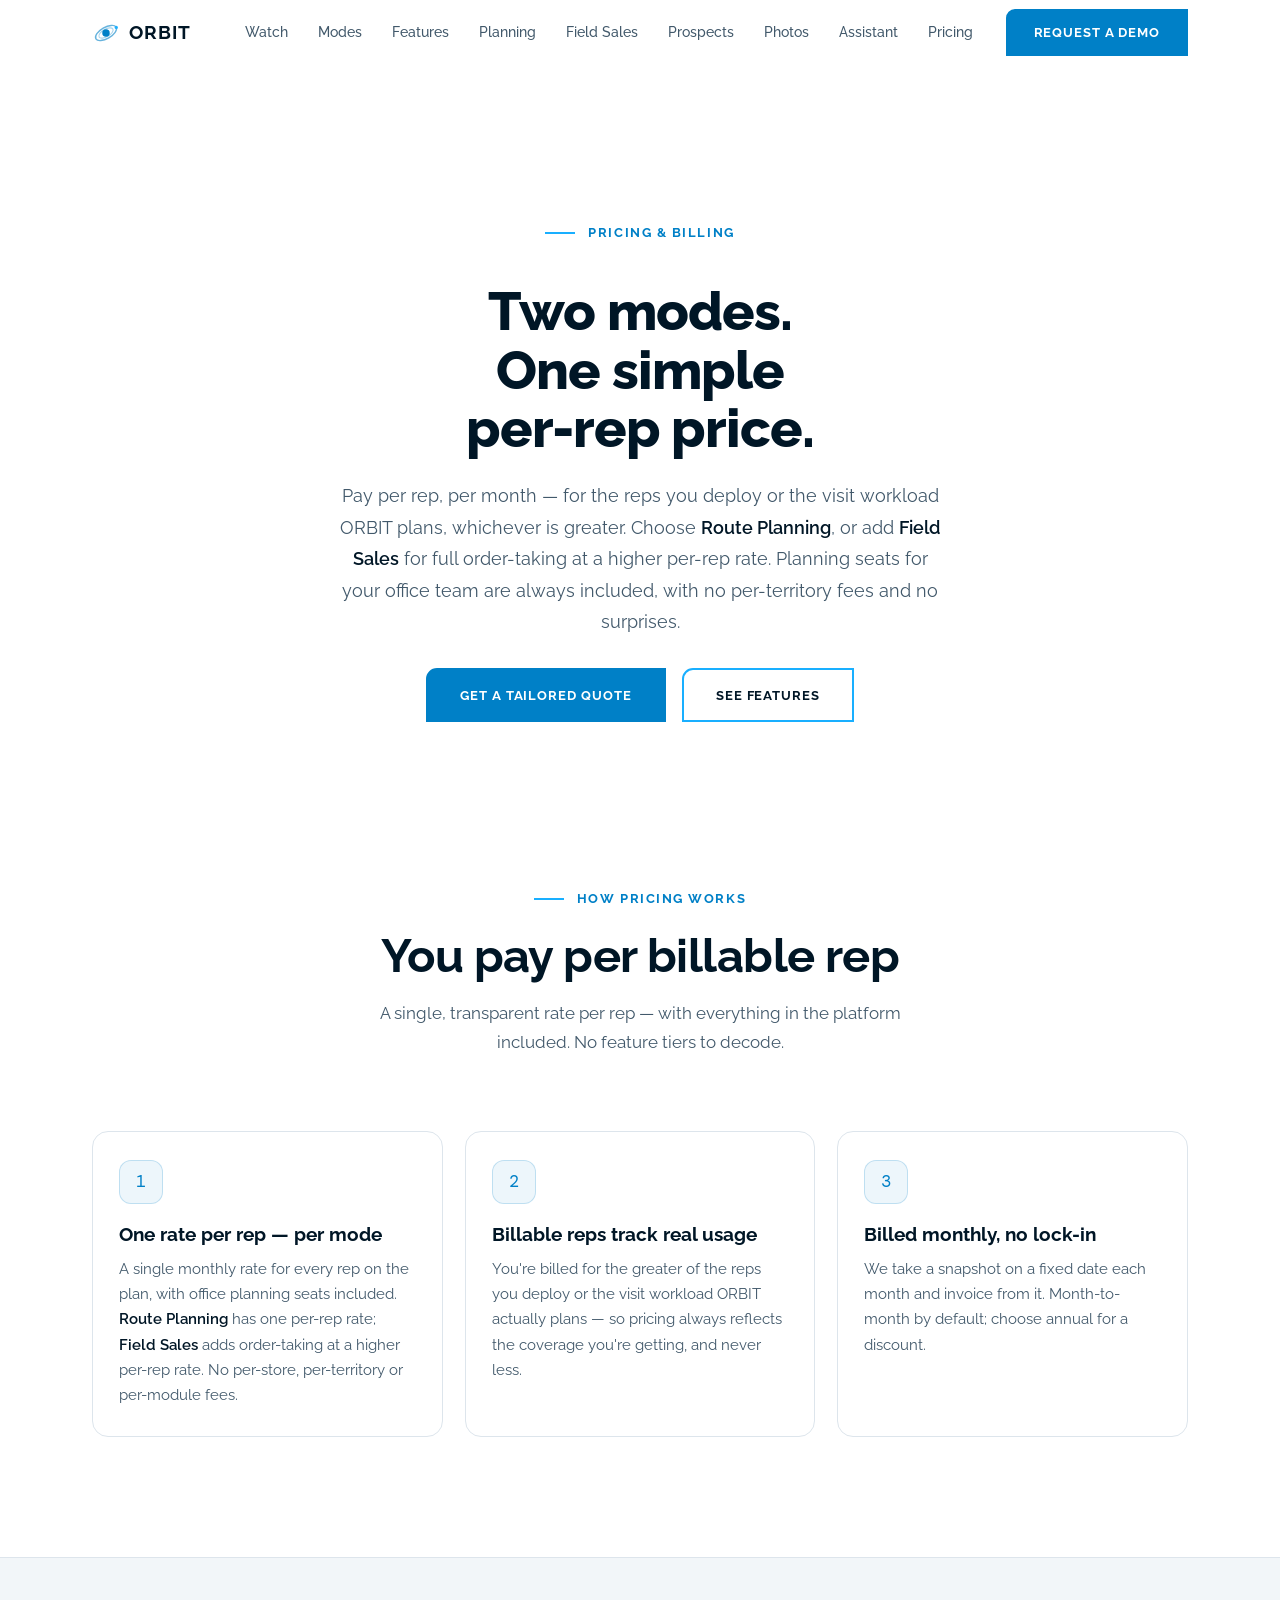
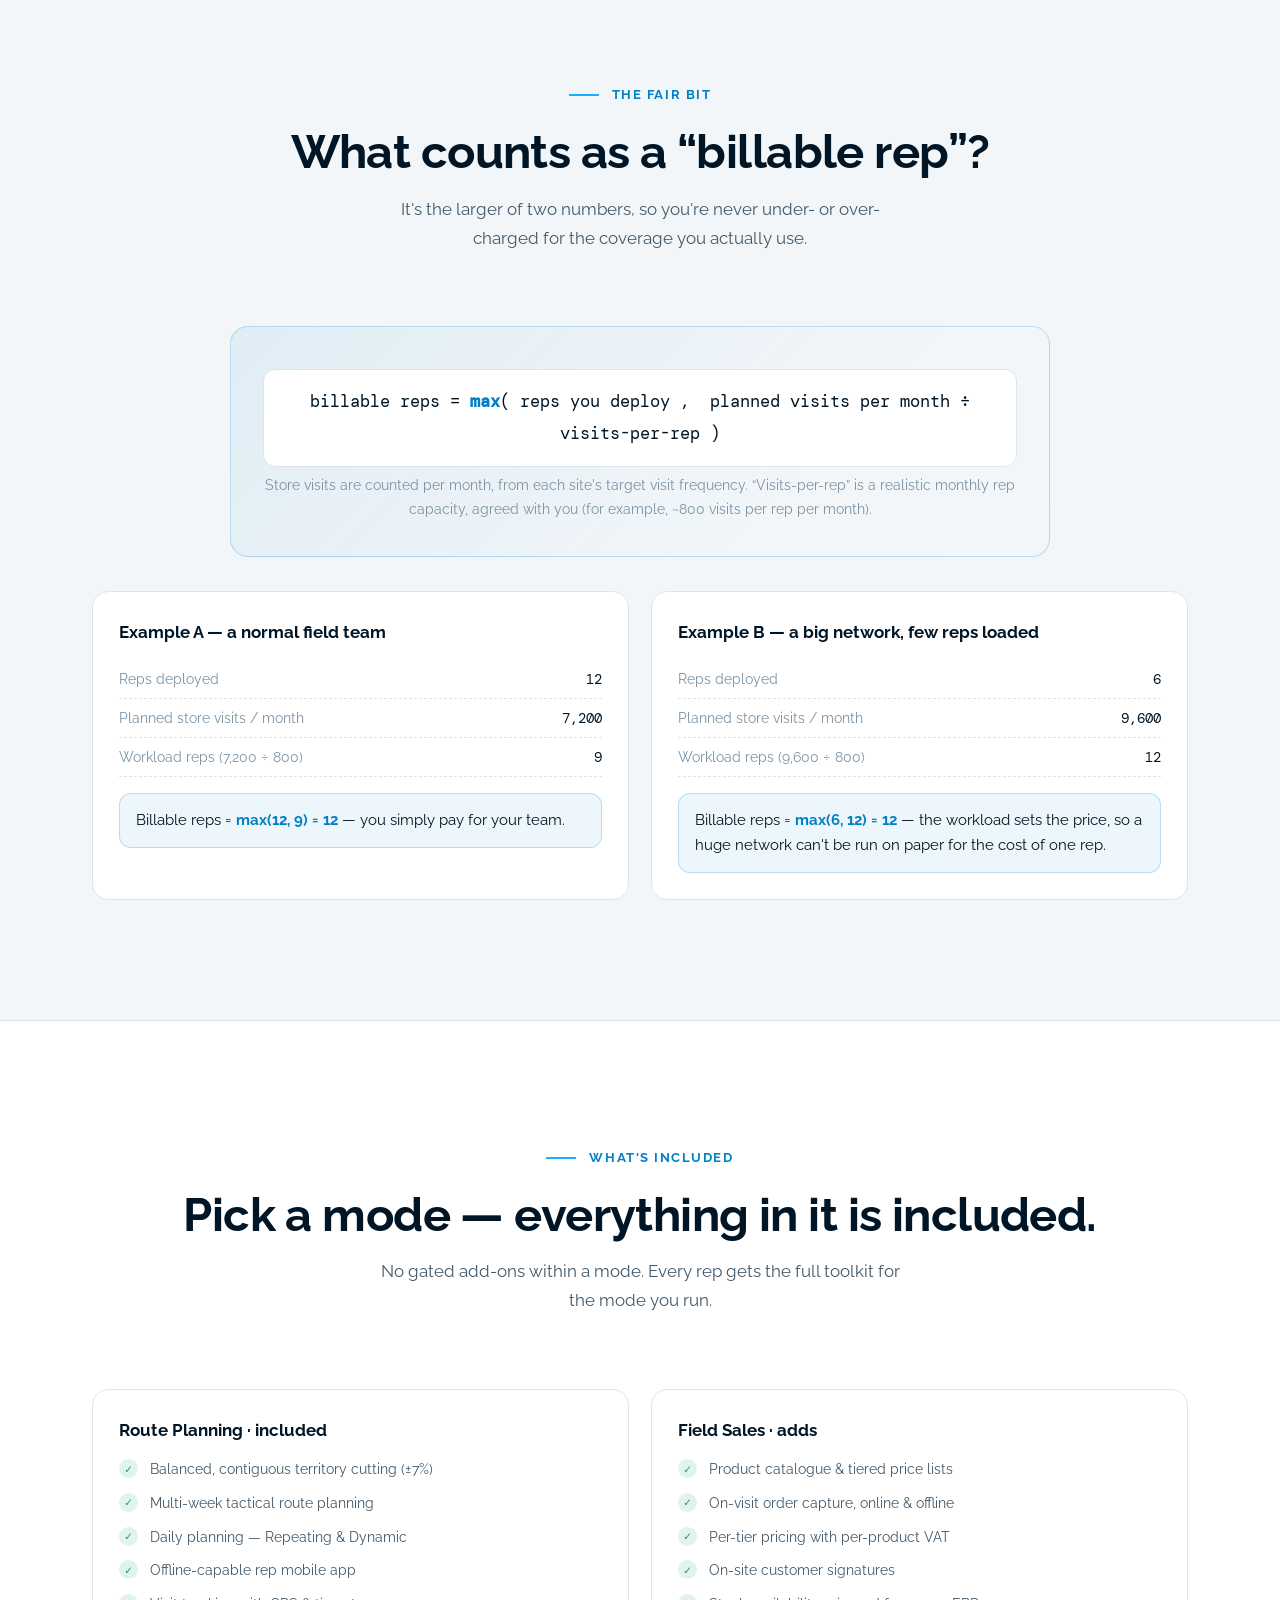
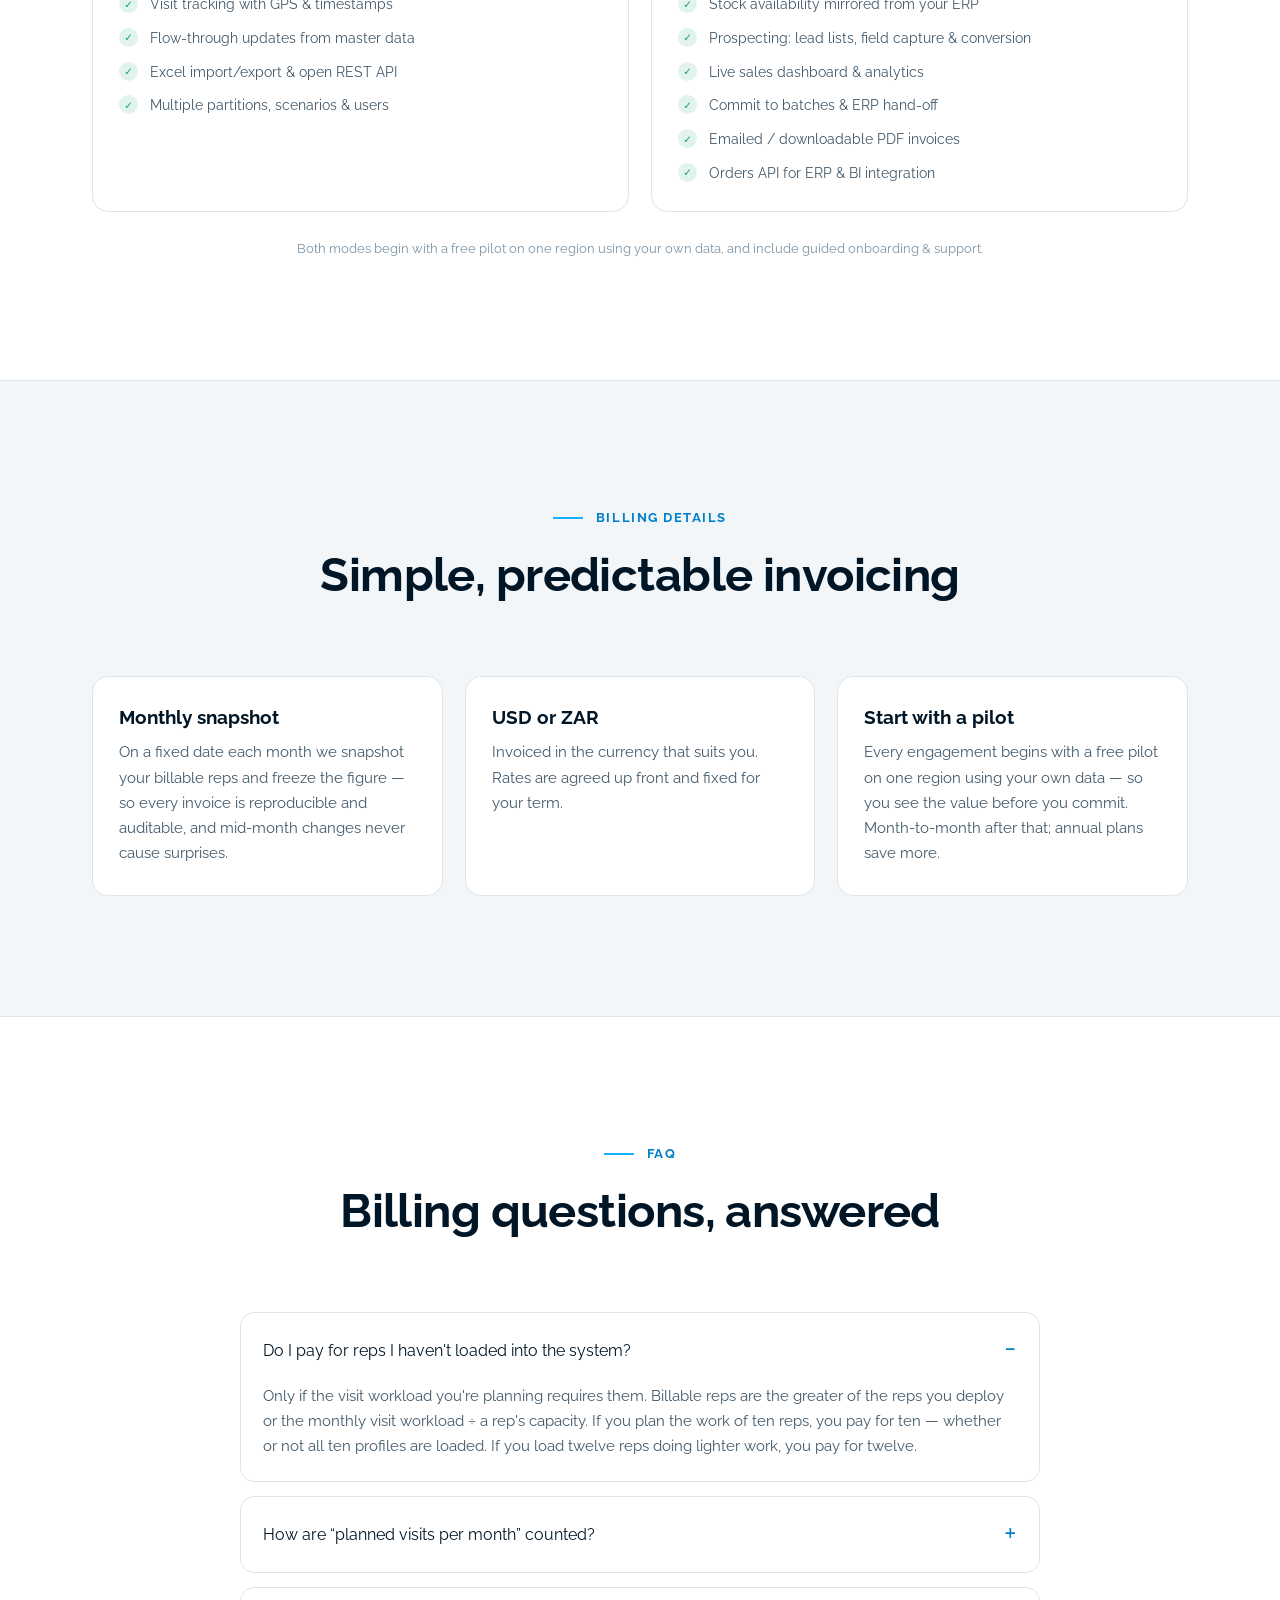
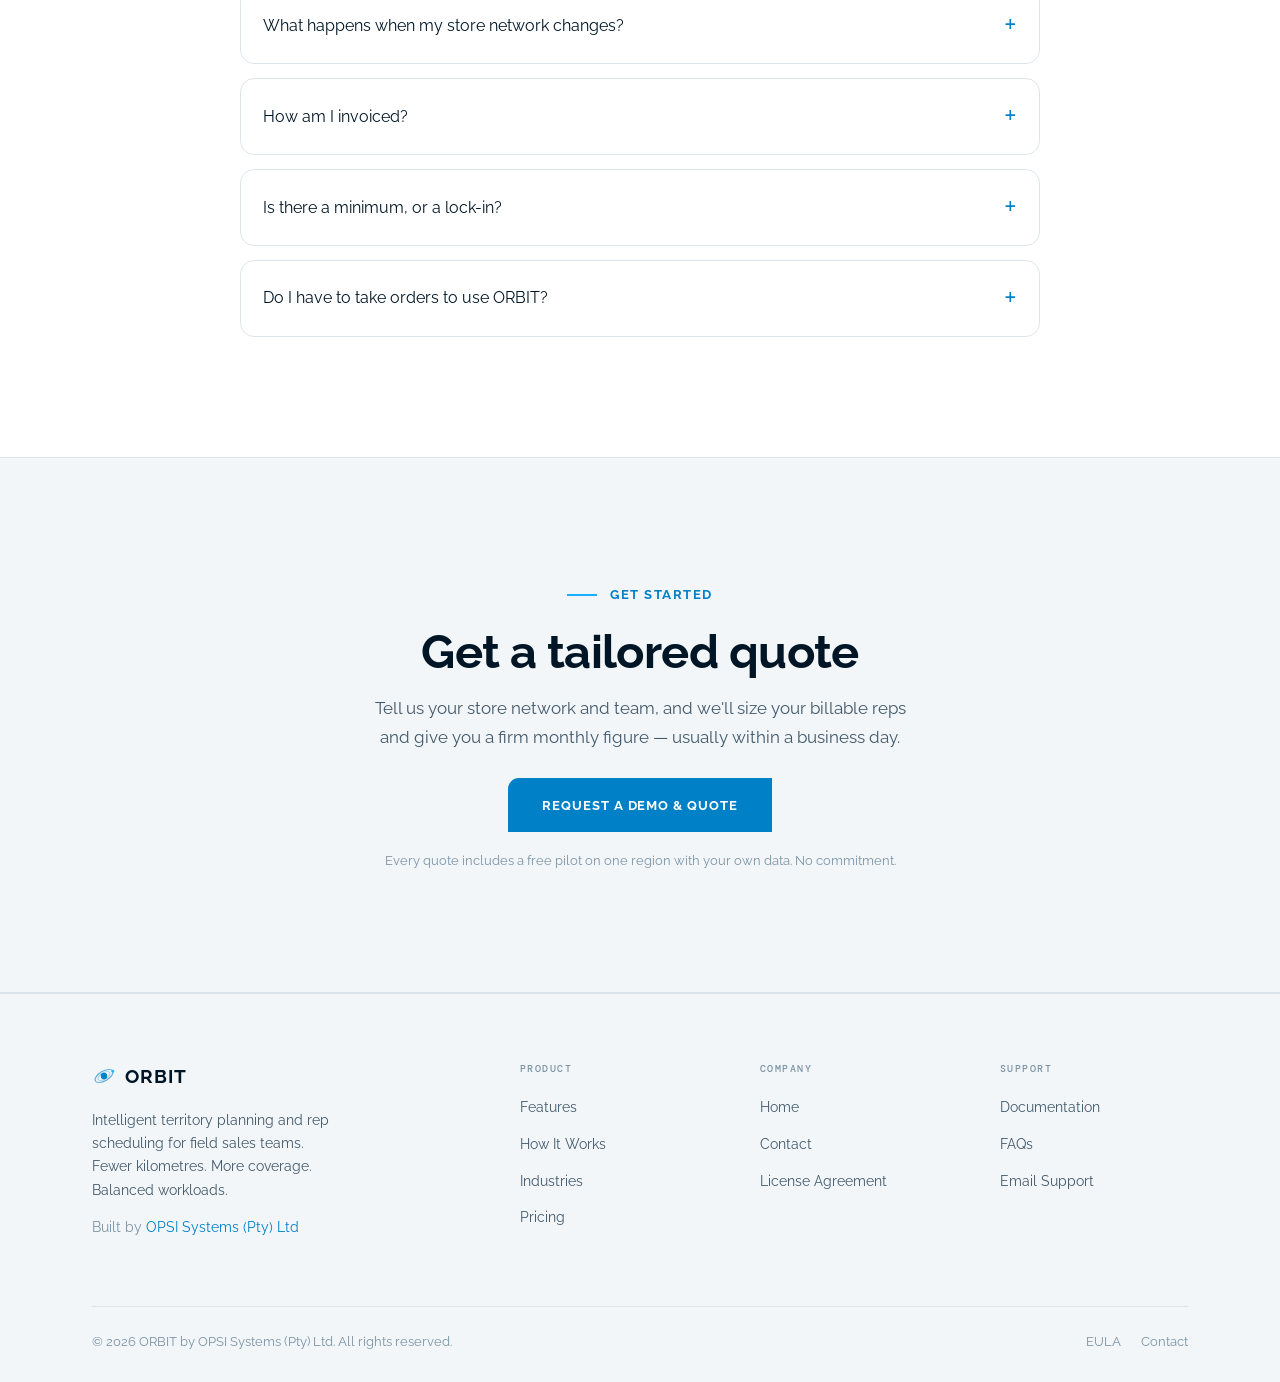
==== billing.html @ f8029086 "Add the ORBIT End-User License Agreement Adapted from the MasterRouter EULA for ORBIT as a hosted, p" ====
<!DOCTYPE html>
<html lang="en">
<head>
  <meta charset="UTF-8">
  <meta name="viewport" content="width=device-width, initial-scale=1.0">
  <title>ORBIT — Pricing &amp; Billing</title>
  <meta name="description" content="ORBIT is priced per rep, per month — for the reps you deploy or the visit workload it plans, whichever is greater. Choose Route Planning, or add Field Sales (SFA) for a higher per-rep rate. Billed monthly, no lock-in.">
  <link rel="preconnect" href="https://fonts.googleapis.com">
  <link rel="preconnect" href="https://fonts.gstatic.com" crossorigin>
  <link href="https://fonts.googleapis.com/css2?family=Raleway:ital,wght@0,300;0,400;0,500;0,600;0,700;0,800;1,400;1,600&family=DM+Mono:wght@400;500&display=swap" rel="stylesheet">
  <link rel="icon" href="/favicon.svg" type="image/svg+xml">
  <link rel="icon" href="/favicon-32.png" sizes="32x32" type="image/png">
  <link rel="icon" href="/favicon-16.png" sizes="16x16" type="image/png">
  <link rel="apple-touch-icon" href="/apple-touch-icon.png" sizes="180x180">
  <meta name="theme-color" content="#001626">
  <link rel="stylesheet" href="style.css">
  <style>
    /* Billing-page-specific pieces, on the site's tokens. */
    .bill-hero { padding:150px 0 40px; text-align:center; }
    .bill-hero h1 { font-family:var(--serif); font-weight:800; font-size:clamp(2.1rem,5vw,3.4rem); line-height:1.08; letter-spacing:-0.02em; color:var(--text); margin:18px auto 0; max-width:14ch; }
    .bill-hero .lead { max-width:600px; margin:22px auto 30px; font-size:1.12rem; line-height:1.76; color:var(--text-2); }
    .bill-hero .btn { margin:0 6px; }

    .bill-grid3 { display:grid; grid-template-columns:repeat(3,1fr); gap:22px; }
    .bill-cardc { background:var(--card,#fff); border:1px solid var(--border,#dde5ec); border-radius:16px; padding:28px 26px; }
    .bill-cardc h3 { font-family:var(--serif); font-size:1.18rem; color:var(--text); margin-bottom:10px; }
    .bill-cardc p { font-size:0.94rem; }
    .bill-num { width:44px; height:44px; border-radius:12px; background:var(--a-pale,#eaf4fb); border:1px solid rgba(0,128,199,0.2); color:var(--accent); font-family:var(--mono); display:flex; align-items:center; justify-content:center; margin-bottom:18px; font-size:1.05rem; }

    /* The billable-rep formula callout */
    .bill-formula { background:linear-gradient(135deg, var(--a-pale,#eaf4fb), transparent 70%); border:1px solid rgba(0,128,199,0.22); border-radius:18px; padding:34px 32px; text-align:center; margin:0 auto; max-width:820px; }
    .bill-formula .eq { font-family:var(--mono); font-size:1.05rem; color:var(--text); background:#fff; border:1px solid var(--border,#dde5ec); border-radius:12px; padding:16px 20px; display:inline-block; margin:8px 0 6px; line-height:1.9; }
    .bill-formula .eq b { color:var(--accent); }
    .bill-formula .sub { font-size:0.9rem; color:var(--text-3); }

    /* Worked example */
    .ex-grid { display:grid; grid-template-columns:1fr 1fr; gap:22px; margin-top:34px; }
    .ex-card { background:var(--card,#fff); border:1px solid var(--border,#dde5ec); border-radius:16px; padding:26px; }
    .ex-card h4 { font-family:var(--serif); font-size:1.05rem; color:var(--text); margin-bottom:14px; }
    .ex-row { display:flex; justify-content:space-between; gap:12px; padding:7px 0; border-bottom:1px dashed var(--border,#dde5ec); font-size:0.9rem; }
    .ex-row span:first-child { color:var(--text-3); }
    .ex-row span:last-child { color:var(--text); font-family:var(--mono); }
    .ex-out { margin-top:16px; padding:14px 16px; border-radius:12px; background:var(--a-pale,#eaf4fb); border:1px solid rgba(0,128,199,0.22); font-size:0.92rem; color:var(--text); }
    .ex-out b { color:var(--accent); }

    /* Included list on two columns */
    .bill-incl { display:grid; grid-template-columns:1fr 1fr; gap:11px 40px; max-width:820px; margin:0 auto; }

    /* FAQ */
    .faq { max-width:800px; margin:0 auto; display:flex; flex-direction:column; gap:14px; }
    .faq details { background:var(--card,#fff); border:1px solid var(--border,#dde5ec); border-radius:14px; padding:4px 22px; }
    .faq summary { cursor:pointer; font-family:var(--serif); font-size:1.02rem; color:var(--text); padding:16px 0; list-style:none; display:flex; justify-content:space-between; align-items:center; }
    .faq summary::-webkit-details-marker { display:none; }
    .faq summary::after { content:'+'; color:var(--accent); font-family:var(--mono); font-size:1.3rem; }
    .faq details[open] summary::after { content:'–'; }
    .faq p { padding:0 0 18px; font-size:0.93rem; margin:0; }

    .bill-cta { text-align:center; }
    .bill-cta .p-note { margin-top:18px; }

    @media (max-width:860px){
      .bill-grid3, .ex-grid, .bill-incl { grid-template-columns:1fr; }
    }
  </style>
</head>
<body>

<!-- ── NAVIGATION ── -->
<nav id="nav">
  <div class="nav-in">
    <a class="logo" href="index.html" aria-label="ORBIT home">
      <svg width="28" height="28" viewBox="0 0 30 30" fill="none" aria-hidden="true">
        <circle cx="15" cy="15" r="4" fill="#0080c7"/>
        <ellipse cx="15" cy="15" rx="12.5" ry="6" stroke="#0080c7" stroke-width="1.5" fill="none" opacity="0.6" transform="rotate(-30 15 15)"/>
        <ellipse cx="15" cy="15" rx="8.5" ry="4" stroke="#0080c7" stroke-width="1.2" fill="none" opacity="0.35" transform="rotate(-30 15 15)"/>
        <circle cx="26" cy="9" r="1.8" fill="#19afff" opacity="0.95"/>
      </svg>
      ORBIT
    </a>
    <ul class="nav-links">
      <li><a href="index.html#videos">Watch</a></li>
      <li><a href="index.html#editions">Modes</a></li>
      <li><a href="index.html#features">Features</a></li>
      <li><a href="index.html#daily">Planning</a></li>
      <li><a href="index.html#sfa">Field Sales</a></li>
      <li><a href="index.html#prospects">Prospects</a></li>
      <li><a href="index.html#evidence">Photos</a></li>
      <li><a href="index.html#assistant">Assistant</a></li>
      <li><a href="billing.html">Pricing</a></li>
    </ul>
    <div class="nav-right">
      <a href="index.html#demo" class="btn btn-primary btn-nav">Request a Demo</a>
    </div>
  </div>
</nav>

<!-- ── HERO ── -->
<section class="bill-hero">
  <div class="container">
    <div><span class="pill">Pricing &amp; Billing</span></div>
    <h1>Two modes. One simple per-rep price.</h1>
    <p class="lead">Pay per rep, per month — for the reps you deploy or the visit workload ORBIT plans, whichever is greater. Choose <strong>Route Planning</strong>, or add <strong>Field Sales</strong> for full order-taking at a higher per-rep rate. Planning seats for your office team are always included, with no per-territory fees and no surprises.</p>
    <div>
      <a href="index.html#demo" class="btn btn-primary btn-lg">Get a Tailored Quote</a>
      <a href="index.html#features" class="btn btn-ghost btn-lg">See Features</a>
    </div>
  </div>
</section>

<!-- ── THE MODEL ── -->
<section id="model">
  <div class="container">
    <div class="sh f">
      <span class="pill">How Pricing Works</span>
      <h2>You pay per billable rep</h2>
      <p>A single, transparent rate per rep — with everything in the platform included. No feature tiers to decode.</p>
    </div>
    <div class="bill-grid3">
      <div class="bill-cardc f">
        <div class="bill-num">1</div>
        <h3>One rate per rep — per mode</h3>
        <p>A single monthly rate for every rep on the plan, with office planning seats included. <strong>Route Planning</strong> has one per-rep rate; <strong>Field Sales</strong> adds order-taking at a higher per-rep rate. No per-store, per-territory or per-module fees.</p>
      </div>
      <div class="bill-cardc f d1">
        <div class="bill-num">2</div>
        <h3>Billable reps track real usage</h3>
        <p>You're billed for the greater of the reps you deploy or the visit workload ORBIT actually plans — so pricing always reflects the coverage you're getting, and never less.</p>
      </div>
      <div class="bill-cardc f d2">
        <div class="bill-num">3</div>
        <h3>Billed monthly, no lock-in</h3>
        <p>We take a snapshot on a fixed date each month and invoice from it. Month-to-month by default; choose annual for a discount.</p>
      </div>
    </div>
  </div>
</section>

<!-- ── WHAT'S A BILLABLE REP ── -->
<section class="alt" id="billable">
  <div class="container">
    <div class="sh f">
      <span class="pill">The Fair Bit</span>
      <h2>What counts as a “billable rep”?</h2>
      <p>It's the larger of two numbers, so you're never under- or over-charged for the coverage you actually use.</p>
    </div>

    <div class="bill-formula f">
      <div class="eq">
        billable reps = <b>max</b>(&nbsp;reps you deploy&nbsp;,&nbsp; planned visits per month ÷ visits-per-rep&nbsp;)
      </div>
      <div class="sub">Store visits are counted per month, from each site's target visit frequency. “Visits-per-rep” is a realistic monthly rep capacity, agreed with you (for example, ~800 visits per rep per month).</div>
    </div>

    <div class="ex-grid">
      <div class="ex-card f">
        <h4>Example A — a normal field team</h4>
        <div class="ex-row"><span>Reps deployed</span><span>12</span></div>
        <div class="ex-row"><span>Planned store visits / month</span><span>7,200</span></div>
        <div class="ex-row"><span>Workload reps (7,200 ÷ 800)</span><span>9</span></div>
        <div class="ex-out">Billable reps = <b>max(12, 9) = 12</b> — you simply pay for your team.</div>
      </div>
      <div class="ex-card f d1">
        <h4>Example B — a big network, few reps loaded</h4>
        <div class="ex-row"><span>Reps deployed</span><span>6</span></div>
        <div class="ex-row"><span>Planned store visits / month</span><span>9,600</span></div>
        <div class="ex-row"><span>Workload reps (9,600 ÷ 800)</span><span>12</span></div>
        <div class="ex-out">Billable reps = <b>max(6, 12) = 12</b> — the workload sets the price, so a huge network can't be run on paper for the cost of one rep.</div>
      </div>
    </div>
  </div>
</section>

<!-- ── WHAT'S INCLUDED ── -->
<section id="included">
  <div class="container">
    <div class="sh f">
      <span class="pill">What's Included</span>
      <h2>Pick a mode — everything in it is included.</h2>
      <p>No gated add-ons within a mode. Every rep gets the full toolkit for the mode you run.</p>
    </div>
    <div class="ex-grid f">
      <div class="ex-card">
        <h4>Route Planning · included</h4>
        <ul class="checks">
          <li>Balanced, contiguous territory cutting (±7%)</li>
          <li>Multi-week tactical route planning</li>
          <li>Daily planning — Repeating &amp; Dynamic</li>
          <li>Offline-capable rep mobile app</li>
          <li>Visit tracking with GPS &amp; timestamps</li>
          <li>Flow-through updates from master data</li>
          <li>Excel import/export &amp; open REST API</li>
          <li>Multiple partitions, scenarios &amp; users</li>
        </ul>
      </div>
      <div class="ex-card">
        <h4>Field Sales · adds</h4>
        <ul class="checks">
          <li>Product catalogue &amp; tiered price lists</li>
          <li>On-visit order capture, online &amp; offline</li>
          <li>Per-tier pricing with per-product VAT</li>
          <li>On-site customer signatures</li>
          <li>Stock availability mirrored from your ERP</li>
          <li>Prospecting: lead lists, field capture &amp; conversion</li>
          <li>Live sales dashboard &amp; analytics</li>
          <li>Commit to batches &amp; ERP hand-off</li>
          <li>Emailed / downloadable PDF invoices</li>
          <li>Orders API for ERP &amp; BI integration</li>
        </ul>
      </div>
    </div>
    <p class="p-note f" style="margin-top:26px">Both modes begin with a free pilot on one region using your own data, and include guided onboarding &amp; support.</p>
  </div>
</section>

<!-- ── BILLING DETAILS ── -->
<section class="alt" id="details">
  <div class="container">
    <div class="sh f">
      <span class="pill">Billing Details</span>
      <h2>Simple, predictable invoicing</h2>
    </div>
    <div class="bill-grid3">
      <div class="bill-cardc f">
        <h3>Monthly snapshot</h3>
        <p>On a fixed date each month we snapshot your billable reps and freeze the figure — so every invoice is reproducible and auditable, and mid-month changes never cause surprises.</p>
      </div>
      <div class="bill-cardc f d1">
        <h3>USD or ZAR</h3>
        <p>Invoiced in the currency that suits you. Rates are agreed up front and fixed for your term.</p>
      </div>
      <div class="bill-cardc f d2">
        <h3>Start with a pilot</h3>
        <p>Every engagement begins with a free pilot on one region using your own data — so you see the value before you commit. Month-to-month after that; annual plans save more.</p>
      </div>
    </div>
  </div>
</section>

<!-- ── FAQ ── -->
<section id="faq">
  <div class="container">
    <div class="sh f">
      <span class="pill">FAQ</span>
      <h2>Billing questions, answered</h2>
    </div>
    <div class="faq f">
      <details open>
        <summary>Do I pay for reps I haven't loaded into the system?</summary>
        <p>Only if the visit workload you're planning requires them. Billable reps are the greater of the reps you deploy or the monthly visit workload ÷ a rep's capacity. If you plan the work of ten reps, you pay for ten — whether or not all ten profiles are loaded. If you load twelve reps doing lighter work, you pay for twelve.</p>
      </details>
      <details>
        <summary>How are “planned visits per month” counted?</summary>
        <p>Each store carries a target visit frequency. ORBIT sums those across your network and normalises them to a standard month using your partition's planning period — so a store visited weekly counts as more workload than one visited monthly.</p>
      </details>
      <details>
        <summary>What happens when my store network changes?</summary>
        <p>Your bill follows it. Because the monthly snapshot reads your live master data, adding or removing stores adjusts your billable reps at the next snapshot — up or down.</p>
      </details>
      <details>
        <summary>How am I invoiced?</summary>
        <p>We take a snapshot on a fixed date each month and invoice from it. The snapshot records your store, rep and visit counts, your billable reps and the amount — so the number on the invoice can always be traced back to your data on that day.</p>
      </details>
      <details>
        <summary>Is there a minimum, or a lock-in?</summary>
        <p>There's a small minimum number of billable reps so we can support you properly, and billing is month-to-month with no lock-in. Annual plans are available at a discount.</p>
      </details>
      <details>
        <summary>Do I have to take orders to use ORBIT?</summary>
        <p>No. Route Planning is a complete product on its own — territories, routes, the rep app and visit tracking. Field Sales is an optional mode you switch on when you want reps to take orders; it adds the catalogue, tiered pricing, stock availability, order capture, signatures, prospecting and the live sales dashboard, at a higher per-rep rate. You can start with planning and add Field Sales later without migrating anything.</p>
      </details>
    </div>
  </div>
</section>

<!-- ── CTA ── -->
<section class="alt bill-cta" id="quote">
  <div class="container">
    <div class="sh f" style="margin-bottom:26px">
      <span class="pill">Get Started</span>
      <h2>Get a tailored quote</h2>
      <p>Tell us your store network and team, and we'll size your billable reps and give you a firm monthly figure — usually within a business day.</p>
    </div>
    <div class="f" style="text-align:center">
      <a href="index.html#demo" class="btn btn-primary btn-lg">Request a Demo &amp; Quote</a>
      <p class="p-note">Every quote includes a free pilot on one region with your own data. No commitment.</p>
    </div>
  </div>
</section>

<!-- ── FOOTER ── -->
<footer>
  <div class="container">
    <div class="ft-grid">
      <div class="ft-brand">
        <a class="logo" href="index.html">
          <svg width="24" height="24" viewBox="0 0 30 30" fill="none" aria-hidden="true">
            <circle cx="15" cy="15" r="4" fill="#0080c7"/>
            <ellipse cx="15" cy="15" rx="12.5" ry="6" stroke="#0080c7" stroke-width="1.5" fill="none" opacity="0.6" transform="rotate(-30 15 15)"/>
            <ellipse cx="15" cy="15" rx="8.5" ry="4" stroke="#0080c7" stroke-width="1.2" fill="none" opacity="0.35" transform="rotate(-30 15 15)"/>
            <circle cx="26" cy="9" r="1.8" fill="#19afff" opacity="0.85"/>
          </svg>
          ORBIT
        </a>
        <p>Intelligent territory planning and rep scheduling for field sales teams. Fewer kilometres. More coverage. Balanced workloads.</p>
        <p class="ft-opsi">Built by <a href="https://www.opsisystems.com" target="_blank" rel="noopener">OPSI Systems (Pty) Ltd</a></p>
      </div>
      <div class="ft-col">
        <h4>Product</h4>
        <ul>
          <li><a href="index.html#features">Features</a></li>
          <li><a href="index.html#how">How It Works</a></li>
          <li><a href="index.html#industries">Industries</a></li>
          <li><a href="billing.html">Pricing</a></li>
        </ul>
      </div>
      <div class="ft-col">
        <h4>Company</h4>
        <ul>
          <li><a href="index.html">Home</a></li>
          <li><a href="index.html#demo">Contact</a></li>
          <li><a href="eula.html">License Agreement</a></li>
        </ul>
      </div>
      <div class="ft-col">
        <h4>Support</h4>
        <ul>
          <li><a href="#">Documentation</a></li>
          <li><a href="#">FAQs</a></li>
          <li><a href="mailto:info@opsi.co.za">Email Support</a></li>
        </ul>
      </div>
    </div>
    <div class="ft-bottom">
      <span>© 2026 ORBIT by OPSI Systems (Pty) Ltd. All rights reserved.</span>
      <div class="ft-legal">
        <a href="eula.html">EULA</a>
        <a href="index.html#demo">Contact</a>
      </div>
    </div>
  </div>
</footer>

<script src="script.js"></script>
</body>
</html>
---- style.css ----
/* ORBIT Marketing Website
   Aligned to the TRAMM design language so ORBIT reads as part of the same suite:
   Raleway throughout, white ground, deep navy ink, brand-blue accent with a
   mustard highlight, pill CTAs in uppercase.

   Tokens below mirror TRAMM's own CSS variables 1:1 where they exist:
     brand-dark-blue #001626 · brand-blue #0080c7 · light-blue #19afff
     medium-blue #00507a · mustard #c7c214 · light-grey #d9d9d9
   (#19afff is already ORBIT's product icon blue, which is what made the two
   palettes converge so cleanly.)

   The variable names are unchanged — --serif is now simply the display face —
   so the whole page re-skins from here rather than through hundreds of edits.
*/

:root {
  --bg:        #ffffff;   /* TRAMM ground is white, not warm paper */
  --surface:   #f2f6f9;   /* alt sections — the faintest blue-grey */
  --card:      #ffffff;
  --border:    #dde5ec;   /* cool hairline */
  --border-hi: #c3d2de;
  --accent:    #0080c7;   /* --color--brand-blue */
  --accent-br: #19afff;   /* --color--light-blue */
  --accent-dk: #00507a;   /* --color--medium-blue */
  --mustard:   #c7c214;   /* --color--mustard — TRAMM's primary CTA fill */
  --mustard-br:#d8d31c;   /* hover lift on the mustard */
  --a-pale:    rgba(0,128,199,0.07);
  --a-glow:    rgba(0,128,199,0.18);
  --ink:       #001626;   /* --color--brand-dark-blue */
  --text:      #001626;
  --text-2:    #42596b;   /* body — navy-grey */
  --text-3:    #7b93a5;   /* muted labels */
  --green:     #0f9d74;
  --blue:      #0080c7;
  --purple:    #5b6fd6;
  --amber:     #a89a10;
  --serif:     'Raleway', system-ui, sans-serif;   /* display face */
  --sans:      'Raleway', system-ui, sans-serif;
  --mono:      'DM Mono', 'Fira Mono', monospace;  /* data labels in product shots */
  --r:         8px;
  --r-lg:      15px;
  --r-pill:    100px;
  /* The single rounded corner on a CTA — top-left. Measured off TRAMM's button
     at ~0.20 of its height; these hold that ratio at both of ORBIT's sizes. */
  --r-cut:     9px;
  --r-cut-lg:  11px;
  --shadow-sm: 0 1px 2px rgba(0,22,38,0.04), 0 2px 8px rgba(0,22,38,0.05);
  --shadow-md: 0 2px 6px rgba(0,22,38,0.06), 0 14px 40px rgba(0,22,38,0.09);
  --shadow-shot: 0 4px 12px rgba(0,22,38,0.12), 0 28px 68px rgba(0,22,38,0.20);
}

*,*::before,*::after { box-sizing:border-box; margin:0; padding:0; }
html { scroll-behavior:smooth; }
body { font-family:var(--sans); background:var(--bg); color:var(--text-2); line-height:1.68; -webkit-font-smoothing:antialiased; text-rendering:optimizeLegibility; }
img, svg { display:block; max-width:100%; }
a { color:var(--accent); text-decoration:none; }
a:hover { text-decoration:underline; }
:focus-visible { outline:2px solid var(--accent); outline-offset:3px; }
::selection { background:rgba(0,128,199,0.16); color:var(--ink); }

.container { max-width:1160px; margin:0 auto; padding:0 32px; }
section { padding:120px 0; }
section.alt { background:var(--surface); border-top:1px solid var(--border); border-bottom:1px solid var(--border); }

/* ── Type scale ── */
h1,h2,h3 { font-family:var(--serif); color:var(--ink); text-wrap:balance; }
h1 { font-size:clamp(2.5rem,5.4vw,4.5rem); font-weight:800; line-height:1.12; letter-spacing:-0.015em; }
h2 { font-size:clamp(1.85rem,3.7vw,3rem); font-weight:700; line-height:1.17; letter-spacing:-0.012em; }
h3 { font-size:1.125rem; font-weight:700; line-height:1.34; }
p { color:var(--text-2); }
strong { color:var(--ink); font-weight:600; }

/* ── Section eyebrow ─────────────────────────────────────────────────────────
   TRAMM has no pill component: their labels are plain uppercase Raleway with
   letter-spacing:1.54px. The rounded capsule with a leading dot read as stock
   template furniture, so it's gone — replaced by that letter-spaced label and a
   short rule, which also picks up the straight-edged geometry of the CTAs. */
.pill {
  display:inline-flex; align-items:center; gap:13px;
  background:none; border:none; padding:0; border-radius:0;
  color:var(--accent);
  font-size:0.8125rem; font-weight:700; letter-spacing:1.54px;
  text-transform:uppercase; margin-bottom:20px;
}
.pill::before {
  content:''; display:block; width:30px; height:2px;
  background:var(--accent-br); flex-shrink:0;
}
/* Centred section headers: the rule reads better centred under nothing, so it
   sits inline to the left of the label and the pair is centred as a unit. */
.sh .pill { margin-bottom:18px; }

.sh { text-align:center; margin-bottom:74px; }
.sh h2 { margin-bottom:15px; }
.sh p { max-width:540px; margin:0 auto; font-size:1.05rem; line-height:1.72; }

/* ── Buttons ────────────────────────────────────────────────────────────────
   TRAMM's CTA: a rectangle with only the TOP-LEFT corner rounded. Measured off
   their button — 2px #19afff border, white fill, #001626 text, radius ~0.20 of
   the button height, other three corners square. Their utility classes carry the
   same idea (.rounded-tl-12, .rounded-tl-16, .rounded-tl-30).

   The outline is the house button. Primary fills with the brand blue so a page
   still has one clear first action; everything else about the two is identical. */
.btn {
  display:inline-flex; align-items:center; gap:8px;
  padding:11px 26px; border-radius:var(--r-cut) 0 0 0;
  font-family:var(--sans); font-size:0.79rem; font-weight:700;
  text-transform:uppercase; letter-spacing:0.07em;
  cursor:pointer; border:2px solid transparent; text-decoration:none;
  transition:all 0.18s ease; white-space:nowrap;
}
.btn-primary {
  background:var(--accent); color:#fff; border-color:var(--accent);
}
.btn-primary:hover {
  background:var(--accent-br); border-color:var(--accent-br);
  color:#fff; text-decoration:none;
}
/* The reference button, exactly: white ground, light-blue rule, navy label. */
.btn-ghost {
  background:#fff; color:var(--ink); border-color:var(--accent-br);
}
.btn-ghost:hover {
  background:var(--a-pale); border-color:var(--accent);
  color:var(--ink); text-decoration:none;
}
.btn-lg { padding:14px 32px; font-size:0.84rem; border-radius:var(--r-cut-lg) 0 0 0; }


/* ── Nav ── */
nav {
  position:sticky; top:0; z-index:100;
  height:66px; background:rgba(255,255,255,0.82);
  backdrop-filter:blur(20px) saturate(150%);
  border-bottom:1px solid transparent; transition:border-color 0.28s, box-shadow 0.28s;
}
nav.up { border-bottom-color:var(--border); box-shadow:0 1px 20px rgba(0,22,38,0.06); }
.nav-in { max-width:1160px; margin:0 auto; padding:0 32px; height:100%; display:flex; align-items:center; }
.logo {
  display:flex; align-items:center; gap:9px;
  font-family:var(--serif); font-size:1.2rem; font-weight:700;
  color:var(--ink); letter-spacing:0.05em; flex-shrink:0; margin-right:40px;
}
.logo:hover { text-decoration:none; color:var(--ink); }
.nav-links { display:flex; list-style:none; gap:2px; flex:1; }
.nav-links a { display:block; padding:6px 14px; border-radius:var(--r); color:var(--text-2); font-size:0.875rem; font-weight:500; transition:all 0.15s; }
.nav-links a:hover { color:var(--accent); background:var(--a-pale); text-decoration:none; }
.nav-right { margin-left:auto; }

/* ── Hero ── */
#hero { padding:104px 0 92px; position:relative; overflow:hidden; }
#hero::before {
  content:''; position:absolute; inset:0;
  background-image:radial-gradient(circle, rgba(0,22,38,0.055) 1px, transparent 1px);
  background-size:30px 30px; pointer-events:none;
}
#hero::after {
  content:''; position:absolute; inset:0;
  background:radial-gradient(ellipse 78% 92% at 38% 52%, transparent 30%, var(--bg) 82%);
  pointer-events:none;
}
.hero-grid { display:grid; grid-template-columns:1fr 0.9fr; gap:60px; align-items:center; position:relative; z-index:1; }
/* The product name on its own line above the proposition. Letter-spaced so it
   reads as the wordmark rather than the first word of the sentence — the same
   device the video title cards use. Left in navy: the eyebrow above and "run"
   below are already blue, and a third blue element competes with both. */
.hero-brand {
  display:block; letter-spacing:0.07em; margin-bottom:0.06em;
}
.hero-em {
  font-style:italic;
  background:linear-gradient(115deg,var(--accent) 0%,var(--accent-br) 100%);
  -webkit-background-clip:text; background-clip:text; -webkit-text-fill-color:transparent;
}
.hero-lead { font-size:1.12rem; line-height:1.76; max-width:495px; margin:24px 0 40px; color:var(--text-2); }
.hero-ctas { display:flex; gap:13px; flex-wrap:wrap; }
.hero-stats { display:flex; margin-top:58px; padding-top:42px; border-top:1px solid var(--border); }
.hstat { flex:1; }
.hstat+.hstat { border-left:1px solid var(--border); padding-left:32px; }
.hstat-num { display:block; font-family:var(--mono); font-size:1.95rem; font-weight:500; color:var(--ink); font-variant-numeric:tabular-nums; line-height:1; letter-spacing:-0.02em; }
.hstat-lbl { display:block; font-size:0.75rem; color:var(--text-3); margin-top:9px; line-height:1.45; }

/* Framed product shot (dark app screenshot on the light page) */
.hero-map-wrap {
  border-radius:var(--r-lg); overflow:hidden;
  border:1px solid var(--border-hi);
  background:#001626;
  box-shadow:var(--shadow-shot);
}
.chrome { background:#0d1521; padding:11px 16px; border-bottom:1px solid #1c2a3f; display:flex; align-items:center; gap:6px; }
.cd { width:10px; height:10px; border-radius:50%; }
.cr { background:#ff5f57; } .cy { background:#febc2e; } .cg { background:#28c840; }
.ct { margin-left:10px; font-family:var(--mono); font-size:0.7rem; color:#5b718c; flex:1; }
.ct span { color:#8ea6c2; }

/* ── How it works ── */
.steps { display:grid; grid-template-columns:repeat(3,1fr); gap:22px; position:relative; }
.steps::before {
  content:''; position:absolute; top:24px;
  left:calc(33.33% + 10px); right:calc(33.33% + 10px); height:1px;
  background:linear-gradient(90deg,var(--accent),var(--blue)); opacity:0.28;
}
.step {
  background:var(--card); border:1px solid var(--border);
  border-radius:var(--r-lg); padding:36px 30px;
  box-shadow:var(--shadow-sm);
  transition:transform 0.22s, box-shadow 0.22s, border-color 0.22s;
}
.step:hover { transform:translateY(-3px); box-shadow:var(--shadow-md); border-color:var(--border-hi); }
.step-n { width:46px; height:46px; border-radius:var(--r); background:var(--a-pale); border:1px solid rgba(0,128,199,0.2); color:var(--accent); font-family:var(--mono); font-size:1rem; font-weight:500; display:flex; align-items:center; justify-content:center; margin-bottom:22px; }
.step h3 { margin-bottom:11px; }
.step p { font-size:0.885rem; line-height:1.66; }

/* ── Features ── */
.feat-cols { display:grid; grid-template-columns:1fr 1fr; gap:14px; }
.feat-item {
  display:flex; gap:18px; align-items:flex-start;
  padding:26px 28px; background:var(--card);
  border:1px solid var(--border);
  border-radius:var(--r-lg);
  box-shadow:var(--shadow-sm);
  transition:transform 0.2s, box-shadow 0.2s, border-color 0.2s;
}
.feat-item:hover { transform:translateY(-2px); box-shadow:var(--shadow-md); border-color:var(--border-hi); }
.feat-icon-wrap { width:42px; height:42px; flex-shrink:0; border-radius:var(--r); background:var(--a-pale); display:flex; align-items:center; justify-content:center; color:var(--accent); }

/* ── Icons ───────────────────────────────────────────────────────────────────
   Custom ORBIT set, defined once as an inline <symbol> sprite at the top of the
   page and referenced with <use>. These replaced emoji, which rendered in each
   platform's own font — the site looked materially different on Windows, macOS
   and Android, and none of the three matched the brand.
   Colour comes from the chip's `color` and reaches the icon through
   `currentColor`. That indirection is load-bearing: <use> clones into a shadow
   tree that this stylesheet cannot select into, so inherited properties are the
   only way in. Stroke widths and fills therefore live on the symbols
   themselves, not here. */
.ico { width:22px; height:22px; display:block; }
.feat-item h3 { font-size:1rem; margin-bottom:6px; }
.feat-item p { font-size:0.86rem; line-height:1.62; }

/* ── Spotlights ── */
.spot { display:grid; grid-template-columns:1fr 1fr; gap:80px; align-items:center; }
.spot.flip { direction:rtl; }
.spot.flip > * { direction:ltr; }
.spot-text h2 { margin-bottom:16px; }
.spot-text > p { margin-bottom:28px; font-size:1.02rem; }
/* A footnote under a checks list: smaller and quieter than the lead paragraph. */
.spot-text > p.spot-note { margin:22px 0 0; font-size:0.82rem; color:var(--text-3); line-height:1.6; }
.spot-text > p.spot-note b { color:var(--text-2); }
/* ── Sample documents ────────────────────────────────────────────────────────
   Two real PDFs, each fronted by a preview drawn in the same way as every other
   mockup on this page. The preview is white paper on the page's own ground
   rather than the dark product chrome, because that is what the file actually
   looks like when it lands in someone's inbox. */
.doc-block { margin-top:104px; }
.doc-grid { display:grid; grid-template-columns:1fr 1fr; gap:34px; margin-top:44px; }
.doc-card {
  display:flex; flex-direction:column; gap:22px;
  padding:26px 26px 24px; border-radius:calc(var(--r) * 2);
  background:var(--bg); border:1px solid var(--border);
  color:inherit; text-decoration:none;
  transition:border-color 0.18s, box-shadow 0.18s, transform 0.18s;
}
.doc-card:hover {
  text-decoration:none; transform:translateY(-3px);
  border-color:rgba(0,128,199,0.38); box-shadow:0 18px 38px -22px rgba(0,22,38,0.42);
}
/* The paper itself: a real drop shadow, and a top edge that keeps the orange
   division band visible even when the preview is scaled right down. */
.doc-paper {
  border-radius:4px; overflow:hidden; background:#fff;
  border:1px solid var(--border);
  box-shadow:0 10px 26px -14px rgba(0,22,38,0.34);
}
.doc-paper svg { display:block; width:100%; height:auto; }
.doc-kind {
  display:inline-block; font-family:var(--mono); font-size:0.62rem; letter-spacing:0.09em;
  text-transform:uppercase; color:var(--accent); margin-bottom:9px;
}
.doc-card h3 { font-size:1.16rem; margin-bottom:9px; }
.doc-card p { font-size:0.88rem; color:var(--text-2); line-height:1.62; margin-bottom:14px; }
.doc-dl { font-size:0.85rem; font-weight:600; color:var(--accent); }
.doc-card:hover .doc-dl { text-decoration:underline; }
.doc-note { margin-top:30px; text-align:center; font-size:0.82rem; color:var(--text-3); }

.checks { list-style:none; display:flex; flex-direction:column; gap:11px; }
/* The tick is absolutely positioned rather than a flex sibling. As a flex row, any
   inline <strong> in the text became its own flex item and broke the bullet into
   two columns — geometry below is identical to the old 19px tick + 12px gap. */
.checks li { position:relative; padding-left:31px; font-size:0.9rem; color:var(--text-2); line-height:1.58; }
.checks li::before {
  content:'✓'; position:absolute; left:0; top:1px;
  width:19px; height:19px; border-radius:50%;
  background:rgba(15,157,116,0.12); color:var(--green);
  display:flex; align-items:center; justify-content:center;
  font-size:0.64rem; font-weight:900;
}
.mockup { border-radius:var(--r-lg); overflow:hidden; border:1px solid var(--border-hi); background:#001626; box-shadow:var(--shadow-shot); }

/* ── Editions (two modes) ── */
.ed-grid { display:grid; grid-template-columns:1fr 1fr; gap:22px; }
.ed-card {
  background:var(--card); border:1px solid var(--border);
  border-radius:var(--r-lg); padding:42px 38px; box-shadow:var(--shadow-sm);
  transition:transform 0.22s, box-shadow 0.22s, border-color 0.22s;
}
.ed-card:hover { transform:translateY(-3px); box-shadow:var(--shadow-md); border-color:var(--border-hi); }
.ed-card.ed-pop { border-color:rgba(0,128,199,0.28); box-shadow:0 4px 14px rgba(0,128,199,0.10), 0 20px 50px rgba(0,128,199,0.12); }
.ed-tag { font-family:var(--mono); font-size:0.66rem; font-weight:700; text-transform:uppercase; letter-spacing:0.13em; color:var(--accent); margin-bottom:13px; }
.ed-card h3 { font-family:var(--serif); font-size:1.5rem; font-weight:700; color:var(--ink); margin-bottom:12px; letter-spacing:-0.01em; line-height:1.18; }
.ed-card > p { font-size:0.95rem; line-height:1.68; margin-bottom:24px; }
.ed-arrow { text-align:center; margin-top:40px; font-family:var(--mono); font-size:0.8rem; color:var(--text-3); }
.ed-arrow b { color:var(--accent); }

/* Framed real product screenshots reuse .mockup; give the image a clean edge */
.mockup img { display:block; width:100%; }

/* ── Industries ── */
.ind-grid { display:grid; grid-template-columns:repeat(3,1fr); gap:14px; }
.ind-card { background:var(--card); border:1px solid var(--border); border-radius:var(--r-lg); padding:24px 26px; display:flex; gap:15px; align-items:flex-start; box-shadow:var(--shadow-sm); transition:transform 0.2s, box-shadow 0.2s, border-color 0.2s; }
.ind-card:hover { transform:translateY(-2px); box-shadow:var(--shadow-md); border-color:var(--border-hi); }
.ind-em { line-height:1; flex-shrink:0; color:var(--accent); }
.ind-em .ico { width:27px; height:27px; }
.ind-card h3 { font-size:0.94rem; margin-bottom:5px; }
.ind-card p { font-size:0.82rem; line-height:1.58; }

.stat-bar {
  background:var(--ink); color:#fff;
  border-radius:var(--r-lg); padding:50px;
  display:flex; align-items:center; justify-content:center; gap:64px; flex-wrap:wrap;
  box-shadow:var(--shadow-md);
}
/* Light blue, not the brand blue: this sits on the navy bar, where #0080c7 is
   too close to the ground to read. The same choice the product shots make. */
.stat-val { font-family:var(--mono); font-size:3rem; font-weight:500; color:var(--accent-br); line-height:1; font-variant-numeric:tabular-nums; letter-spacing:-0.02em; }
.stat-lbl { font-size:0.82rem; color:rgba(255,255,255,0.6); margin-top:9px; }
.stat-div { width:1px; height:58px; background:rgba(255,255,255,0.16); }

/* ── Roadmap ── */
.road-grid { display:grid; grid-template-columns:1fr 1fr; gap:16px; }
.road-card {
  background:var(--card); border:1px solid var(--border);
  border-radius:var(--r-lg); padding:30px; display:flex; gap:18px;
  align-items:flex-start; box-shadow:var(--shadow-sm);
  transition:transform 0.2s, box-shadow 0.2s, border-color 0.2s;
}
.road-card:hover { transform:translateY(-2px); box-shadow:var(--shadow-md); border-color:var(--border-hi); }
.road-ic { width:46px; height:46px; border-radius:var(--r); display:flex; align-items:center; justify-content:center; flex-shrink:0; }
.road-ic .ico { width:24px; height:24px; }
/* Each tint carries the matching stroke colour, which the icon picks up. */
.ic-blue { background:rgba(47,127,224,0.12); color:var(--blue); }
.ic-purple { background:rgba(125,91,230,0.12); color:var(--purple); }
.ic-green { background:rgba(15,157,116,0.12); color:var(--green); }
.ic-amber { background:rgba(201,138,18,0.14); color:var(--amber); }
.rtag { display:inline-flex; align-items:center; padding:2px 9px; border-radius:5px; font-size:0.65rem; font-weight:700; text-transform:uppercase; letter-spacing:0.07em; margin-bottom:9px; }
.t-soon { background:rgba(47,127,224,0.12); color:var(--blue); }
.t-dev  { background:rgba(201,138,18,0.15); color:var(--amber); }
.road-h { font-size:1.02rem; font-weight:600; margin-bottom:7px; font-family:var(--serif); color:var(--ink); letter-spacing:-0.005em; }
.road-p { font-size:0.86rem; line-height:1.62; }

/* ── Pricing ── */
.p-intro { text-align:center; margin-bottom:50px; }
.p-intro h2 { margin-bottom:14px; }
.p-intro > p { max-width:520px; margin:0 auto; }
.p-grid { display:grid; grid-template-columns:repeat(3,1fr); gap:20px; margin-bottom:24px; }
/* Two-up variant. This lived in an inline style, which outranks the mobile media
   query below — so the grid stayed 2-up at 390px and pushed the whole page into a
   horizontal scroll. As a class it can be overridden, but note the breakpoint has
   to name `.p-grid.two` explicitly: two classes outrank one whatever the order. */
.p-grid.two { grid-template-columns:repeat(2,1fr); max-width:840px; margin-left:auto; margin-right:auto; }
.p-card {
  background:var(--card); border:1px solid var(--border);
  border-radius:var(--r-lg); padding:34px;
  box-shadow:var(--shadow-sm);
  transition:transform 0.2s, box-shadow 0.2s, border-color 0.2s;
}
.p-card:hover { transform:translateY(-3px); box-shadow:var(--shadow-md); border-color:var(--border-hi); }
.p-card.pop {
  border-color:rgba(0,128,199,0.3);
  box-shadow:0 4px 14px rgba(0,128,199,0.10), 0 20px 50px rgba(0,128,199,0.12);
  position:relative;
}
.p-card.pop::before { content:'Most Popular'; position:absolute; top:-12px; left:50%; transform:translateX(-50%); background:var(--accent); color:#fff; font-family:var(--mono); font-size:0.64rem; font-weight:500; text-transform:uppercase; letter-spacing:0.09em; padding:4px 14px; border-radius:var(--r-pill); white-space:nowrap; box-shadow:0 4px 12px rgba(0,128,199,0.3); }
.p-tier { font-size:0.66rem; font-weight:700; font-family:var(--mono); text-transform:uppercase; letter-spacing:0.13em; color:var(--text-3); margin-bottom:9px; }
.p-scale { font-family:var(--serif); font-size:1.4rem; font-weight:700; color:var(--ink); margin-bottom:5px; line-height:1.2; letter-spacing:-0.01em; }
.p-sub { font-size:0.85rem; color:var(--text-3); margin-bottom:26px; }
.p-feats { list-style:none; display:flex; flex-direction:column; gap:11px; margin-bottom:28px; }
.p-feats li { display:flex; gap:10px; font-size:0.85rem; color:var(--text-2); }
.p-feats li::before { content:'✓'; color:var(--green); font-weight:700; flex-shrink:0; }
.p-note { text-align:center; font-size:0.82rem; color:var(--text-3); }

/* ── Demo ── */
.demo-wrap { display:grid; grid-template-columns:1fr 1fr; gap:80px; align-items:start; }
.demo-txt h2 { margin-bottom:16px; }
.demo-txt > p { margin-bottom:28px; font-size:1.02rem; }
.demo-pts { list-style:none; display:flex; flex-direction:column; gap:12px; margin-bottom:32px; }
.demo-pts li { display:flex; gap:12px; font-size:0.9rem; color:var(--text-2); line-height:1.58; }
.demo-pts li::before { content:'→'; color:var(--accent); font-weight:700; flex-shrink:0; }
.demo-note { font-size:0.84rem; color:var(--text-3); }
.demo-note a { color:var(--accent); }
.form-card { background:var(--card); border:1px solid var(--border); border-radius:var(--r-lg); padding:38px; box-shadow:var(--shadow-md); }
.form-card h3 { margin-bottom:26px; }
.fg { margin-bottom:16px; }
.fg label { display:block; font-size:0.77rem; font-weight:600; color:var(--text-2); margin-bottom:6px; letter-spacing:0.02em; }
.fg input,.fg select,.fg textarea { width:100%; background:var(--bg); border:1px solid var(--border-hi); border-radius:var(--r); color:var(--ink); font-family:var(--sans); font-size:0.88rem; padding:11px 14px; transition:border-color 0.18s, box-shadow 0.18s, background 0.18s; }
.fg input::placeholder,.fg textarea::placeholder { color:var(--text-3); }
.fg input:focus,.fg select:focus,.fg textarea:focus { outline:none; background:var(--card); border-color:var(--accent); box-shadow:0 0 0 3px rgba(0,128,199,0.1); }
.fg textarea { min-height:80px; resize:vertical; }
.fg-row { display:grid; grid-template-columns:1fr 1fr; gap:14px; }
.form-ok { display:none; text-align:center; padding:28px 0; }
.ok-ico { margin-bottom:12px; color:var(--green); }
.ok-ico .ico { width:38px; height:38px; margin:0 auto; }
.ok-head { font-family:var(--serif); font-size:1.2rem; font-weight:700; color:var(--green); margin-bottom:10px; }

/* ── Footer ── */
footer { background:var(--surface); border-top:1px solid var(--border); padding:66px 0 30px; }
.ft-grid { display:grid; grid-template-columns:2fr 1fr 1fr 1fr; gap:52px; margin-bottom:52px; }
.ft-brand .logo { margin-bottom:16px; }
.ft-brand p { font-size:0.86rem; line-height:1.7; max-width:255px; margin-bottom:14px; }
.ft-opsi { font-size:0.79rem; color:var(--text-3); }
.ft-opsi a { color:var(--accent); transition:color 0.18s; }
.ft-opsi a:hover { color:var(--accent); }
.ft-col h4 { font-size:0.65rem; font-family:var(--mono); font-weight:500; letter-spacing:0.14em; text-transform:uppercase; color:var(--text-3); margin-bottom:16px; }
.ft-col ul { list-style:none; display:flex; flex-direction:column; gap:10px; }
.ft-col ul a { color:var(--text-2); font-size:0.86rem; transition:color 0.18s; }
.ft-col ul a:hover { color:var(--ink); text-decoration:none; }
.ft-bottom { display:flex; justify-content:space-between; align-items:center; padding-top:24px; border-top:1px solid var(--border); font-size:0.79rem; color:var(--text-3); flex-wrap:wrap; gap:10px; }
.ft-legal { display:flex; gap:20px; }
.ft-legal a { color:var(--text-3); transition:color 0.18s; }
.ft-legal a:hover { color:var(--text-2); text-decoration:none; }

/* ── Scroll reveal ── */
.f { opacity:0; transform:translateY(18px); transition:opacity 0.52s ease, transform 0.52s ease; }
.f.in { opacity:1; transform:none; }
.f.d1 { transition-delay:0.08s; }
.f.d2 { transition-delay:0.16s; }
.f.d3 { transition-delay:0.24s; }
.f.d4 { transition-delay:0.32s; }

/* ── Hero route animations ── */
@keyframes route-draw { to { stroke-dashoffset:0; } }
@keyframes dot-in { from { opacity:0; } to { opacity:1; } }
@keyframes pulse { 0%,100% { opacity:0.7; } 50% { opacity:0.15; } }

.anim-t1 { stroke-dasharray:525; stroke-dashoffset:525; animation:route-draw 2.0s cubic-bezier(0.4,0,0.2,1) 0.5s forwards; }
.anim-t2 { stroke-dasharray:610; stroke-dashoffset:610; animation:route-draw 2.0s cubic-bezier(0.4,0,0.2,1) 1.0s forwards; }
.anim-t3 { stroke-dasharray:675; stroke-dashoffset:675; animation:route-draw 2.0s cubic-bezier(0.4,0,0.2,1) 1.5s forwards; }
.anim-t4 { stroke-dasharray:720; stroke-dashoffset:720; animation:route-draw 2.0s cubic-bezier(0.4,0,0.2,1) 2.0s forwards; }
.anim-t5 { stroke-dasharray:565; stroke-dashoffset:565; animation:route-draw 2.0s cubic-bezier(0.4,0,0.2,1) 2.5s forwards; }

.r-dot { opacity:0; animation:dot-in 0.3s ease forwards; }
.r-pulse { animation:pulse 2s ease-in-out infinite; }

@media (prefers-reduced-motion:reduce) {
  .anim-t1,.anim-t2,.anim-t3,.anim-t4,.anim-t5 { animation:none; stroke-dashoffset:0; }
  .r-dot { opacity:1; animation:none; }
  .r-pulse { animation:none; }
  .f { opacity:1; transform:none; transition:none; }
}

/* ── Responsive ── */
@media (max-width:960px) {
  .hero-grid { grid-template-columns:1fr; }
  .hero-map-wrap { display:none; }
  .hero-lead { max-width:100%; }
  .steps { grid-template-columns:1fr; }
  .steps::before { display:none; }
  .feat-cols { grid-template-columns:1fr; }
  .doc-grid { grid-template-columns:1fr; gap:26px; }
  .spot,.spot.flip { grid-template-columns:1fr; direction:ltr; }
  .ed-grid { grid-template-columns:1fr; }
  /* Mockups carry small UI text that is unreadable at phone width, so they drop
     out and the prose carries the section. (This was :not(:has(img)) while the SFA
     section used screenshots; every mockup is SVG now, so the exception is gone.) */
  .mockup { display:none; }
  .ind-grid { grid-template-columns:repeat(2,1fr); }
  .road-grid { grid-template-columns:1fr; }
  .p-grid, .p-grid.two { grid-template-columns:1fr; max-width:400px; margin-left:auto; margin-right:auto; }
  .demo-wrap { grid-template-columns:1fr; }
  .ft-grid { grid-template-columns:1fr 1fr; }
  .stat-bar { gap:40px; }
}
/* The nav has no hamburger by design: below the width where logo + links + the
   demo button stop fitting, the links drop and the button stays. That threshold
   was 580px, which was too low — the bar overflowed the viewport from ~900px down
   and pushed both pages into a horizontal scroll. */
@media (max-width:1000px) {
  .nav-links { display:none; }
}
@media (max-width:580px) {
  section { padding:76px 0; }
  .hero-stats { flex-direction:column; gap:20px; }
  .hstat+.hstat { border-left:none; padding-left:0; border-top:1px solid var(--border); padding-top:20px; }
  .ind-grid { grid-template-columns:1fr; }
  .ft-grid { grid-template-columns:1fr; }
  .stat-bar { flex-direction:column; gap:28px; padding:40px; }
  .stat-div { display:none; }
  .fg-row { grid-template-columns:1fr; }
}

/* ── VIDEO SHOWCASE ─────────────────────────────────────────────────────────
   Real product footage, framed the same way as the SVG mockups so the two sit
   together. Nothing preloads: four videos of page weight on first paint would
   undo the point of the rest of this stylesheet. */
.vid-hero { max-width:900px; margin:0 auto 60px; }
.vid-frame {
  position:relative; border-radius:var(--r-lg); overflow:hidden;
  border:1px solid var(--border-hi); background:#001626; box-shadow:var(--shadow-shot);
}
.vid-frame video { display:block; width:100%; aspect-ratio:16/9; background:#001626; }
.vid-cap { margin-top:14px; text-align:center; font-size:.93rem; color:var(--text-3); }

.vid-grid { display:grid; grid-template-columns:repeat(3,1fr); gap:34px; }
.vid-card { display:flex; flex-direction:column; }
.vid-card .vid-frame { margin-bottom:16px; }
.vid-meta { display:flex; align-items:baseline; gap:9px; margin-bottom:7px; }
.vid-num {
  font-family:var(--mono); font-size:.74rem; font-weight:500; color:var(--accent);
  border:1px solid var(--a-glow); background:var(--a-pale);
  border-radius:var(--r-pill); padding:1px 8px; white-space:nowrap;
}
.vid-len { font-family:var(--mono); font-size:.74rem; color:var(--text-3); }
.vid-card h3 { font-family:var(--serif); font-size:1.16rem; font-weight:600; color:var(--ink);
               line-height:1.34; margin-bottom:7px; }
.vid-card p { font-size:.93rem; line-height:1.62; }

@media (max-width:980px) {
  .vid-grid { grid-template-columns:1fr; gap:40px; }
}

/* ── ASSISTANT ANSWER MOCKUP ────────────────────────────────────────────── */
.asst-chips { display:flex; flex-wrap:wrap; gap:8px; margin-top:24px; }
.asst-chip {
  font-size:.84rem; color:var(--text-2); background:var(--card);
  border:1px solid var(--border-hi); border-radius:var(--r-pill); padding:5px 13px;
}
.asst-chip::before { content:'“'; color:var(--text-3); }
.asst-chip::after  { content:'”'; color:var(--text-3); }

/* Netlify Forms honeypot — must exist in the DOM but never be seen or focusable. */
.hidden-field { position:absolute; left:-9999px; width:1px; height:1px; overflow:hidden; }

/* Submission failure. Deliberately not styled as a toast: it has to stay on
   screen next to the form the visitor is about to retry. */
.form-err {
  margin-top:14px; padding:12px 14px; border-radius:var(--r);
  background:#fdecea; border:1px solid #f5c2bd; color:#8c2f26; font-size:0.88rem;
}
.form-err a { color:#8c2f26; font-weight:600; text-decoration:underline; }
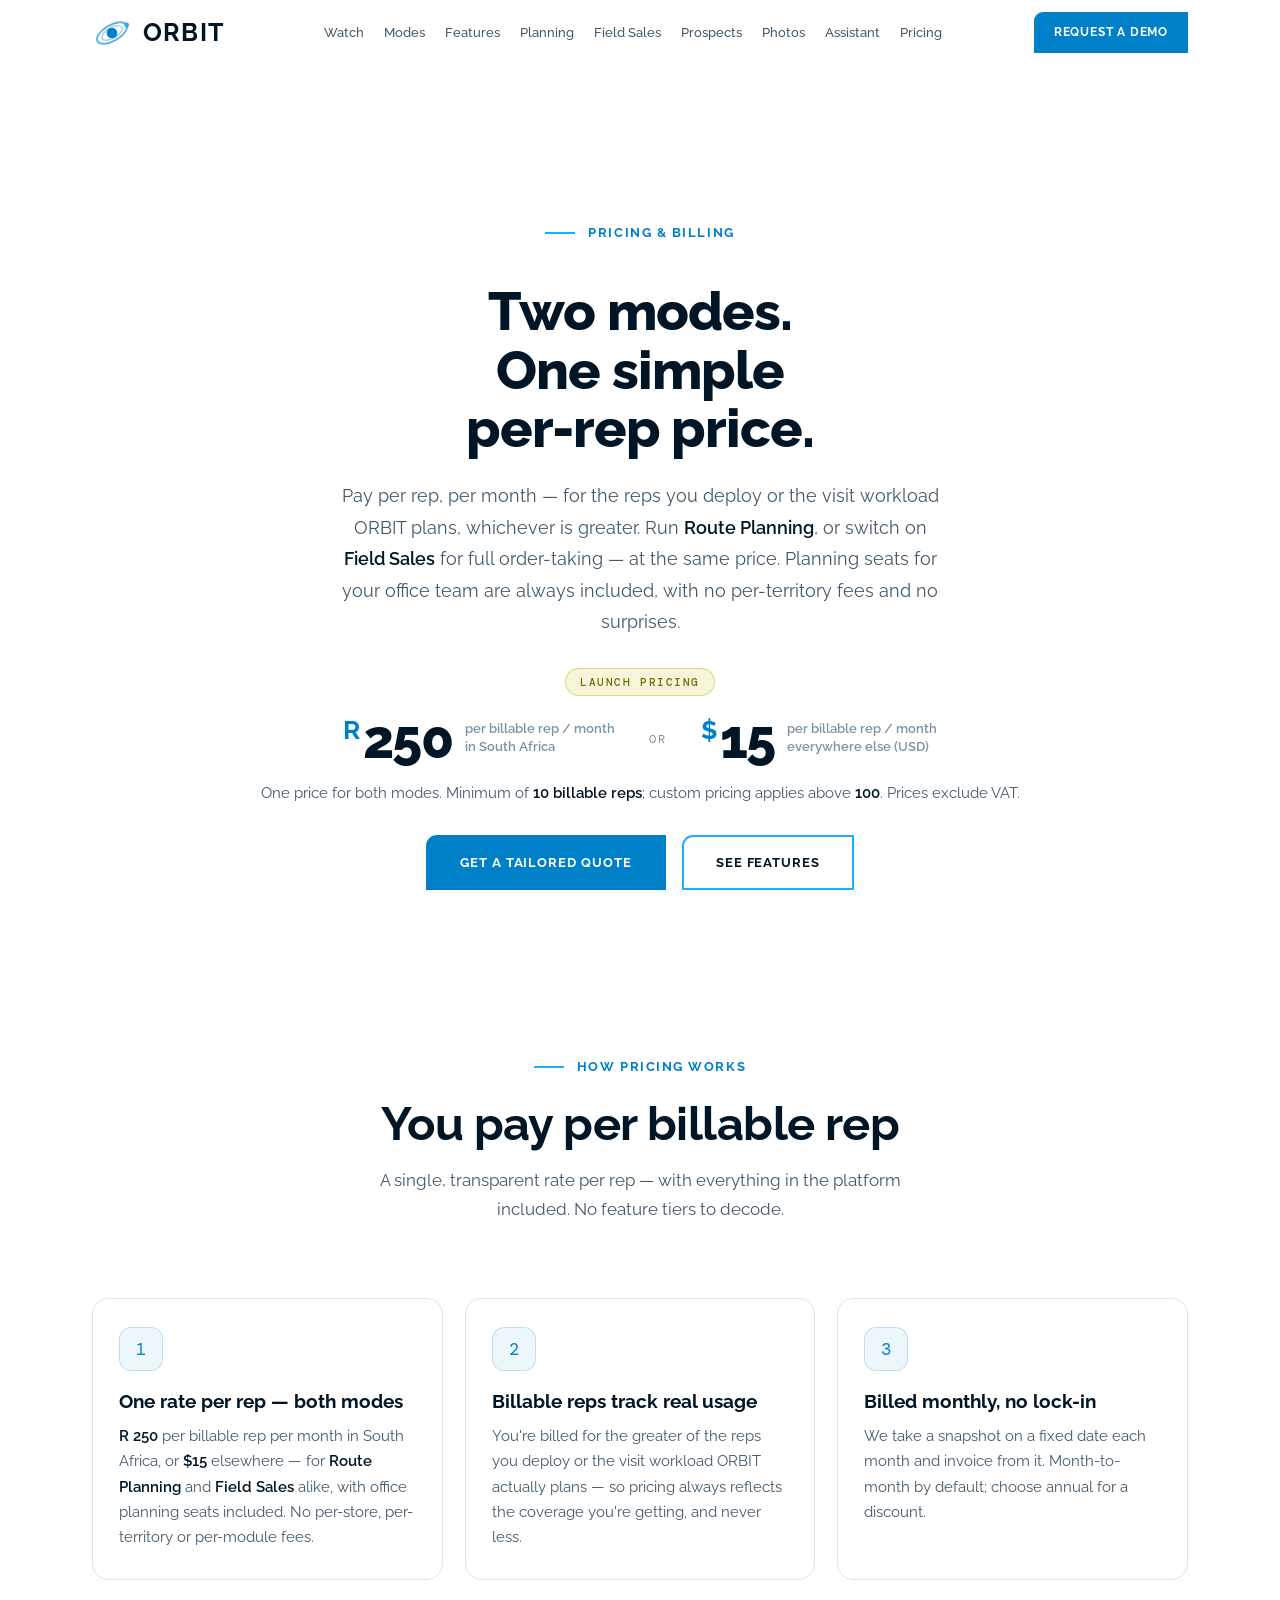
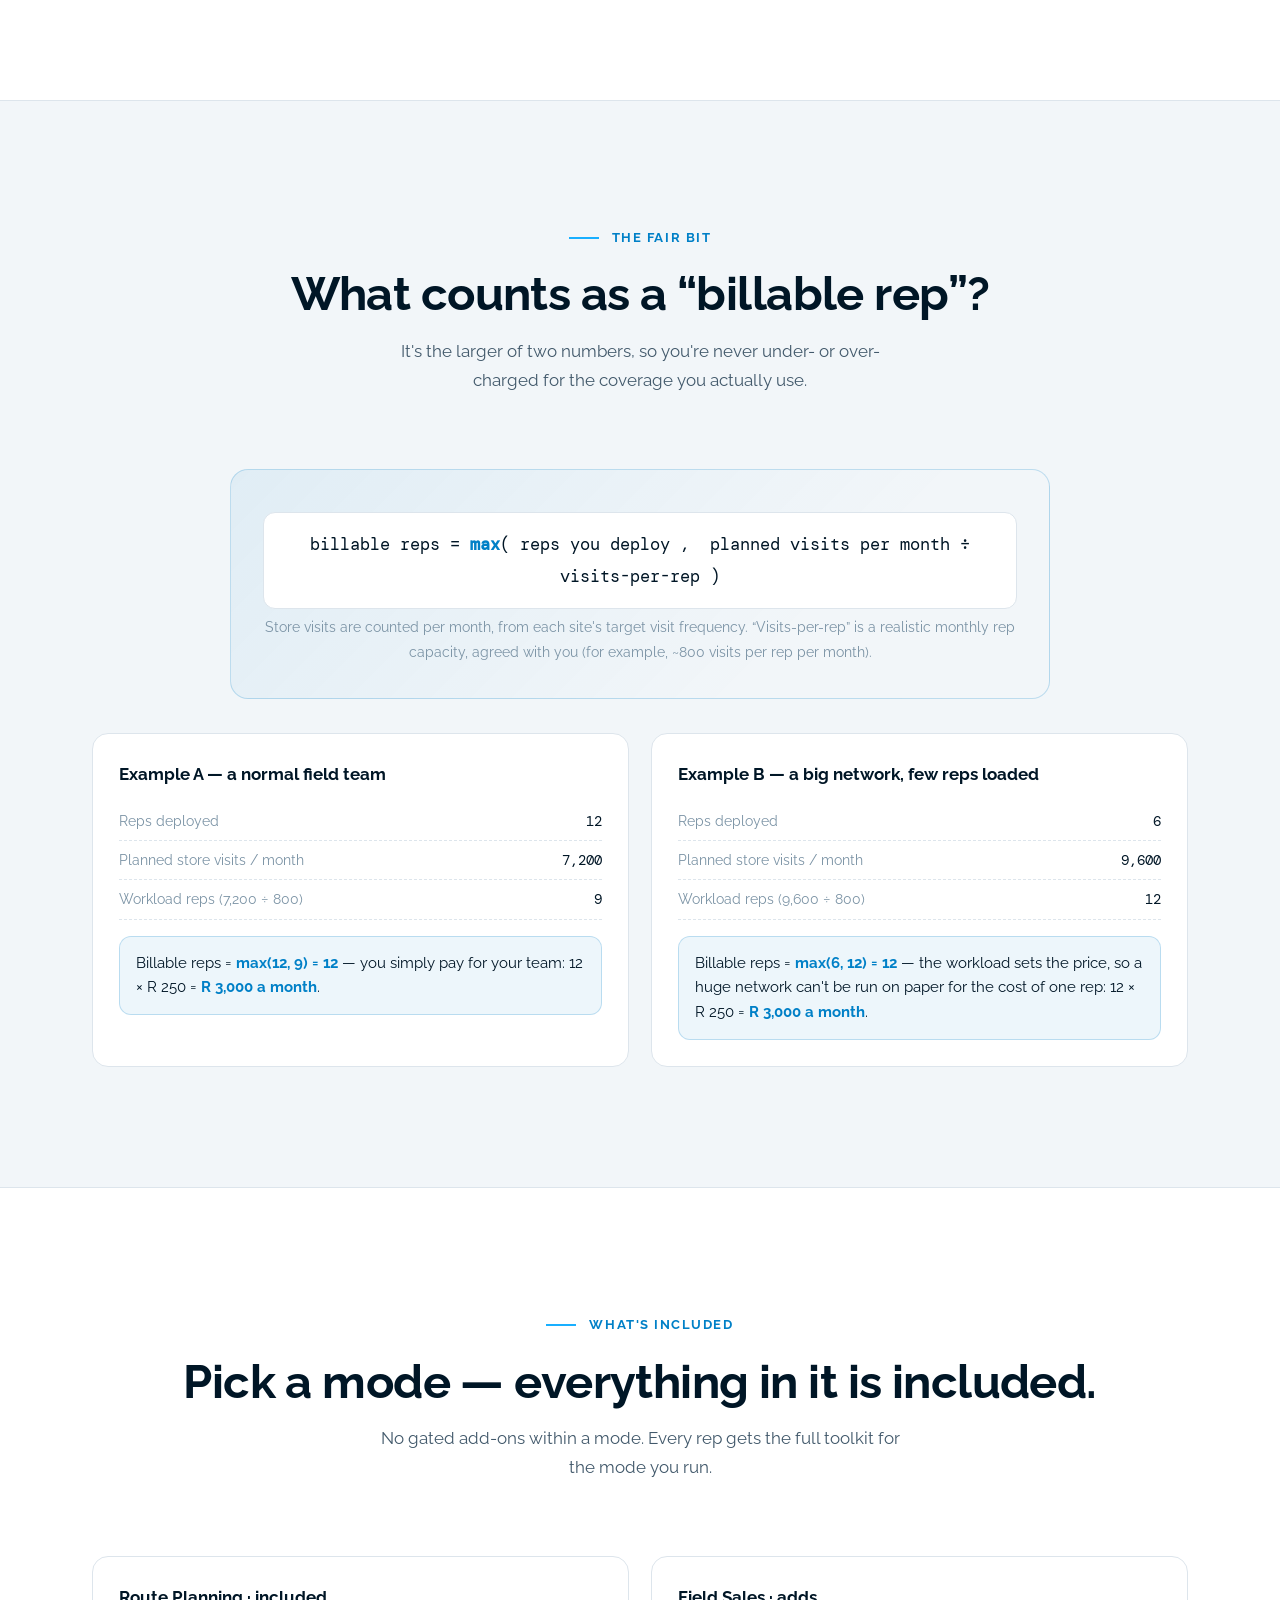
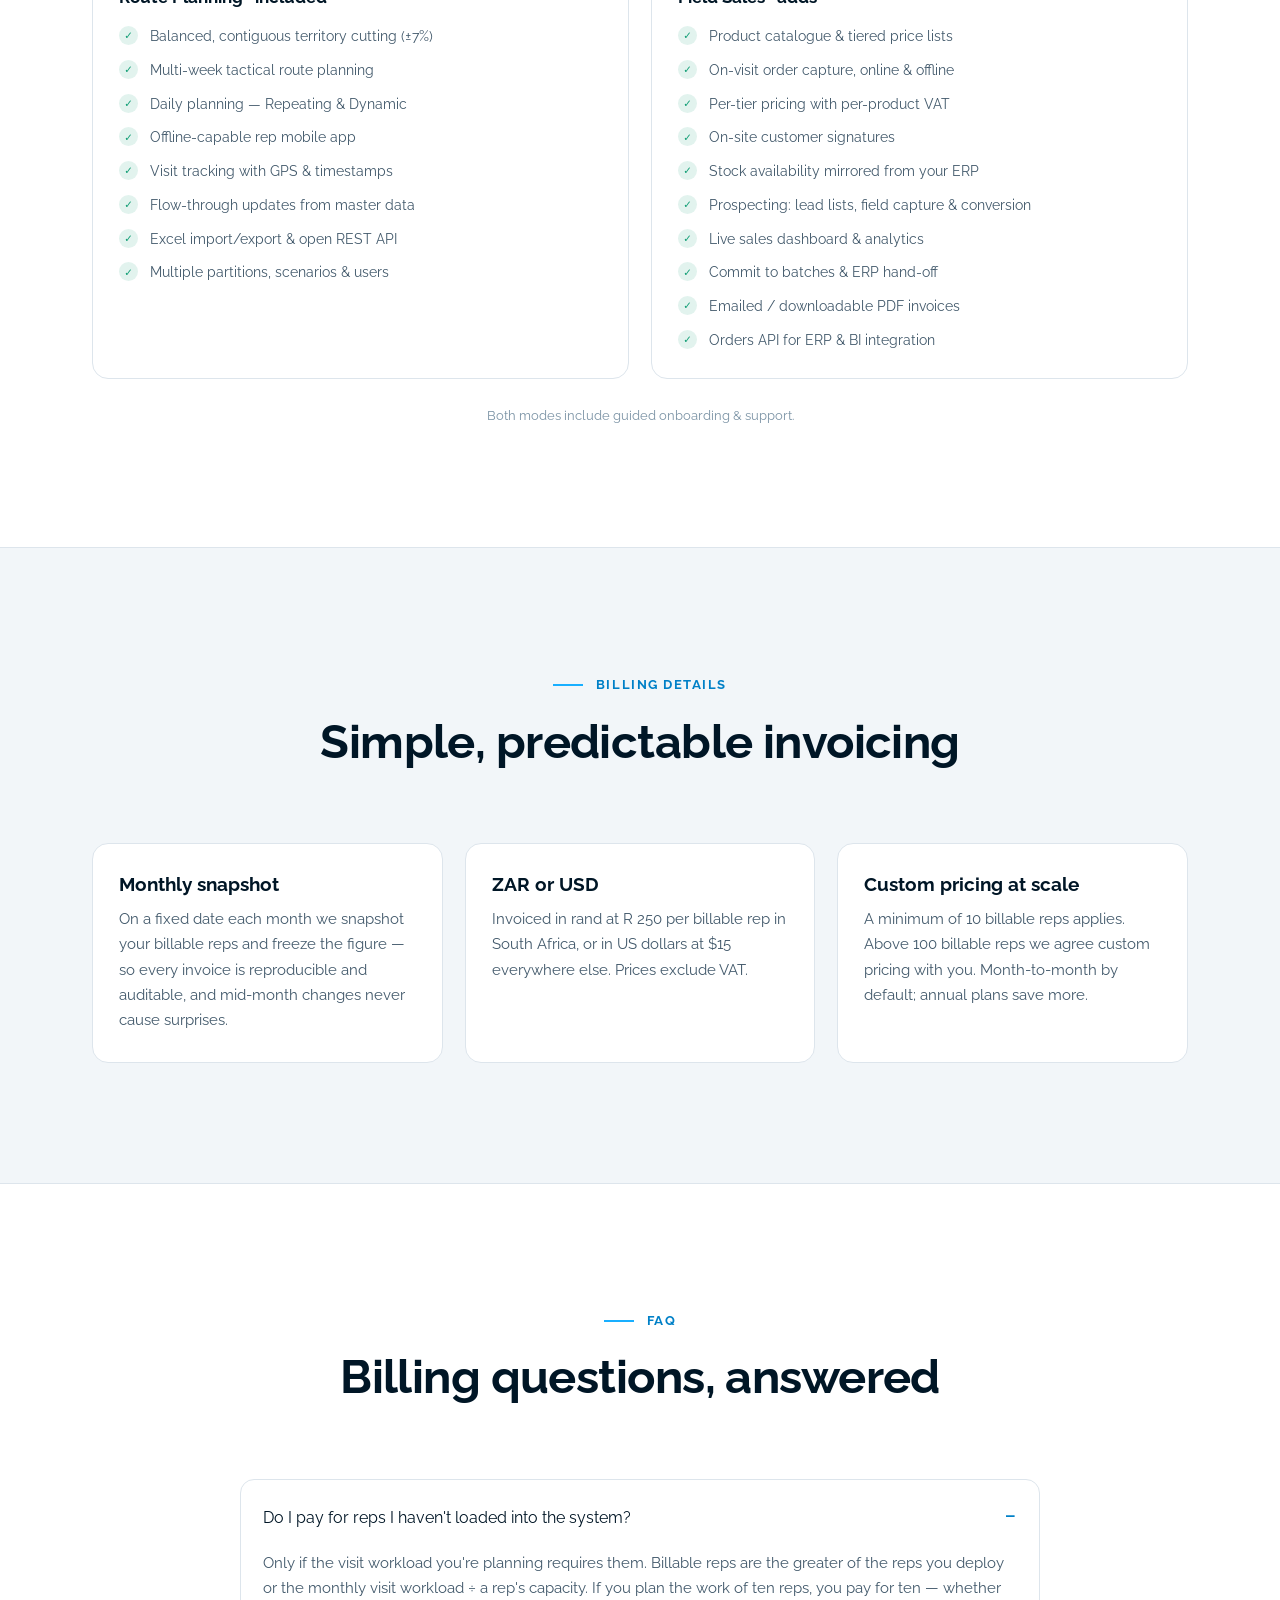
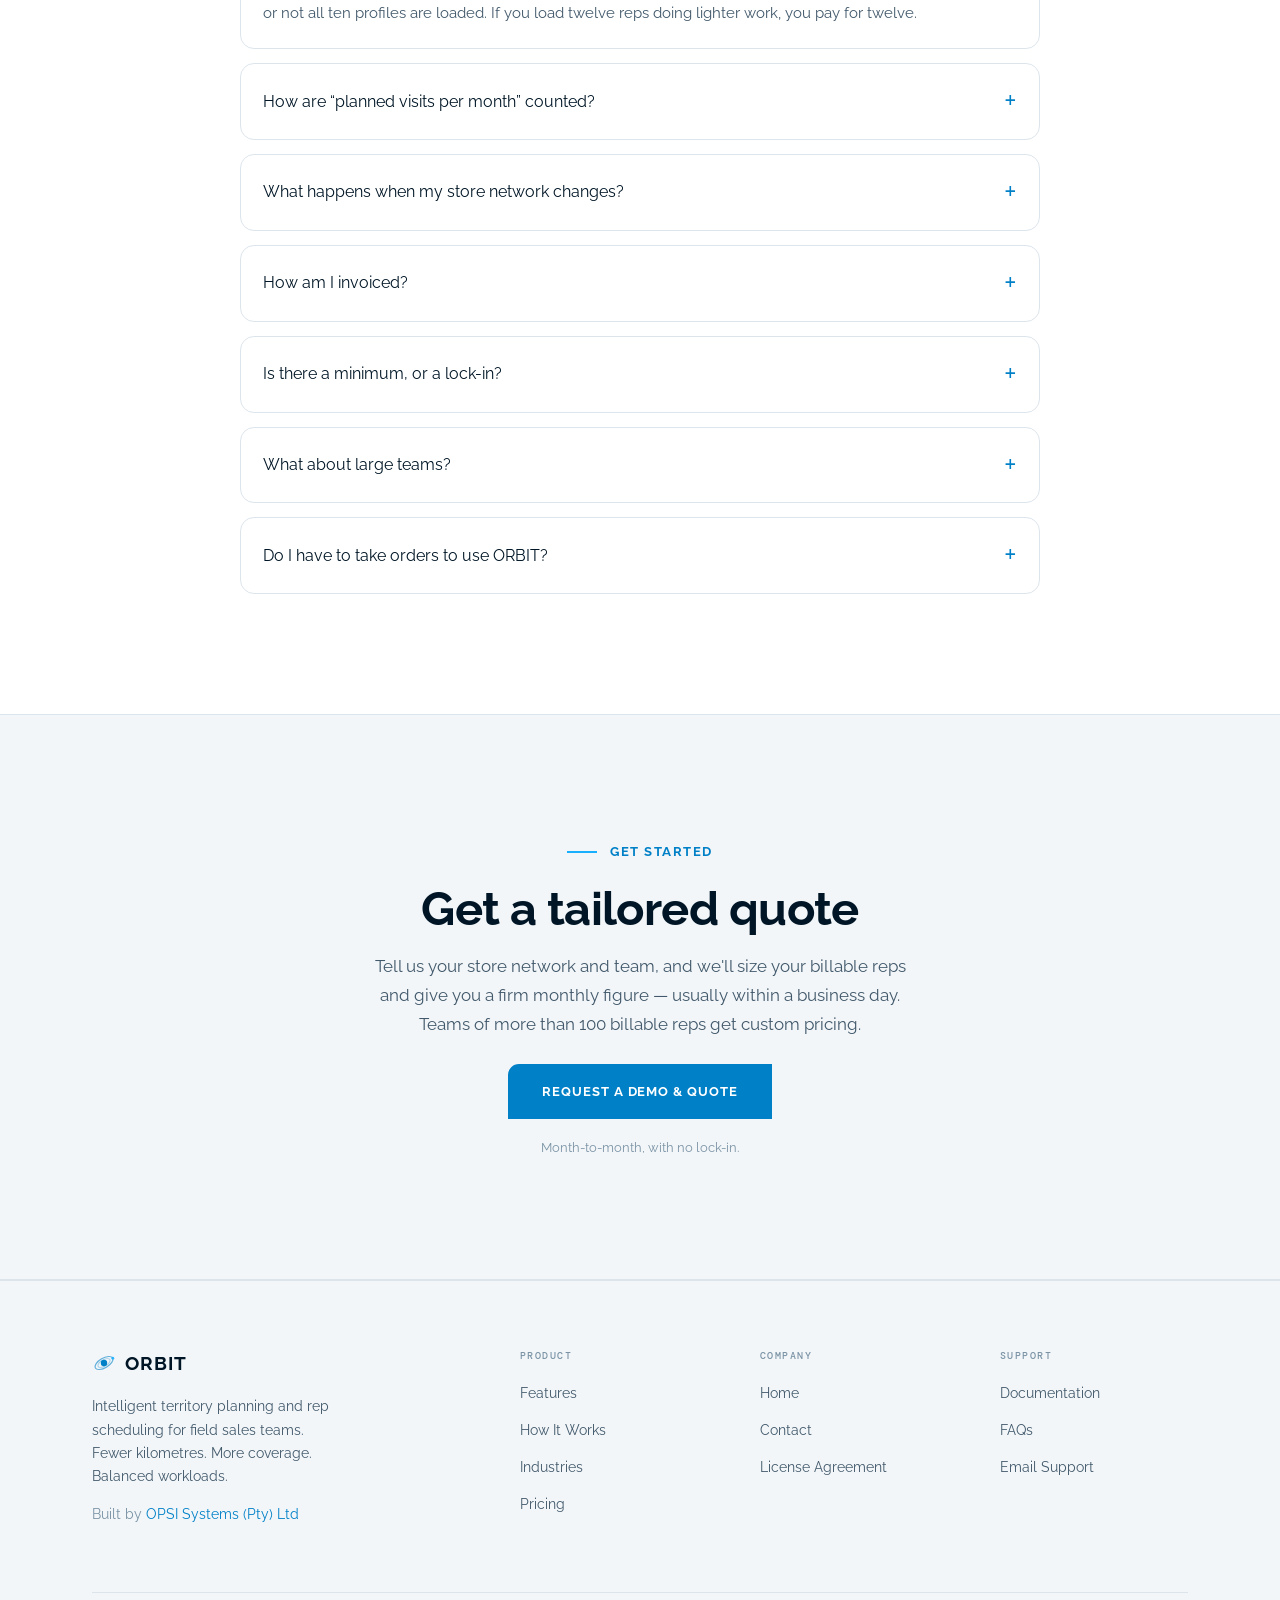
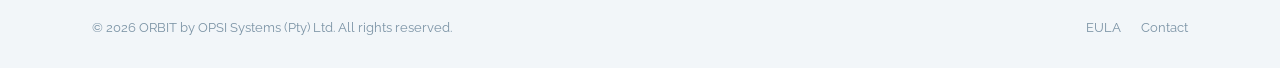
==== commit 0d6c5ad4: "Launch pricing: R 250 / $15 per billable rep, one price for both modes Show launch pricing on the ho" ====
--- a/billing.html
+++ b/billing.html
@@ -4,7 +4,7 @@
   <meta charset="UTF-8">
   <meta name="viewport" content="width=device-width, initial-scale=1.0">
   <title>ORBIT — Pricing &amp; Billing</title>
-  <meta name="description" content="ORBIT is priced per rep, per month — for the reps you deploy or the visit workload it plans, whichever is greater. Choose Route Planning, or add Field Sales (SFA) for a higher per-rep rate. Billed monthly, no lock-in.">
+  <meta name="description" content="ORBIT costs R 250 per billable rep per month in South Africa, or $15 elsewhere — the same price for Route Planning and Field Sales. Billable reps are the reps you deploy or the visit workload ORBIT plans, whichever is greater. Custom pricing above 100 billable reps. Billed monthly, no lock-in.">
   <link rel="preconnect" href="https://fonts.googleapis.com">
   <link rel="preconnect" href="https://fonts.gstatic.com" crossorigin>
   <link href="https://fonts.googleapis.com/css2?family=Raleway:ital,wght@0,300;0,400;0,500;0,600;0,700;0,800;1,400;1,600&family=DM+Mono:wght@400;500&display=swap" rel="stylesheet">
@@ -99,7 +99,14 @@
   <div class="container">
     <div><span class="pill">Pricing &amp; Billing</span></div>
     <h1>Two modes. One simple per-rep price.</h1>
-    <p class="lead">Pay per rep, per month — for the reps you deploy or the visit workload ORBIT plans, whichever is greater. Choose <strong>Route Planning</strong>, or add <strong>Field Sales</strong> for full order-taking at a higher per-rep rate. Planning seats for your office team are always included, with no per-territory fees and no surprises.</p>
+    <p class="lead">Pay per rep, per month — for the reps you deploy or the visit workload ORBIT plans, whichever is greater. Run <strong>Route Planning</strong>, or switch on <strong>Field Sales</strong> for full order-taking — at the same price. Planning seats for your office team are always included, with no per-territory fees and no surprises.</p>
+    <div class="p-launch f"><span>Launch pricing</span></div>
+    <div class="p-price f">
+      <div class="p-amt"><span class="p-cur">R</span>250<span class="p-per">per billable rep / month<br>in South Africa</span></div>
+      <div class="p-or">or</div>
+      <div class="p-amt"><span class="p-cur">$</span>15<span class="p-per">per billable rep / month<br>everywhere else (USD)</span></div>
+    </div>
+    <p class="p-note p-big f">One price for both modes. Minimum of <strong>10 billable reps</strong>; custom pricing applies above <strong>100</strong>. Prices exclude VAT.</p>
     <div>
       <a href="index.html#demo" class="btn btn-primary btn-lg">Get a Tailored Quote</a>
       <a href="index.html#features" class="btn btn-ghost btn-lg">See Features</a>
@@ -118,8 +125,8 @@
     <div class="bill-grid3">
       <div class="bill-cardc f">
         <div class="bill-num">1</div>
-        <h3>One rate per rep — per mode</h3>
-        <p>A single monthly rate for every rep on the plan, with office planning seats included. <strong>Route Planning</strong> has one per-rep rate; <strong>Field Sales</strong> adds order-taking at a higher per-rep rate. No per-store, per-territory or per-module fees.</p>
+        <h3>One rate per rep — both modes</h3>
+        <p><strong>R 250</strong> per billable rep per month in South Africa, or <strong>$15</strong> elsewhere — for <strong>Route Planning</strong> and <strong>Field Sales</strong> alike, with office planning seats included. No per-store, per-territory or per-module fees.</p>
       </div>
       <div class="bill-cardc f d1">
         <div class="bill-num">2</div>
@@ -157,14 +164,14 @@
         <div class="ex-row"><span>Reps deployed</span><span>12</span></div>
         <div class="ex-row"><span>Planned store visits / month</span><span>7,200</span></div>
         <div class="ex-row"><span>Workload reps (7,200 ÷ 800)</span><span>9</span></div>
-        <div class="ex-out">Billable reps = <b>max(12, 9) = 12</b> — you simply pay for your team.</div>
+        <div class="ex-out">Billable reps = <b>max(12, 9) = 12</b> — you simply pay for your team: 12 × R 250 = <b>R 3,000 a month</b>.</div>
       </div>
       <div class="ex-card f d1">
         <h4>Example B — a big network, few reps loaded</h4>
         <div class="ex-row"><span>Reps deployed</span><span>6</span></div>
         <div class="ex-row"><span>Planned store visits / month</span><span>9,600</span></div>
         <div class="ex-row"><span>Workload reps (9,600 ÷ 800)</span><span>12</span></div>
-        <div class="ex-out">Billable reps = <b>max(6, 12) = 12</b> — the workload sets the price, so a huge network can't be run on paper for the cost of one rep.</div>
+        <div class="ex-out">Billable reps = <b>max(6, 12) = 12</b> — the workload sets the price, so a huge network can't be run on paper for the cost of one rep: 12 × R 250 = <b>R 3,000 a month</b>.</div>
       </div>
     </div>
   </div>
@@ -208,7 +215,7 @@
         </ul>
       </div>
     </div>
-    <p class="p-note f" style="margin-top:26px">Both modes begin with a free pilot on one region using your own data, and include guided onboarding &amp; support.</p>
+    <p class="p-note f" style="margin-top:26px">Both modes include guided onboarding &amp; support.</p>
   </div>
 </section>
 
@@ -225,12 +232,12 @@
         <p>On a fixed date each month we snapshot your billable reps and freeze the figure — so every invoice is reproducible and auditable, and mid-month changes never cause surprises.</p>
       </div>
       <div class="bill-cardc f d1">
-        <h3>USD or ZAR</h3>
-        <p>Invoiced in the currency that suits you. Rates are agreed up front and fixed for your term.</p>
+        <h3>ZAR or USD</h3>
+        <p>Invoiced in rand at R 250 per billable rep in South Africa, or in US dollars at $15 everywhere else. Prices exclude VAT.</p>
       </div>
       <div class="bill-cardc f d2">
-        <h3>Start with a pilot</h3>
-        <p>Every engagement begins with a free pilot on one region using your own data — so you see the value before you commit. Month-to-month after that; annual plans save more.</p>
+        <h3>Custom pricing at scale</h3>
+        <p>A minimum of 10 billable reps applies. Above 100 billable reps we agree custom pricing with you. Month-to-month by default; annual plans save more.</p>
       </div>
     </div>
   </div>
@@ -262,11 +269,15 @@
       </details>
       <details>
         <summary>Is there a minimum, or a lock-in?</summary>
-        <p>There's a small minimum number of billable reps so we can support you properly, and billing is month-to-month with no lock-in. Annual plans are available at a discount.</p>
+        <p>The minimum is 10 billable reps — R 2,500 a month in South Africa, or $150 elsewhere — so we can support you properly. Billing is month-to-month with no lock-in. Annual plans are available at a discount.</p>
+      </details>
+      <details>
+        <summary>What about large teams?</summary>
+        <p>Above 100 billable reps we apply custom pricing. Tell us your store network and team size and we'll give you a firm monthly figure.</p>
       </details>
       <details>
         <summary>Do I have to take orders to use ORBIT?</summary>
-        <p>No. Route Planning is a complete product on its own — territories, routes, the rep app and visit tracking. Field Sales is an optional mode you switch on when you want reps to take orders; it adds the catalogue, tiered pricing, stock availability, order capture, signatures, prospecting and the live sales dashboard, at a higher per-rep rate. You can start with planning and add Field Sales later without migrating anything.</p>
+        <p>No. Route Planning is a complete product on its own — territories, routes, the rep app and visit tracking. Field Sales is an optional mode you switch on when you want reps to take orders; it adds the catalogue, tiered pricing, stock availability, order capture, signatures, prospecting and the live sales dashboard, at the same per-rep price. You can start with planning and add Field Sales later without migrating anything.</p>
       </details>
     </div>
   </div>
@@ -278,11 +289,11 @@
     <div class="sh f" style="margin-bottom:26px">
       <span class="pill">Get Started</span>
       <h2>Get a tailored quote</h2>
-      <p>Tell us your store network and team, and we'll size your billable reps and give you a firm monthly figure — usually within a business day.</p>
+      <p>Tell us your store network and team, and we'll size your billable reps and give you a firm monthly figure — usually within a business day. Teams of more than 100 billable reps get custom pricing.</p>
     </div>
     <div class="f" style="text-align:center">
       <a href="index.html#demo" class="btn btn-primary btn-lg">Request a Demo &amp; Quote</a>
-      <p class="p-note">Every quote includes a free pilot on one region with your own data. No commitment.</p>
+      <p class="p-note">Month-to-month, with no lock-in.</p>
     </div>
   </div>
 </section>
--- a/style.css
+++ b/style.css
@@ -140,13 +140,33 @@
 .logo {
   display:flex; align-items:center; gap:9px;
   font-family:var(--serif); font-size:1.2rem; font-weight:700;
-  color:var(--ink); letter-spacing:0.05em; flex-shrink:0; margin-right:40px;
+  color:var(--ink); letter-spacing:0.05em; flex-shrink:0; margin-right:28px;
 }
 .logo:hover { text-decoration:none; color:var(--ink); }
-.nav-links { display:flex; list-style:none; gap:2px; flex:1; }
-.nav-links a { display:block; padding:6px 14px; border-radius:var(--r); color:var(--text-2); font-size:0.875rem; font-weight:500; transition:all 0.15s; }
-.nav-links a:hover { color:var(--accent); background:var(--a-pale); text-decoration:none; }
-.nav-right { margin-left:auto; }
+/* The header mark is drawn larger than the footer one so it holds its own
+   against the wordmark. */
+nav .logo svg { width:40px; height:40px; }
+nav .logo { gap:11px; font-size:1.55rem; }
+/* Nine one-word-ish labels, centred in the space between the wordmark and the
+   button. Labels are kept short on purpose: two-word labels wrapped onto a
+   second line and broke the bar's baseline. */
+.nav-links { display:flex; justify-content:center; list-style:none; gap:0; flex:1; min-width:0; }
+.nav-links a {
+  position:relative; display:block; padding:8px 10px;
+  color:var(--text-2); font-size:0.84rem; font-weight:500; line-height:1;
+  white-space:nowrap; transition:color 0.15s;
+}
+/* A short brand-blue rule grows in under the hovered label, rather than a pill. */
+.nav-links a::after {
+  content:''; position:absolute; left:10px; right:10px; bottom:2px; height:2px;
+  background:var(--accent); transform:scaleX(0); transform-origin:left;
+  transition:transform 0.2s ease;
+}
+.nav-links a:hover { color:var(--accent); text-decoration:none; }
+.nav-links a:hover::after { transform:scaleX(1); }
+.nav-right { margin-left:auto; padding-left:20px; flex-shrink:0; }
+/* The bar is 66px tall; the full-size button looked heavy in it. */
+.btn-nav { padding:9px 18px; font-size:0.72rem; }
 
 /* ── Hero ── */
 #hero { padding:104px 0 92px; position:relative; overflow:hidden; }
@@ -381,7 +401,6 @@
   box-shadow:0 4px 14px rgba(0,128,199,0.10), 0 20px 50px rgba(0,128,199,0.12);
   position:relative;
 }
-.p-card.pop::before { content:'Most Popular'; position:absolute; top:-12px; left:50%; transform:translateX(-50%); background:var(--accent); color:#fff; font-family:var(--mono); font-size:0.64rem; font-weight:500; text-transform:uppercase; letter-spacing:0.09em; padding:4px 14px; border-radius:var(--r-pill); white-space:nowrap; box-shadow:0 4px 12px rgba(0,128,199,0.3); }
 .p-tier { font-size:0.66rem; font-weight:700; font-family:var(--mono); text-transform:uppercase; letter-spacing:0.13em; color:var(--text-3); margin-bottom:9px; }
 .p-scale { font-family:var(--serif); font-size:1.4rem; font-weight:700; color:var(--ink); margin-bottom:5px; line-height:1.2; letter-spacing:-0.01em; }
 .p-sub { font-size:0.85rem; color:var(--text-3); margin-bottom:26px; }
@@ -389,6 +408,21 @@
 .p-feats li { display:flex; gap:10px; font-size:0.85rem; color:var(--text-2); }
 .p-feats li::before { content:'✓'; color:var(--green); font-weight:700; flex-shrink:0; }
 .p-note { text-align:center; font-size:0.82rem; color:var(--text-3); }
+/* The headline price: rand for South Africa, dollars elsewhere, side by side. */
+.p-price { display:flex; justify-content:center; align-items:center; gap:34px; flex-wrap:wrap; margin:0 auto 14px; }
+.p-amt { display:flex; align-items:flex-start; font-family:var(--serif); font-weight:800; font-size:3.4rem; line-height:1; color:var(--ink); letter-spacing:-0.02em; }
+.p-cur { font-size:1.6rem; font-weight:700; color:var(--accent); margin:6px 4px 0 0; }
+.p-per { font-family:var(--sans); font-size:0.8rem; font-weight:600; line-height:1.4; letter-spacing:0; color:var(--text-3); margin:8px 0 0 12px; text-align:left; }
+.p-or { font-family:var(--mono); font-size:0.75rem; text-transform:uppercase; letter-spacing:0.14em; color:var(--text-3); }
+.p-launch { text-align:center; margin-bottom:16px; }
+.p-launch span { display:inline-block; font-family:var(--mono); font-size:0.68rem; font-weight:500; text-transform:uppercase; letter-spacing:0.14em; color:#6f6c05; background:rgba(199,194,20,0.16); border:1px solid rgba(199,194,20,0.5); border-radius:var(--r-pill); padding:4px 14px; }
+.p-note.p-big { font-size:0.92rem; color:var(--text-2); margin-bottom:44px; }
+.p-note.p-big strong { color:var(--ink); }
+.bill-hero .p-note.p-big { margin-bottom:30px; }
+@media (max-width:580px) {
+  .p-price { flex-direction:column; gap:10px; }
+  .p-amt { font-size:2.9rem; }
+}
 
 /* ── Demo ── */
 .demo-wrap { display:grid; grid-template-columns:1fr 1fr; gap:80px; align-items:start; }
@@ -485,7 +519,7 @@
    demo button stop fitting, the links drop and the button stays. That threshold
    was 580px, which was too low — the bar overflowed the viewport from ~900px down
    and pushed both pages into a horizontal scroll. */
-@media (max-width:1000px) {
+@media (max-width:1100px) {
   .nav-links { display:none; }
 }
 @media (max-width:580px) {
@@ -496,7 +530,7 @@
   .ft-grid { grid-template-columns:1fr; }
   .stat-bar { flex-direction:column; gap:28px; padding:40px; }
   .stat-div { display:none; }
-  .fg-row { grid-template-columns:1fr; }
+  .fg-row { grid-template-columns:1fr; gap:0; }
 }
 
 /* ── VIDEO SHOWCASE ─────────────────────────────────────────────────────────
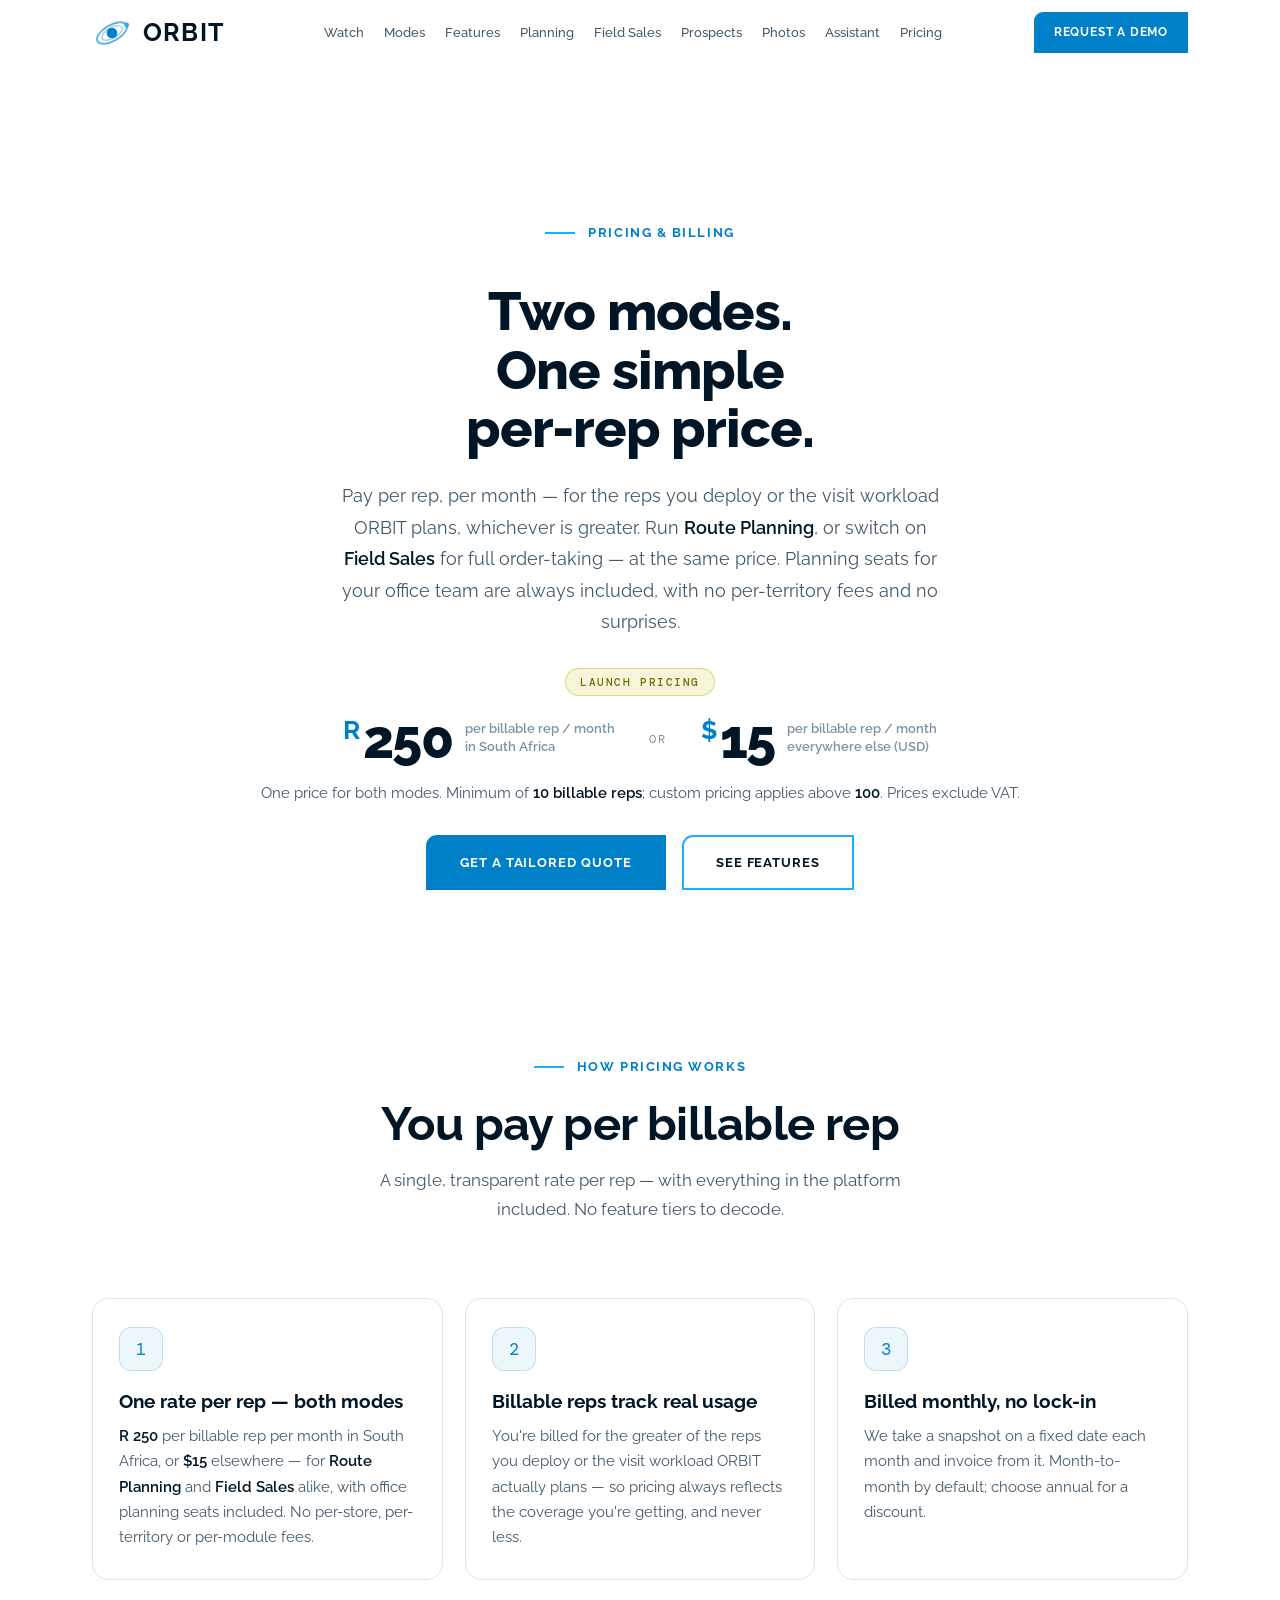
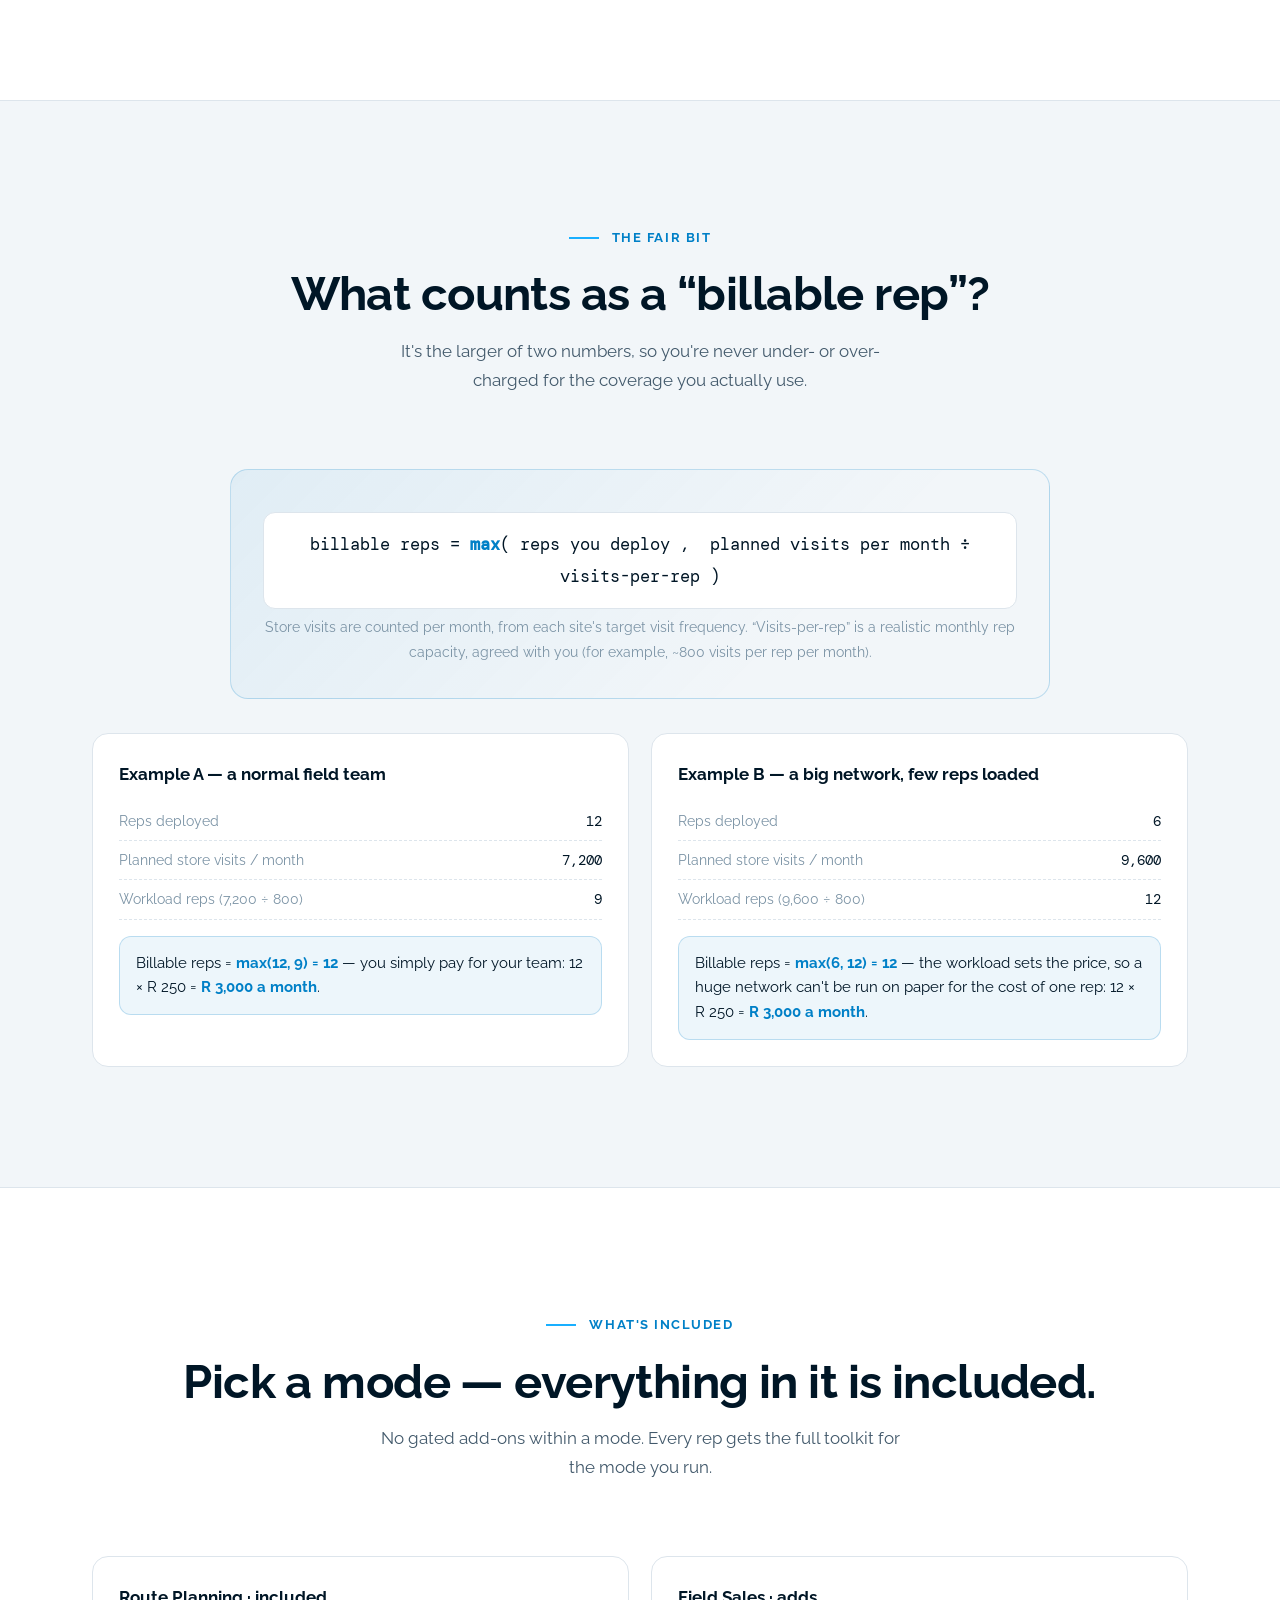
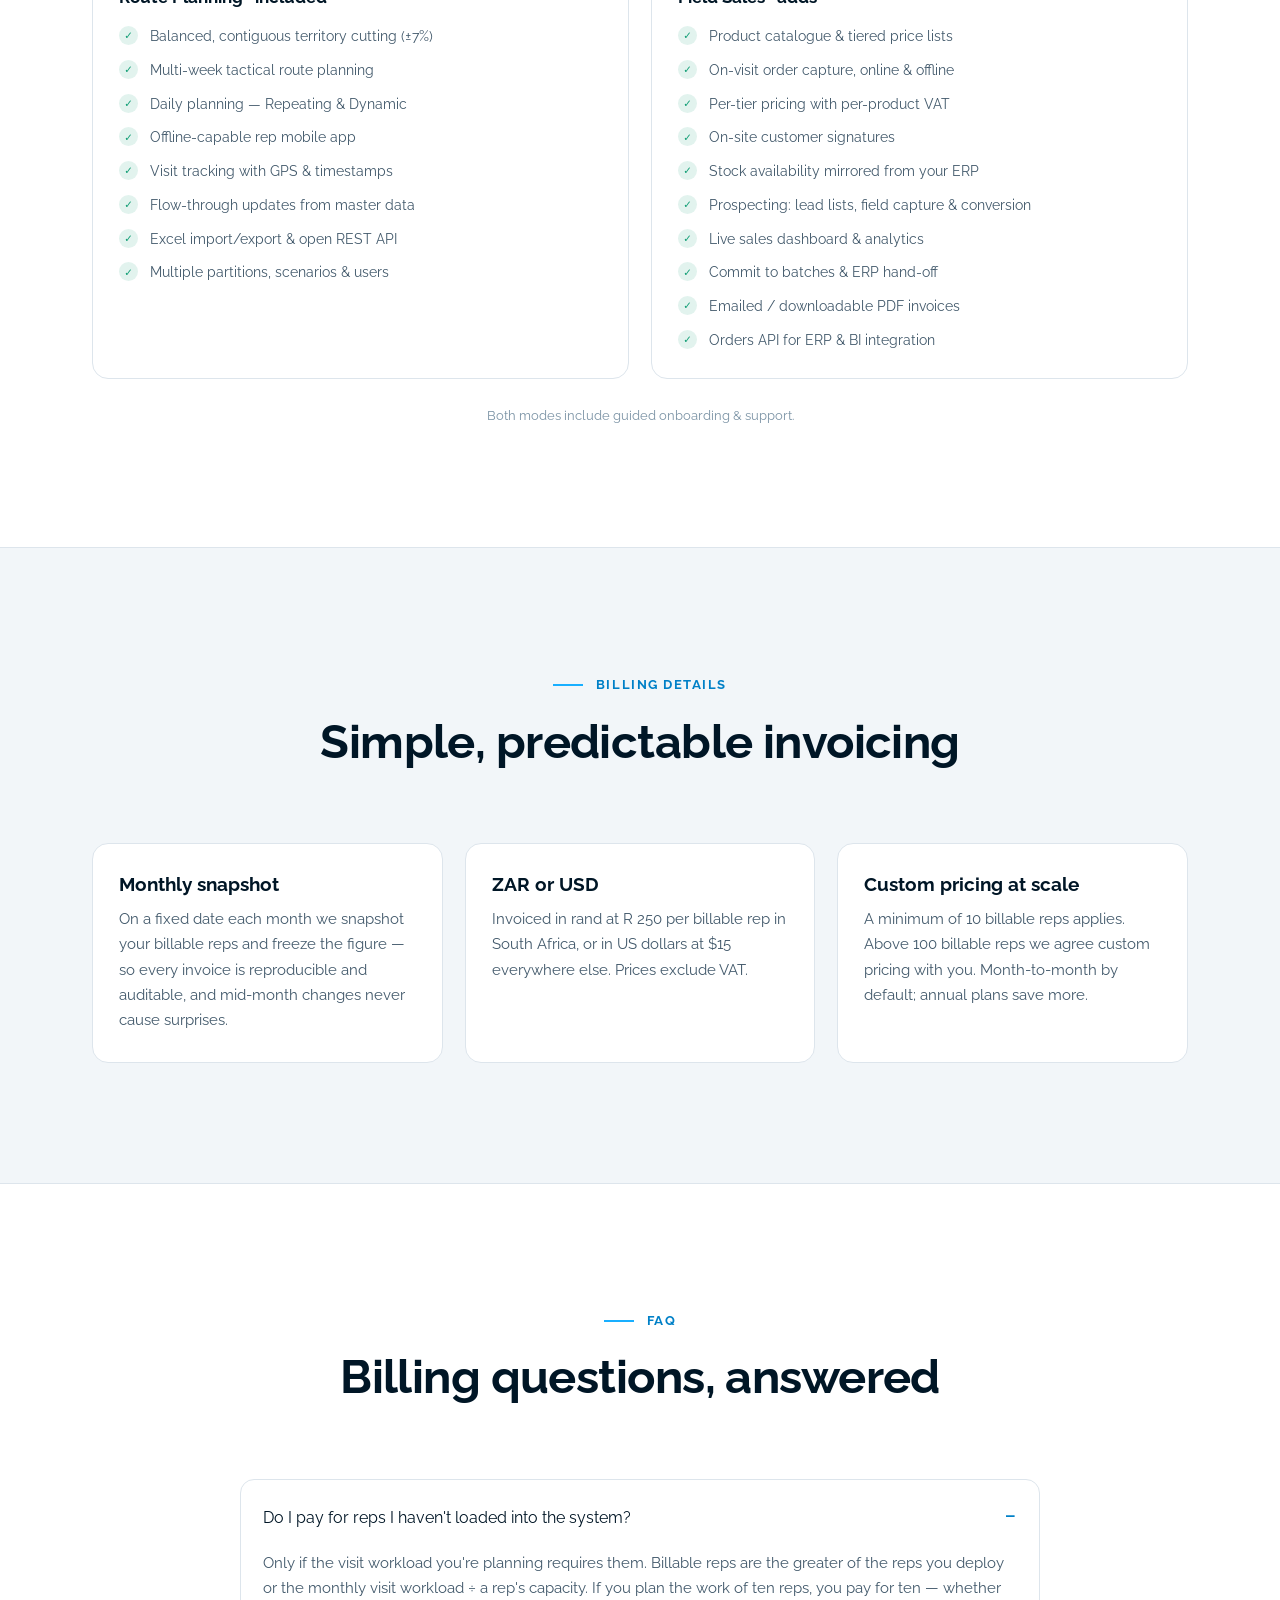
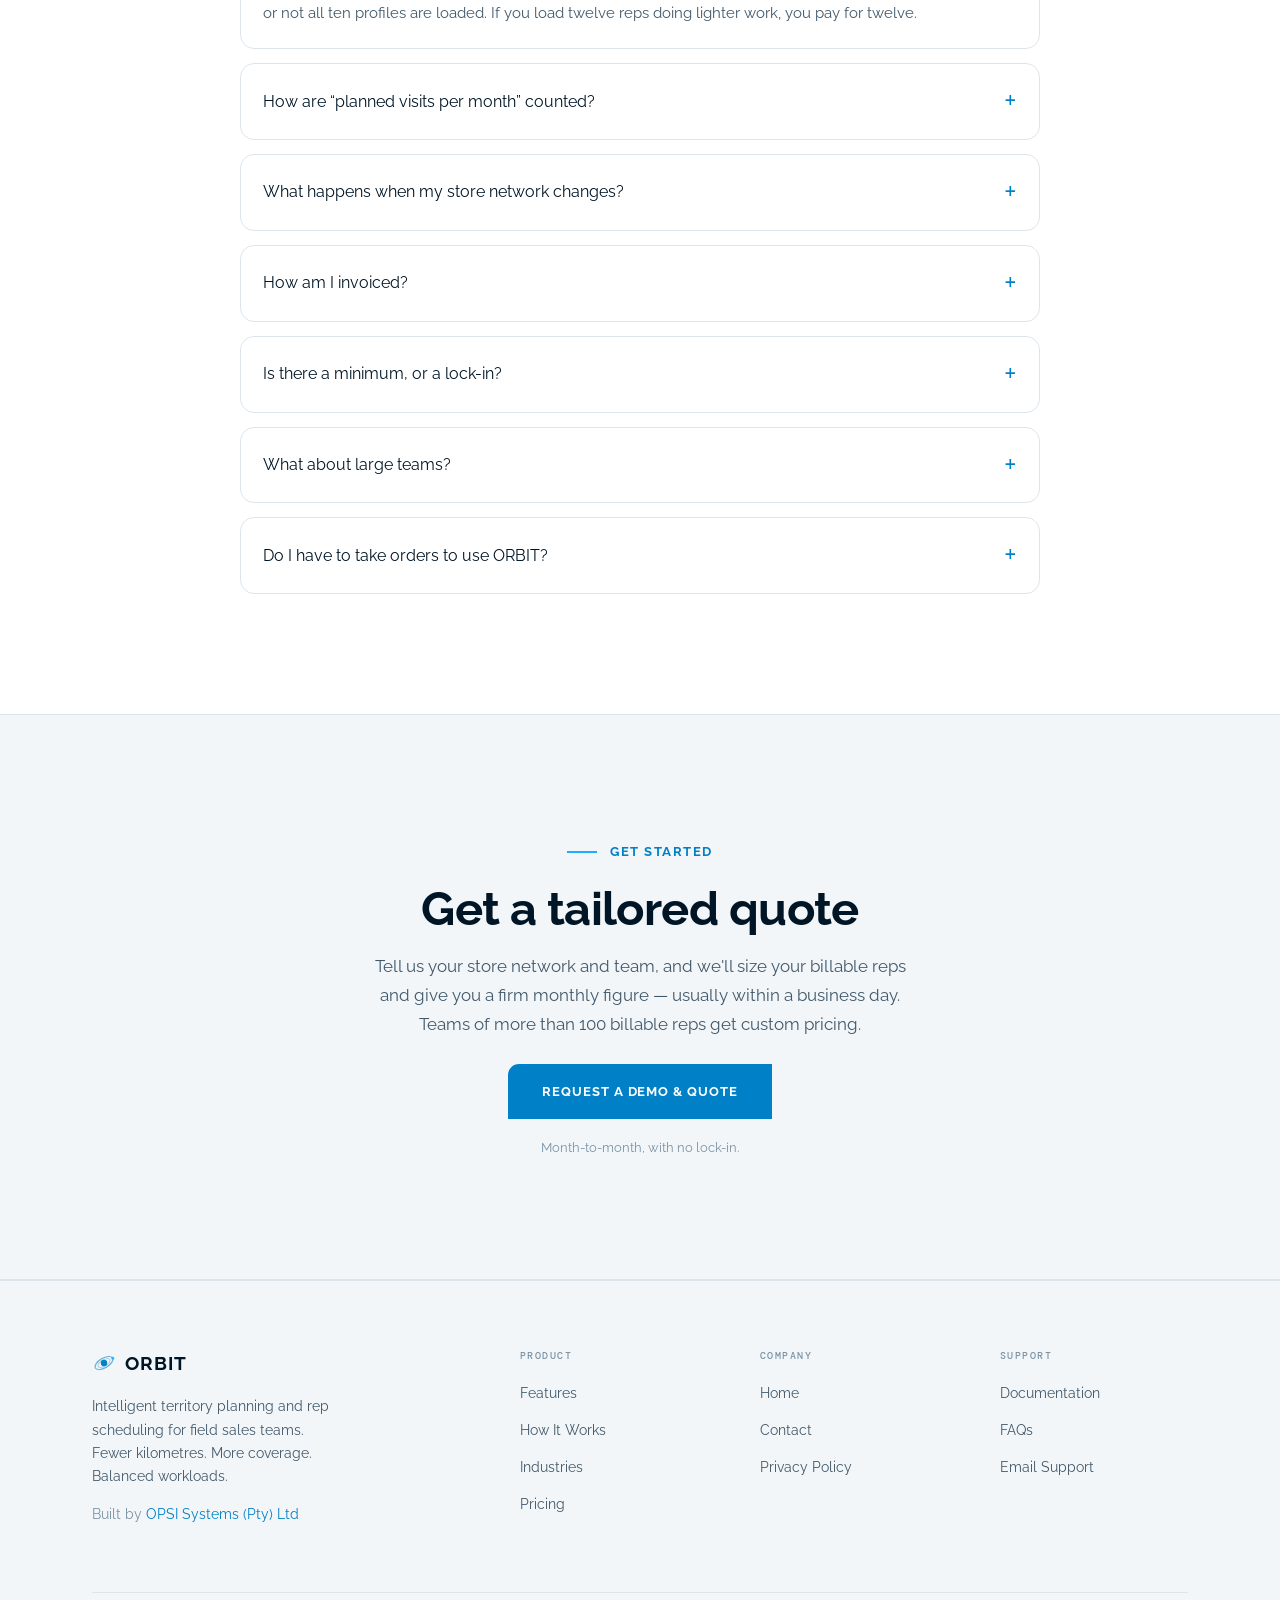
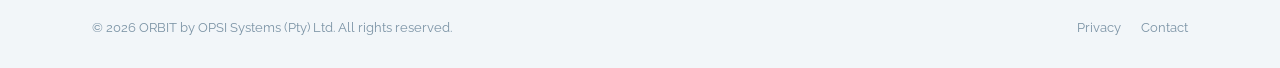
==== commit 76b14d74: "Add the OPSI privacy & cookie policy; remove the EULA for now Copy the OPSI Systems Privacy Policy a" ====
--- a/billing.html
+++ b/billing.html
@@ -329,7 +329,7 @@
         <ul>
           <li><a href="index.html">Home</a></li>
           <li><a href="index.html#demo">Contact</a></li>
-          <li><a href="eula.html">License Agreement</a></li>
+          <li><a href="privacy.html">Privacy Policy</a></li>
         </ul>
       </div>
       <div class="ft-col">
@@ -344,7 +344,7 @@
     <div class="ft-bottom">
       <span>© 2026 ORBIT by OPSI Systems (Pty) Ltd. All rights reserved.</span>
       <div class="ft-legal">
-        <a href="eula.html">EULA</a>
+        <a href="privacy.html">Privacy</a>
         <a href="index.html#demo">Contact</a>
       </div>
     </div>
--- a/style.css
+++ b/style.css
@@ -477,17 +477,14 @@
 @keyframes dot-in { from { opacity:0; } to { opacity:1; } }
 @keyframes pulse { 0%,100% { opacity:0.7; } 50% { opacity:0.15; } }
 
-.anim-t1 { stroke-dasharray:525; stroke-dashoffset:525; animation:route-draw 2.0s cubic-bezier(0.4,0,0.2,1) 0.5s forwards; }
-.anim-t2 { stroke-dasharray:610; stroke-dashoffset:610; animation:route-draw 2.0s cubic-bezier(0.4,0,0.2,1) 1.0s forwards; }
-.anim-t3 { stroke-dasharray:675; stroke-dashoffset:675; animation:route-draw 2.0s cubic-bezier(0.4,0,0.2,1) 1.5s forwards; }
-.anim-t4 { stroke-dasharray:720; stroke-dashoffset:720; animation:route-draw 2.0s cubic-bezier(0.4,0,0.2,1) 2.0s forwards; }
-.anim-t5 { stroke-dasharray:565; stroke-dashoffset:565; animation:route-draw 2.0s cubic-bezier(0.4,0,0.2,1) 2.5s forwards; }
+/* Each route is drawn with pathLength="1", so one rule fits every length. */
+.hr-route { stroke-dasharray:1; stroke-dashoffset:1; animation:route-draw 2.0s cubic-bezier(0.4,0,0.2,1) forwards; }
 
 .r-dot { opacity:0; animation:dot-in 0.3s ease forwards; }
 .r-pulse { animation:pulse 2s ease-in-out infinite; }
 
 @media (prefers-reduced-motion:reduce) {
-  .anim-t1,.anim-t2,.anim-t3,.anim-t4,.anim-t5 { animation:none; stroke-dashoffset:0; }
+  .hr-route { animation:none; stroke-dashoffset:0; }
   .r-dot { opacity:1; animation:none; }
   .r-pulse { animation:none; }
   .f { opacity:1; transform:none; transition:none; }
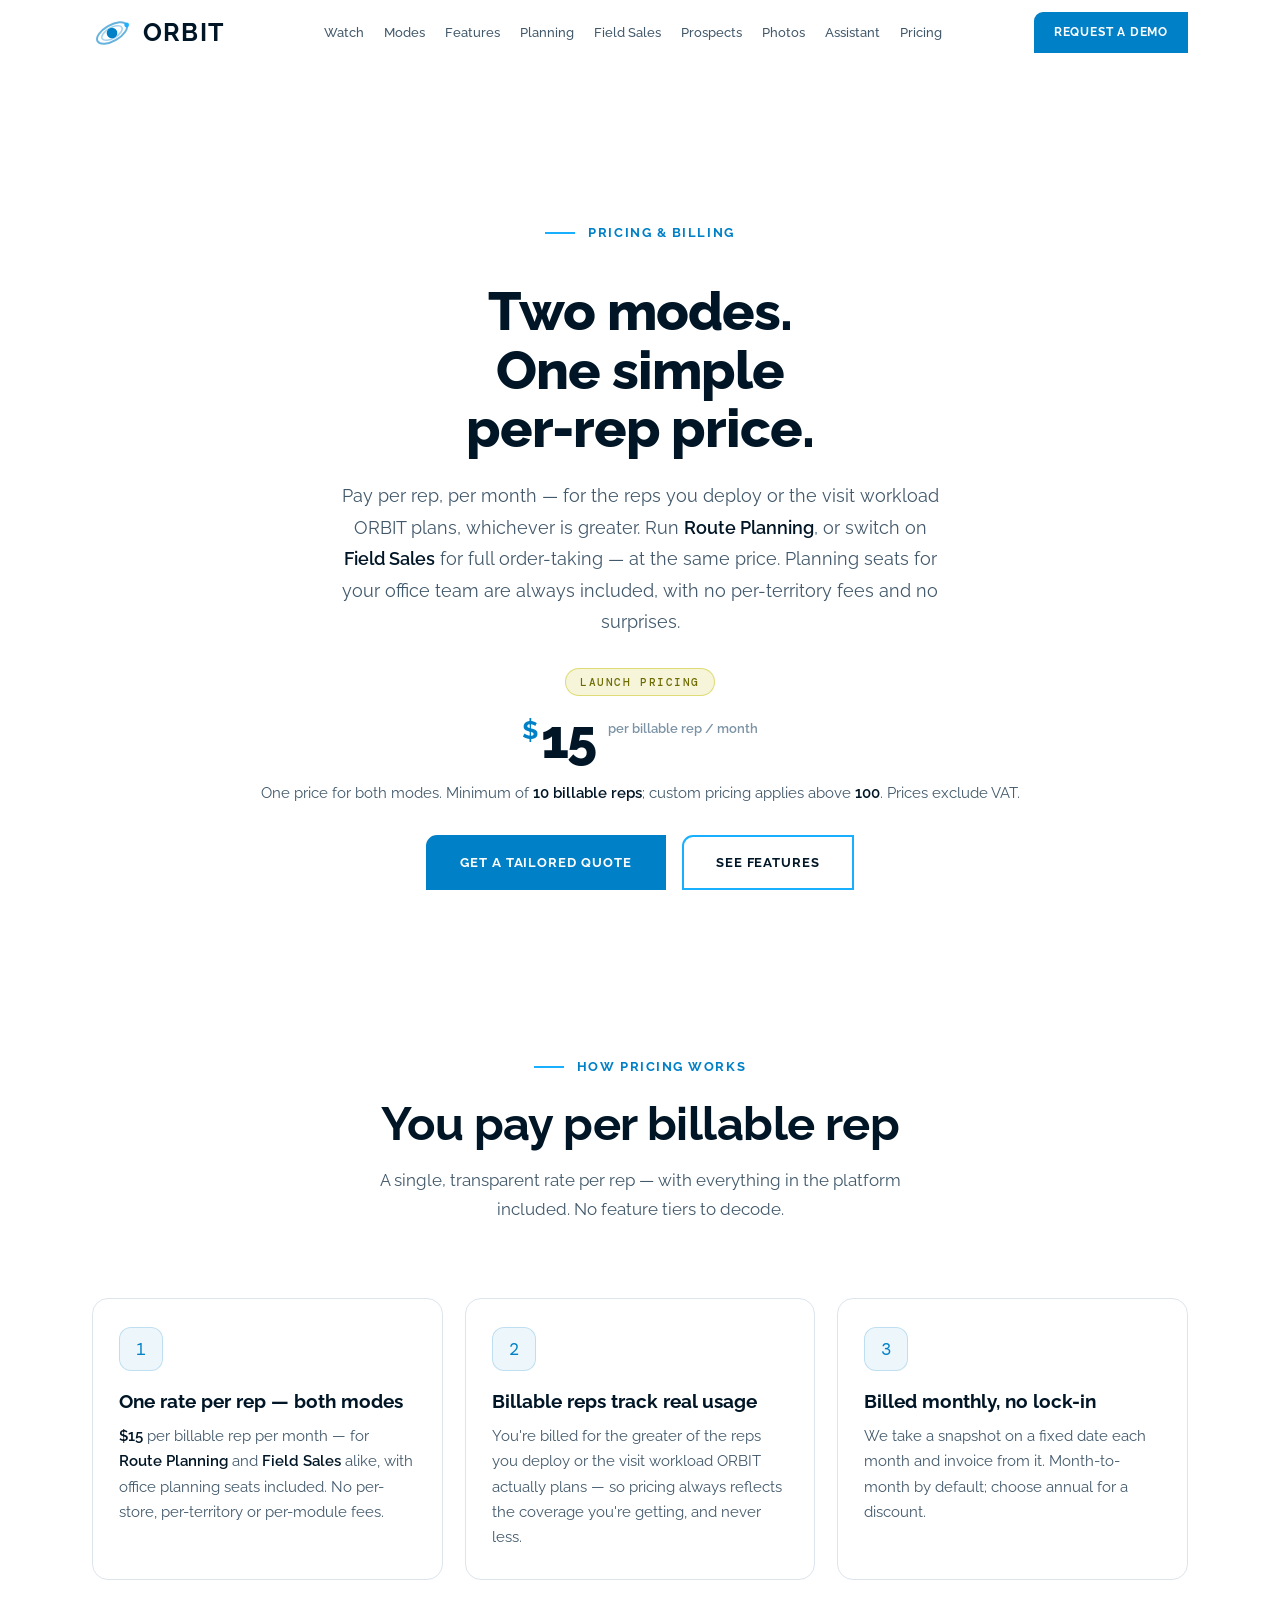
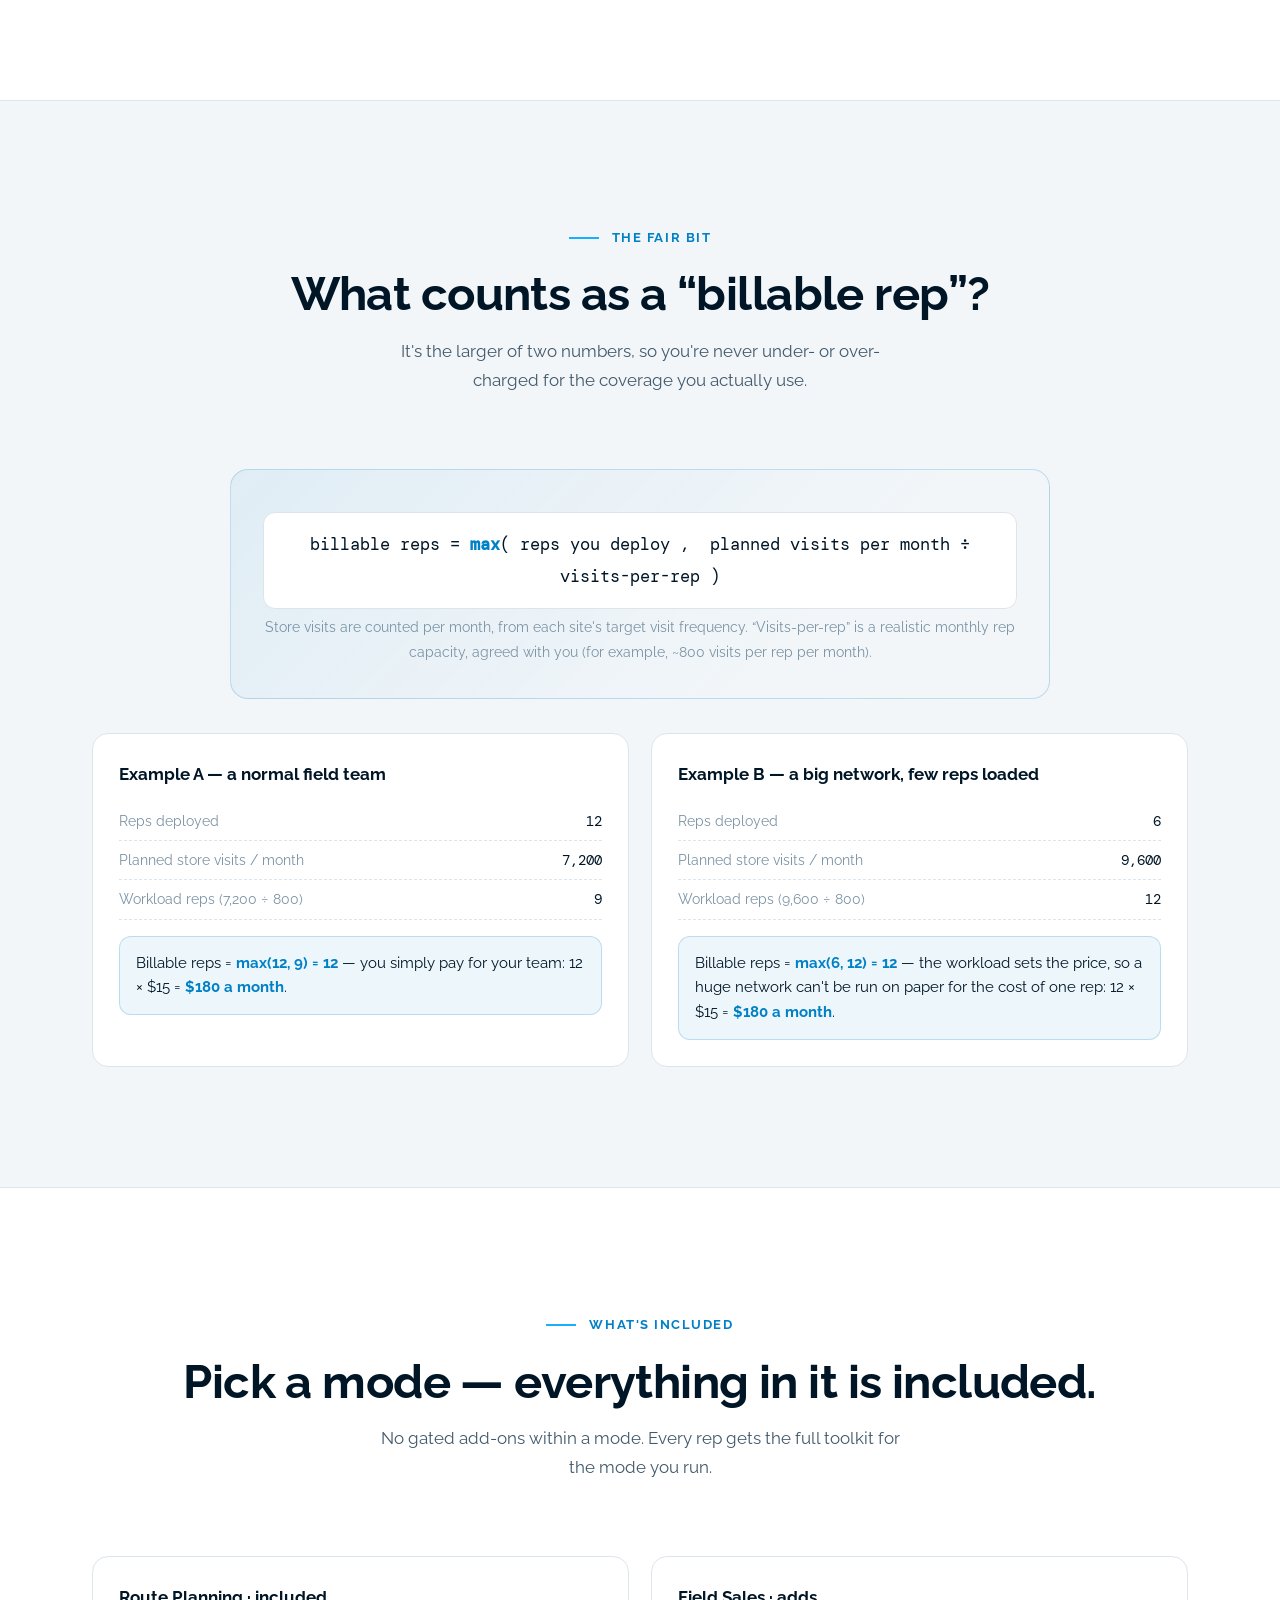
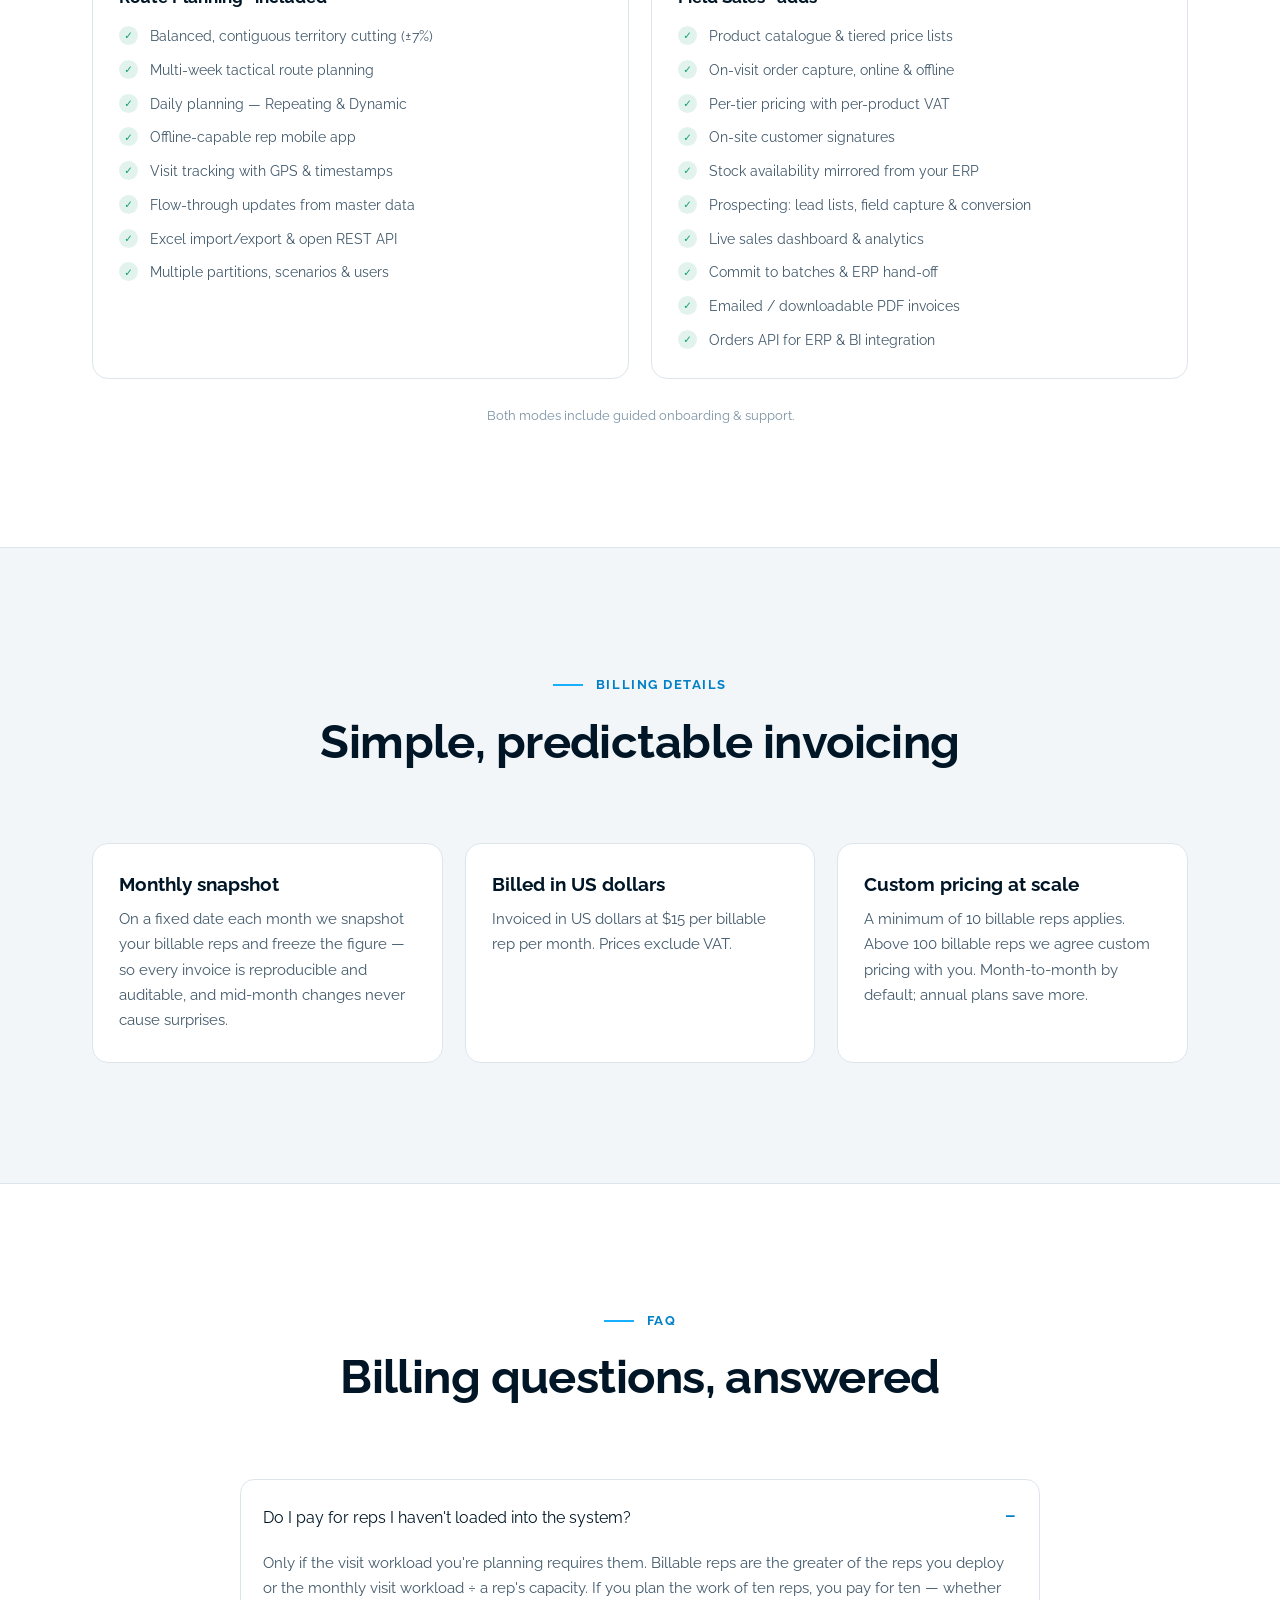
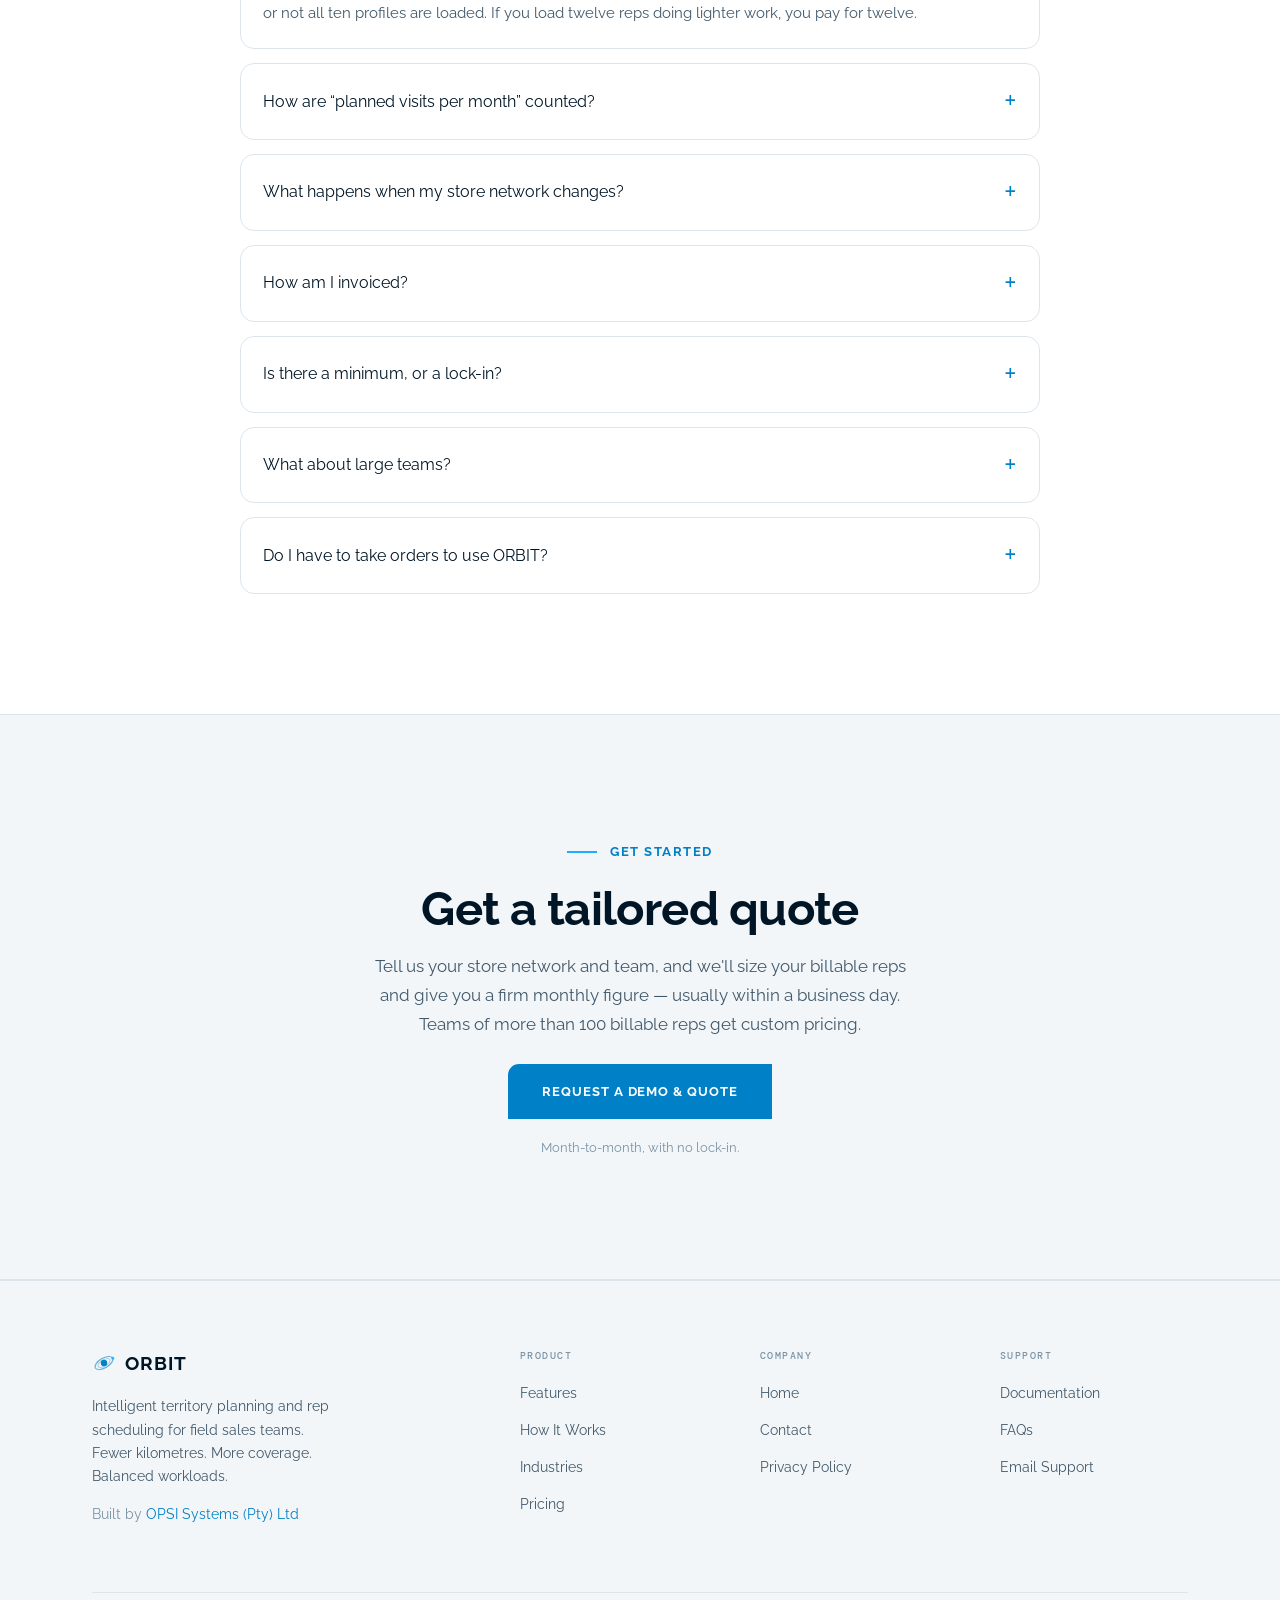
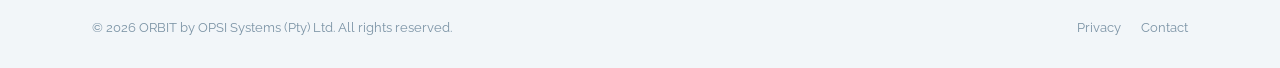
==== commit d77ff287: "Pricing: a simple $15 per billable rep, drop the rand price Co-Authored-By: Claude Opus 5.5 (1M cont" ====
--- a/billing.html
+++ b/billing.html
@@ -4,7 +4,7 @@
   <meta charset="UTF-8">
   <meta name="viewport" content="width=device-width, initial-scale=1.0">
   <title>ORBIT — Pricing &amp; Billing</title>
-  <meta name="description" content="ORBIT costs R 250 per billable rep per month in South Africa, or $15 elsewhere — the same price for Route Planning and Field Sales. Billable reps are the reps you deploy or the visit workload ORBIT plans, whichever is greater. Custom pricing above 100 billable reps. Billed monthly, no lock-in.">
+  <meta name="description" content="ORBIT costs $15 per billable rep per month — the same price for Route Planning and Field Sales. Billable reps are the reps you deploy or the visit workload ORBIT plans, whichever is greater. Custom pricing above 100 billable reps. Billed monthly, no lock-in.">
   <link rel="preconnect" href="https://fonts.googleapis.com">
   <link rel="preconnect" href="https://fonts.gstatic.com" crossorigin>
   <link href="https://fonts.googleapis.com/css2?family=Raleway:ital,wght@0,300;0,400;0,500;0,600;0,700;0,800;1,400;1,600&family=DM+Mono:wght@400;500&display=swap" rel="stylesheet">
@@ -102,9 +102,7 @@
     <p class="lead">Pay per rep, per month — for the reps you deploy or the visit workload ORBIT plans, whichever is greater. Run <strong>Route Planning</strong>, or switch on <strong>Field Sales</strong> for full order-taking — at the same price. Planning seats for your office team are always included, with no per-territory fees and no surprises.</p>
     <div class="p-launch f"><span>Launch pricing</span></div>
     <div class="p-price f">
-      <div class="p-amt"><span class="p-cur">R</span>250<span class="p-per">per billable rep / month<br>in South Africa</span></div>
-      <div class="p-or">or</div>
-      <div class="p-amt"><span class="p-cur">$</span>15<span class="p-per">per billable rep / month<br>everywhere else (USD)</span></div>
+      <div class="p-amt"><span class="p-cur">$</span>15<span class="p-per">per billable rep / month</span></div>
     </div>
     <p class="p-note p-big f">One price for both modes. Minimum of <strong>10 billable reps</strong>; custom pricing applies above <strong>100</strong>. Prices exclude VAT.</p>
     <div>
@@ -126,7 +124,7 @@
       <div class="bill-cardc f">
         <div class="bill-num">1</div>
         <h3>One rate per rep — both modes</h3>
-        <p><strong>R 250</strong> per billable rep per month in South Africa, or <strong>$15</strong> elsewhere — for <strong>Route Planning</strong> and <strong>Field Sales</strong> alike, with office planning seats included. No per-store, per-territory or per-module fees.</p>
+        <p><strong>$15</strong> per billable rep per month — for <strong>Route Planning</strong> and <strong>Field Sales</strong> alike, with office planning seats included. No per-store, per-territory or per-module fees.</p>
       </div>
       <div class="bill-cardc f d1">
         <div class="bill-num">2</div>
@@ -164,14 +162,14 @@
         <div class="ex-row"><span>Reps deployed</span><span>12</span></div>
         <div class="ex-row"><span>Planned store visits / month</span><span>7,200</span></div>
         <div class="ex-row"><span>Workload reps (7,200 ÷ 800)</span><span>9</span></div>
-        <div class="ex-out">Billable reps = <b>max(12, 9) = 12</b> — you simply pay for your team: 12 × R 250 = <b>R 3,000 a month</b>.</div>
+        <div class="ex-out">Billable reps = <b>max(12, 9) = 12</b> — you simply pay for your team: 12 × $15 = <b>$180 a month</b>.</div>
       </div>
       <div class="ex-card f d1">
         <h4>Example B — a big network, few reps loaded</h4>
         <div class="ex-row"><span>Reps deployed</span><span>6</span></div>
         <div class="ex-row"><span>Planned store visits / month</span><span>9,600</span></div>
         <div class="ex-row"><span>Workload reps (9,600 ÷ 800)</span><span>12</span></div>
-        <div class="ex-out">Billable reps = <b>max(6, 12) = 12</b> — the workload sets the price, so a huge network can't be run on paper for the cost of one rep: 12 × R 250 = <b>R 3,000 a month</b>.</div>
+        <div class="ex-out">Billable reps = <b>max(6, 12) = 12</b> — the workload sets the price, so a huge network can't be run on paper for the cost of one rep: 12 × $15 = <b>$180 a month</b>.</div>
       </div>
     </div>
   </div>
@@ -232,8 +230,8 @@
         <p>On a fixed date each month we snapshot your billable reps and freeze the figure — so every invoice is reproducible and auditable, and mid-month changes never cause surprises.</p>
       </div>
       <div class="bill-cardc f d1">
-        <h3>ZAR or USD</h3>
-        <p>Invoiced in rand at R 250 per billable rep in South Africa, or in US dollars at $15 everywhere else. Prices exclude VAT.</p>
+        <h3>Billed in US dollars</h3>
+        <p>Invoiced in US dollars at $15 per billable rep per month. Prices exclude VAT.</p>
       </div>
       <div class="bill-cardc f d2">
         <h3>Custom pricing at scale</h3>
@@ -269,7 +267,7 @@
       </details>
       <details>
         <summary>Is there a minimum, or a lock-in?</summary>
-        <p>The minimum is 10 billable reps — R 2,500 a month in South Africa, or $150 elsewhere — so we can support you properly. Billing is month-to-month with no lock-in. Annual plans are available at a discount.</p>
+        <p>The minimum is 10 billable reps — $150 a month — so we can support you properly. Billing is month-to-month with no lock-in. Annual plans are available at a discount.</p>
       </details>
       <details>
         <summary>What about large teams?</summary>
--- a/style.css
+++ b/style.css
@@ -408,12 +408,11 @@
 .p-feats li { display:flex; gap:10px; font-size:0.85rem; color:var(--text-2); }
 .p-feats li::before { content:'✓'; color:var(--green); font-weight:700; flex-shrink:0; }
 .p-note { text-align:center; font-size:0.82rem; color:var(--text-3); }
-/* The headline price: rand for South Africa, dollars elsewhere, side by side. */
+/* The headline price. */
 .p-price { display:flex; justify-content:center; align-items:center; gap:34px; flex-wrap:wrap; margin:0 auto 14px; }
 .p-amt { display:flex; align-items:flex-start; font-family:var(--serif); font-weight:800; font-size:3.4rem; line-height:1; color:var(--ink); letter-spacing:-0.02em; }
 .p-cur { font-size:1.6rem; font-weight:700; color:var(--accent); margin:6px 4px 0 0; }
 .p-per { font-family:var(--sans); font-size:0.8rem; font-weight:600; line-height:1.4; letter-spacing:0; color:var(--text-3); margin:8px 0 0 12px; text-align:left; }
-.p-or { font-family:var(--mono); font-size:0.75rem; text-transform:uppercase; letter-spacing:0.14em; color:var(--text-3); }
 .p-launch { text-align:center; margin-bottom:16px; }
 .p-launch span { display:inline-block; font-family:var(--mono); font-size:0.68rem; font-weight:500; text-transform:uppercase; letter-spacing:0.14em; color:#6f6c05; background:rgba(199,194,20,0.16); border:1px solid rgba(199,194,20,0.5); border-radius:var(--r-pill); padding:4px 14px; }
 .p-note.p-big { font-size:0.92rem; color:var(--text-2); margin-bottom:44px; }
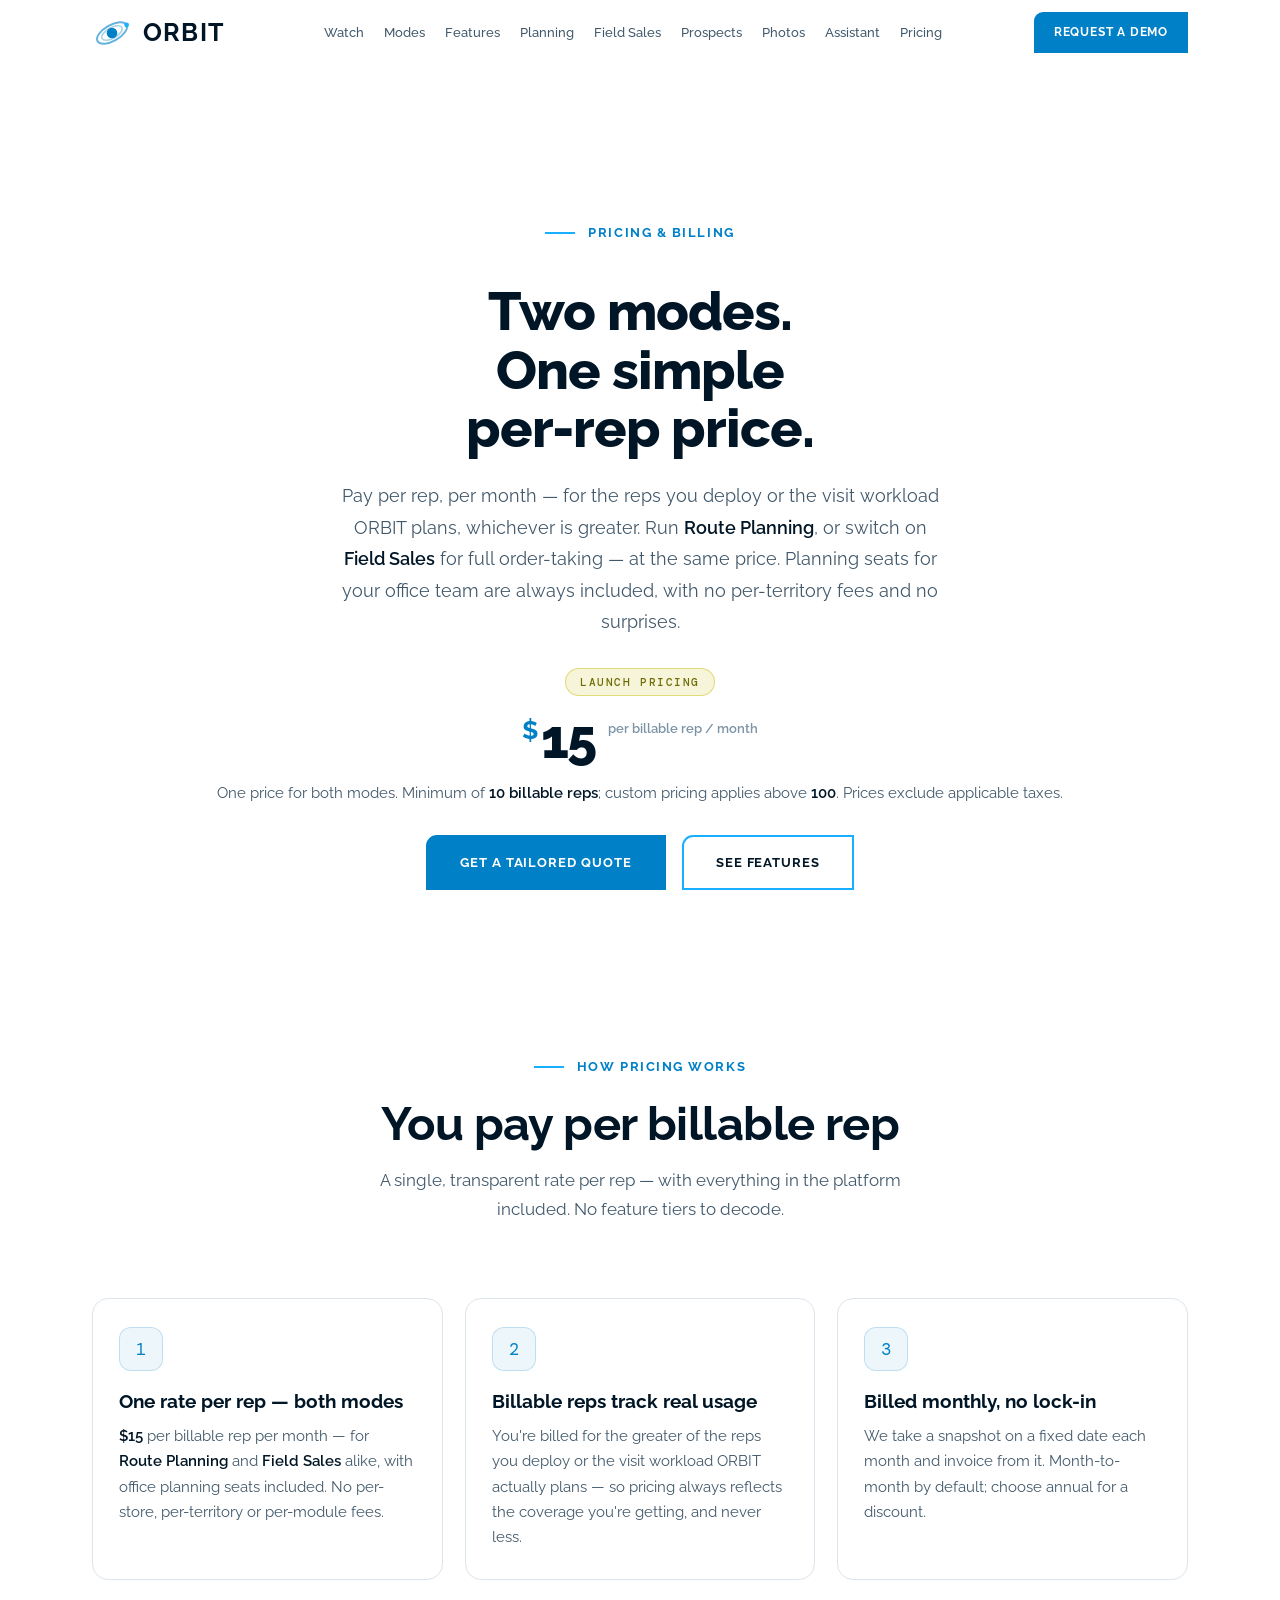
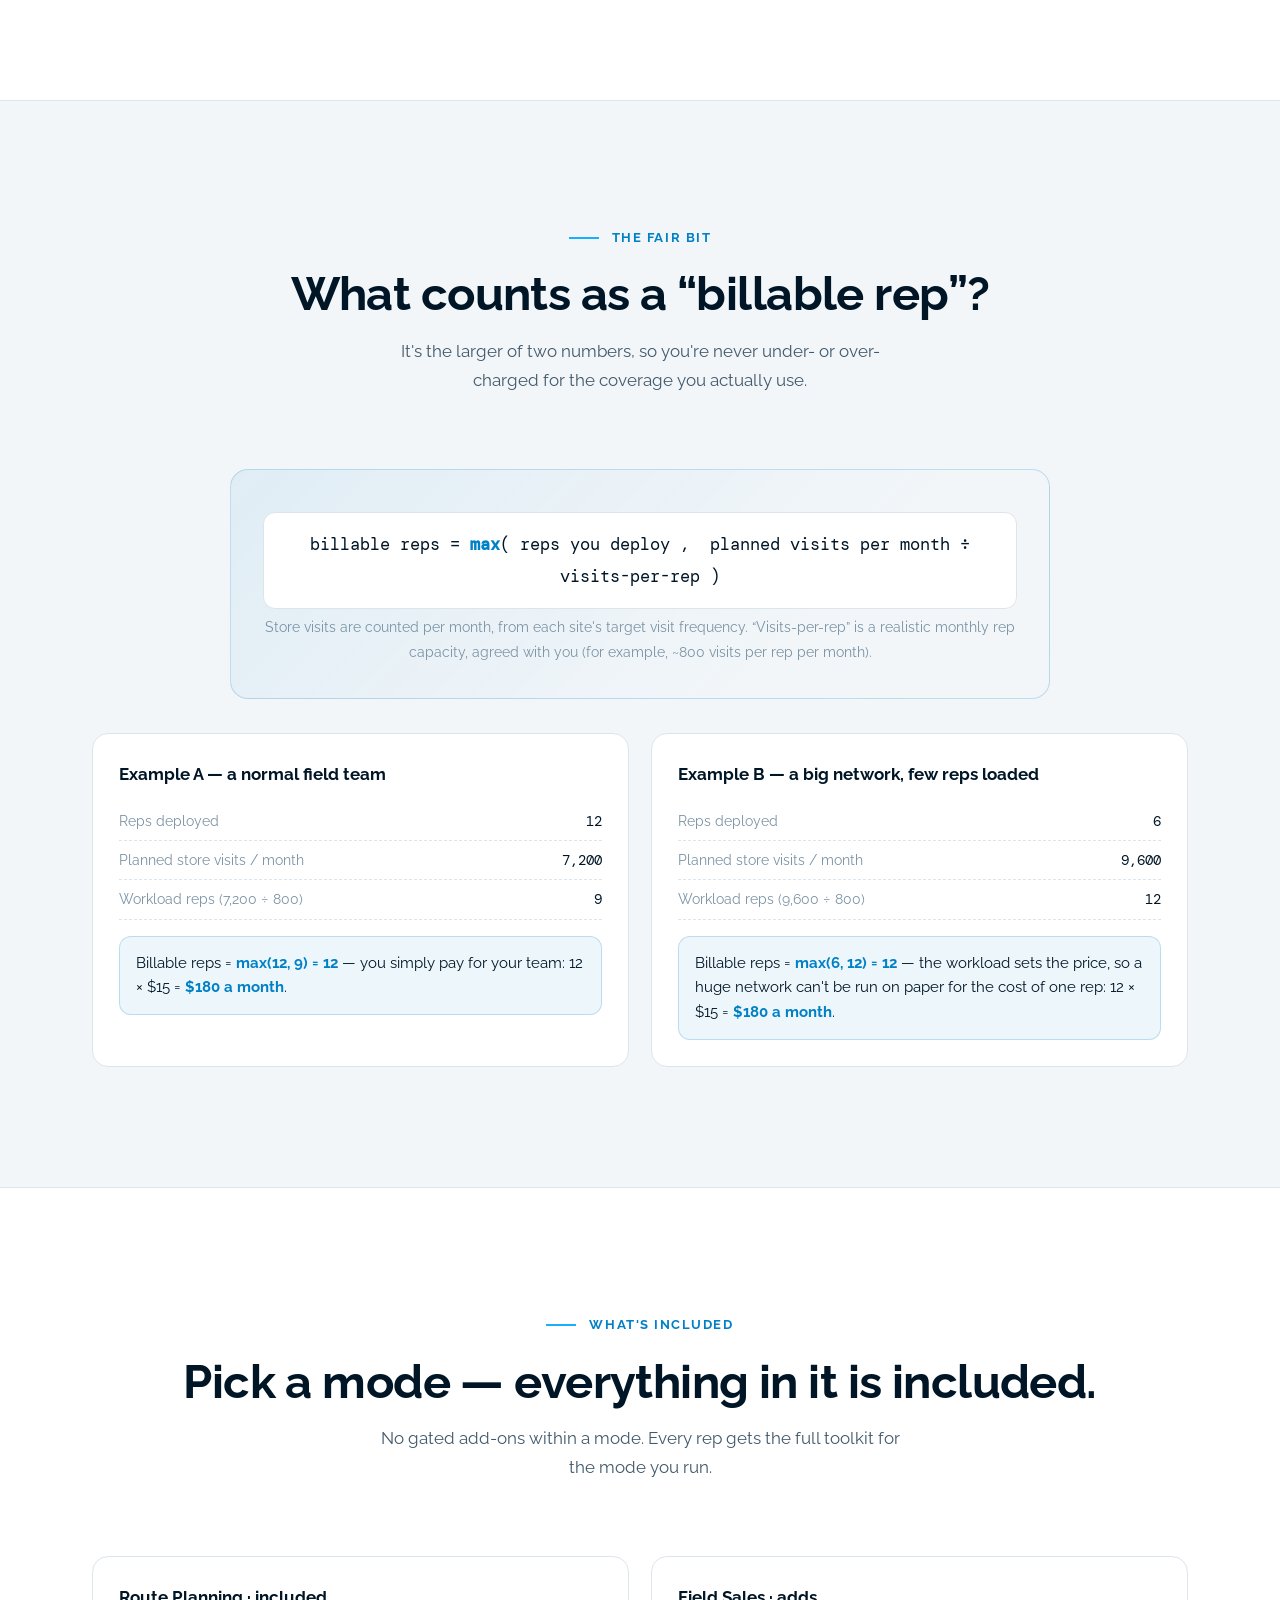
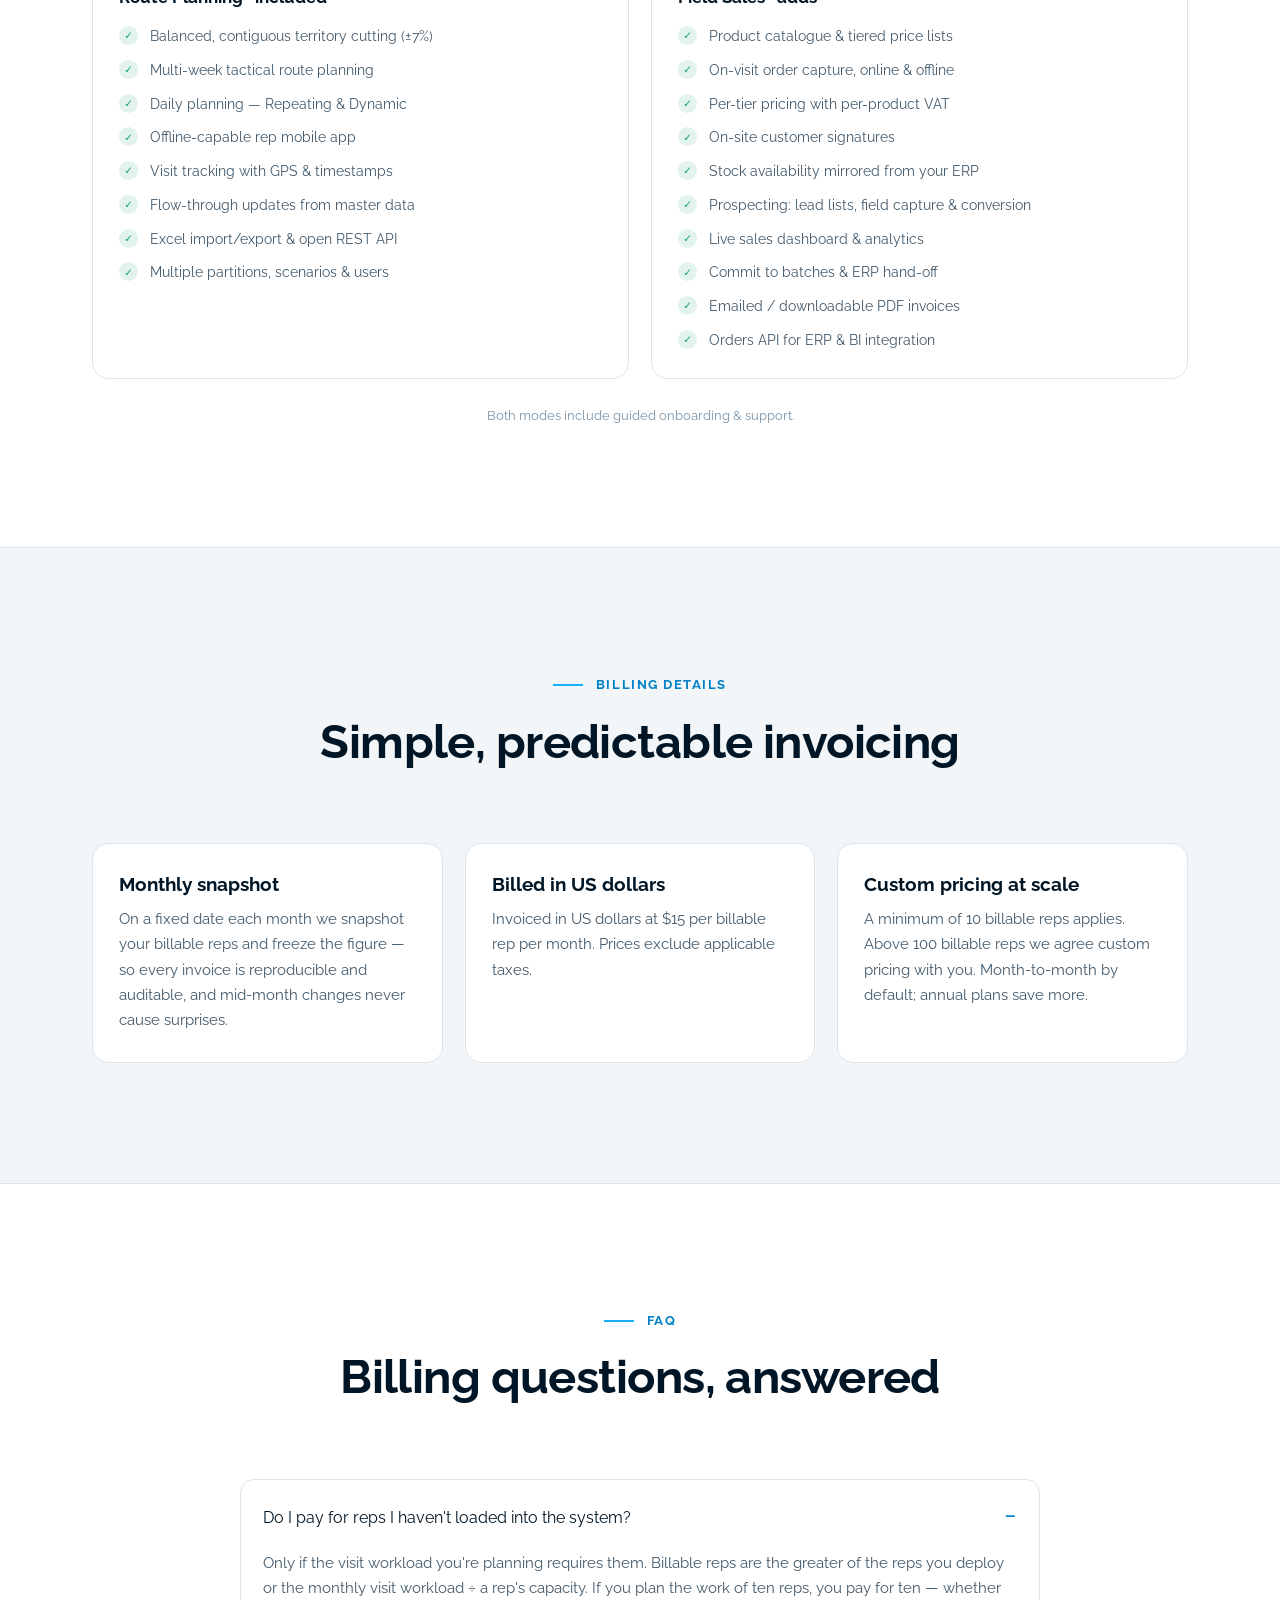
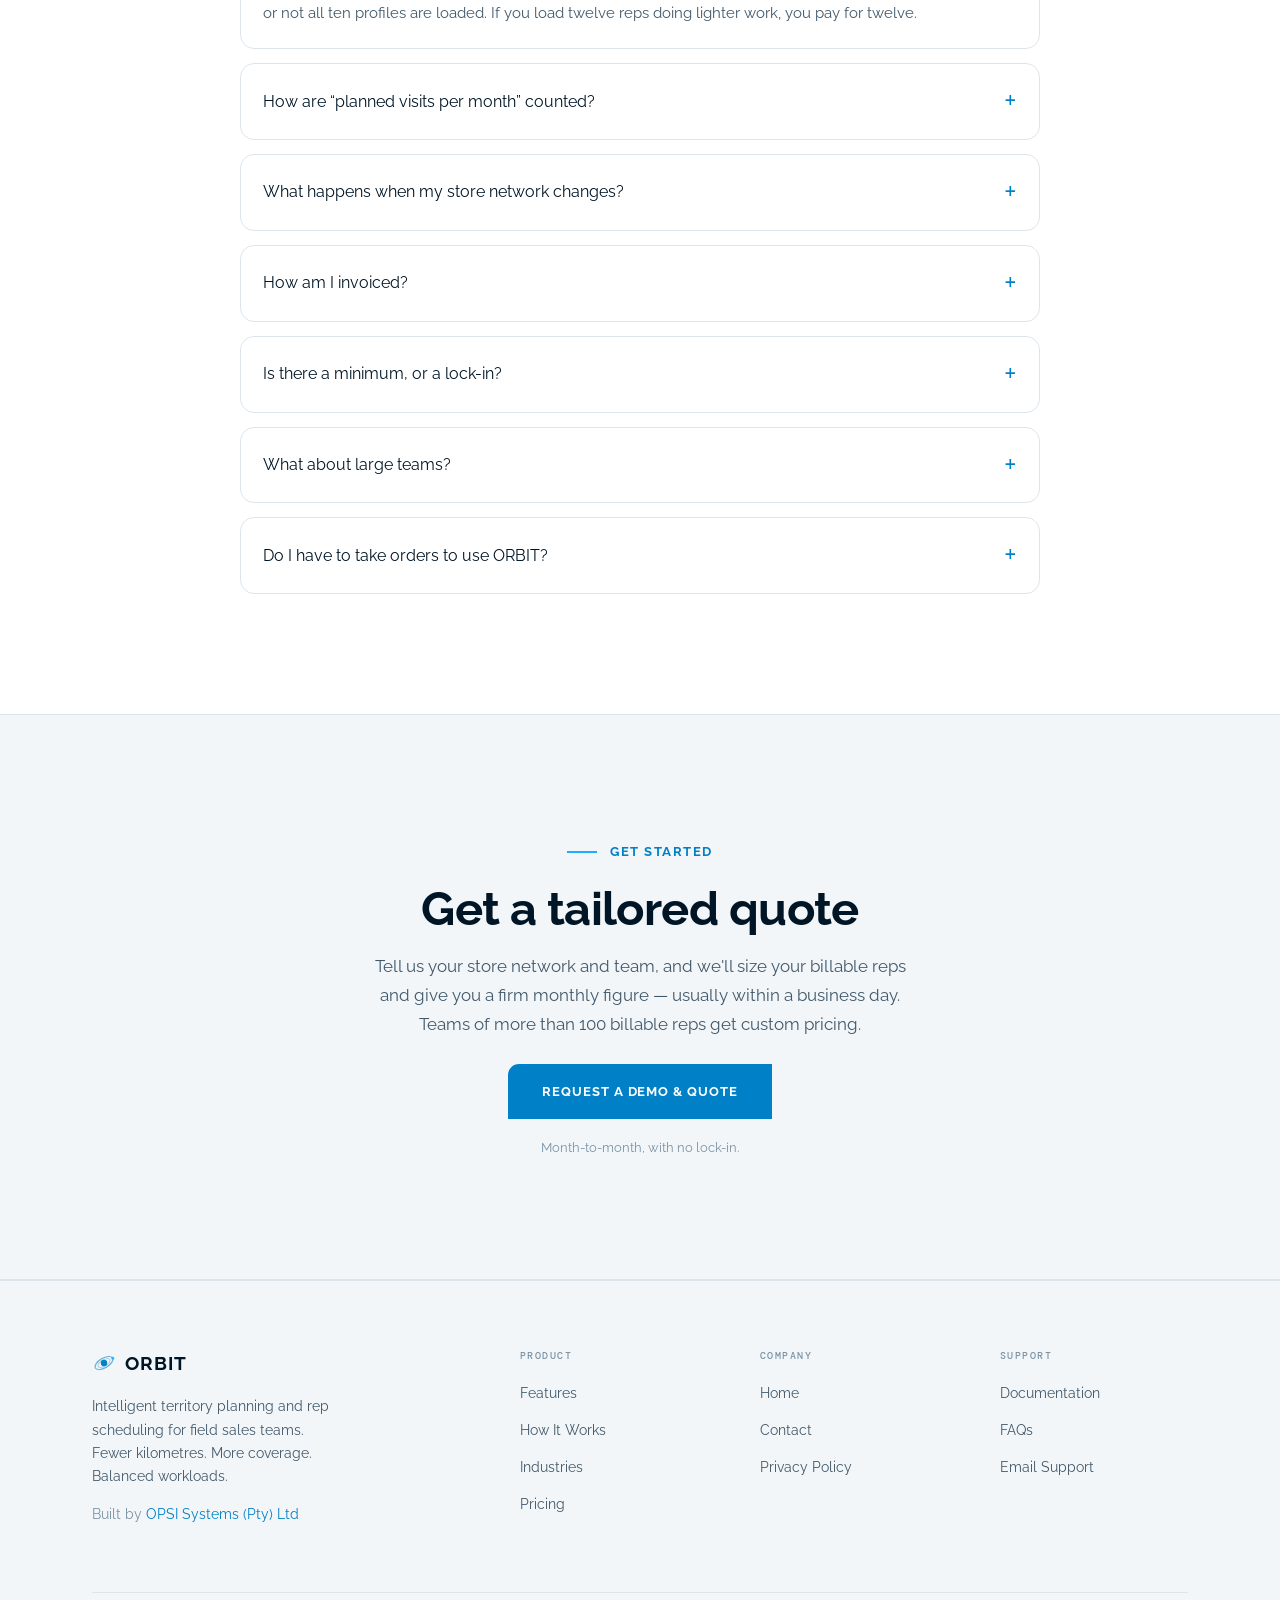
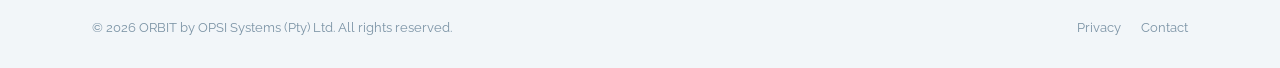
==== commit cf2902d8: "Pricing: prices exclude applicable taxes, not VAT Co-Authored-By: Claude Opus 5.5 (1M context) <nore" ====
--- a/billing.html
+++ b/billing.html
@@ -104,7 +104,7 @@
     <div class="p-price f">
       <div class="p-amt"><span class="p-cur">$</span>15<span class="p-per">per billable rep / month</span></div>
     </div>
-    <p class="p-note p-big f">One price for both modes. Minimum of <strong>10 billable reps</strong>; custom pricing applies above <strong>100</strong>. Prices exclude VAT.</p>
+    <p class="p-note p-big f">One price for both modes. Minimum of <strong>10 billable reps</strong>; custom pricing applies above <strong>100</strong>. Prices exclude applicable taxes.</p>
     <div>
       <a href="index.html#demo" class="btn btn-primary btn-lg">Get a Tailored Quote</a>
       <a href="index.html#features" class="btn btn-ghost btn-lg">See Features</a>
@@ -231,7 +231,7 @@
       </div>
       <div class="bill-cardc f d1">
         <h3>Billed in US dollars</h3>
-        <p>Invoiced in US dollars at $15 per billable rep per month. Prices exclude VAT.</p>
+        <p>Invoiced in US dollars at $15 per billable rep per month. Prices exclude applicable taxes.</p>
       </div>
       <div class="bill-cardc f d2">
         <h3>Custom pricing at scale</h3>
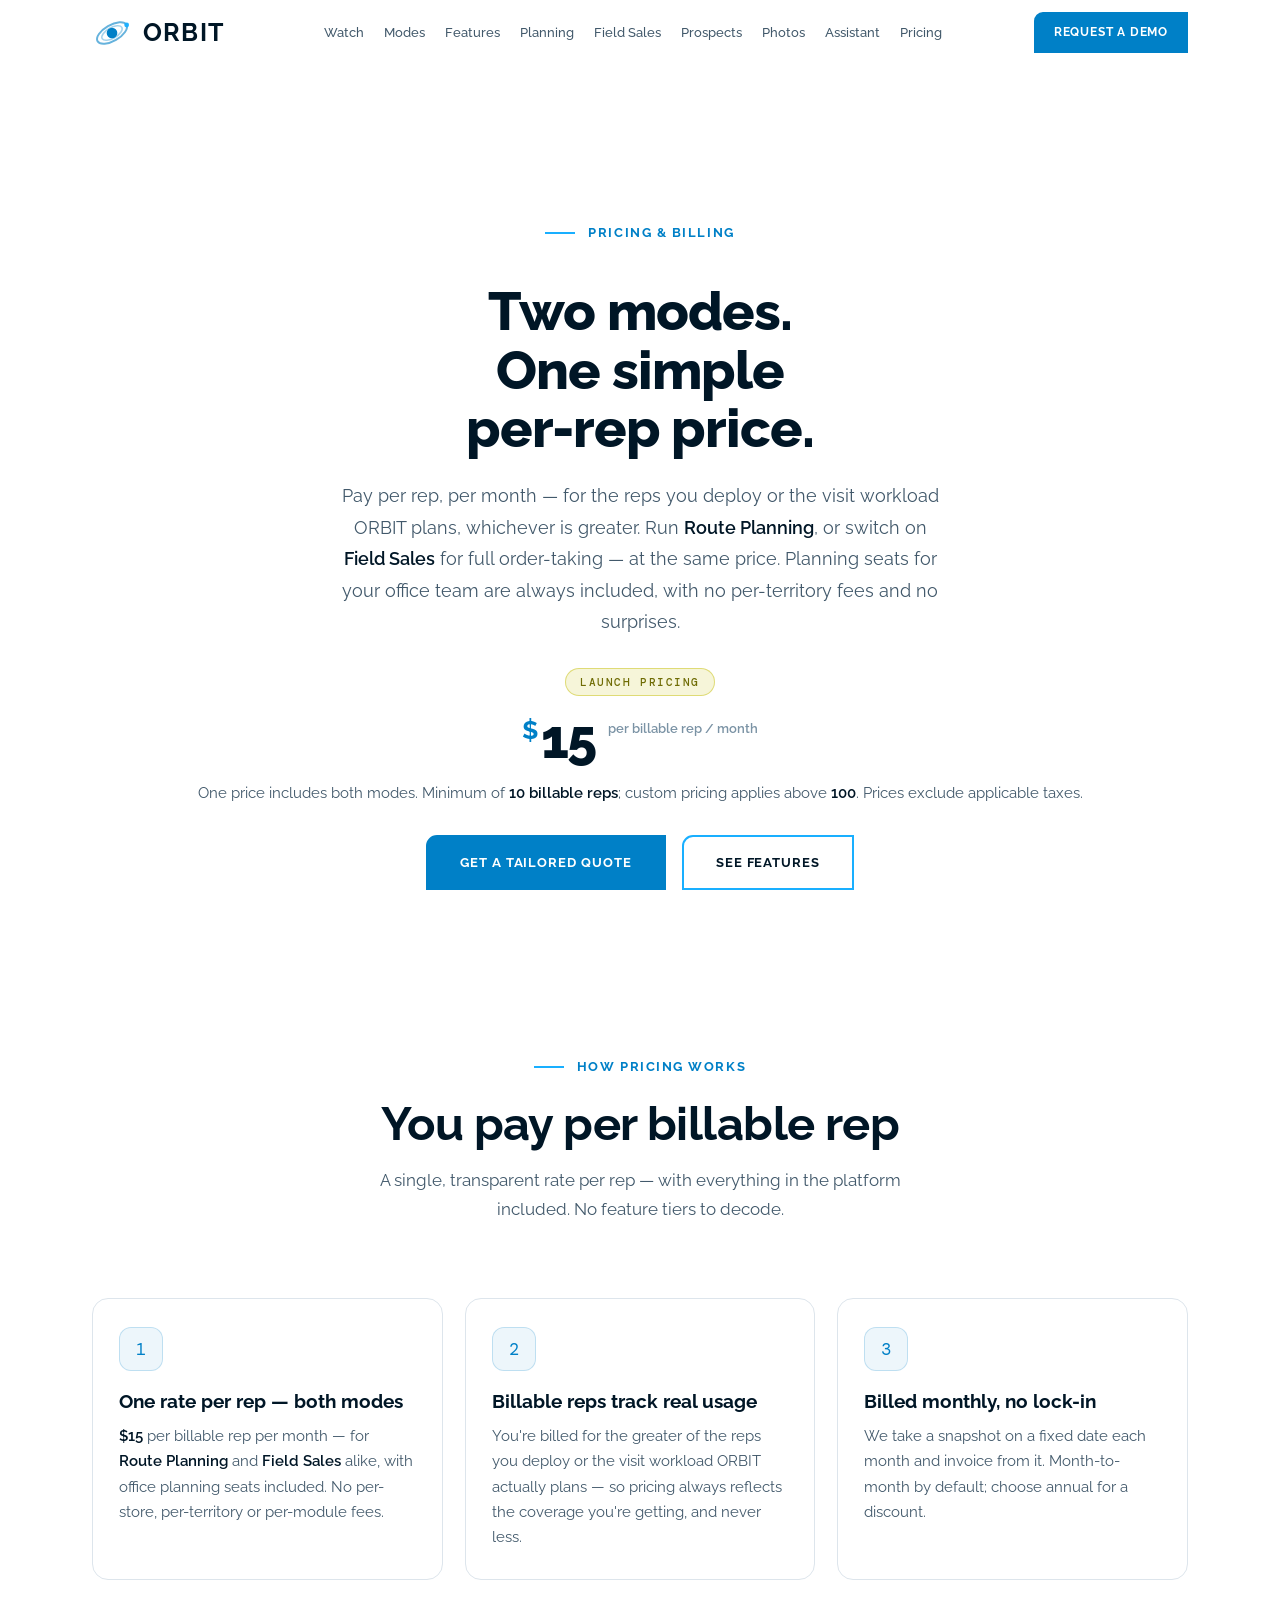
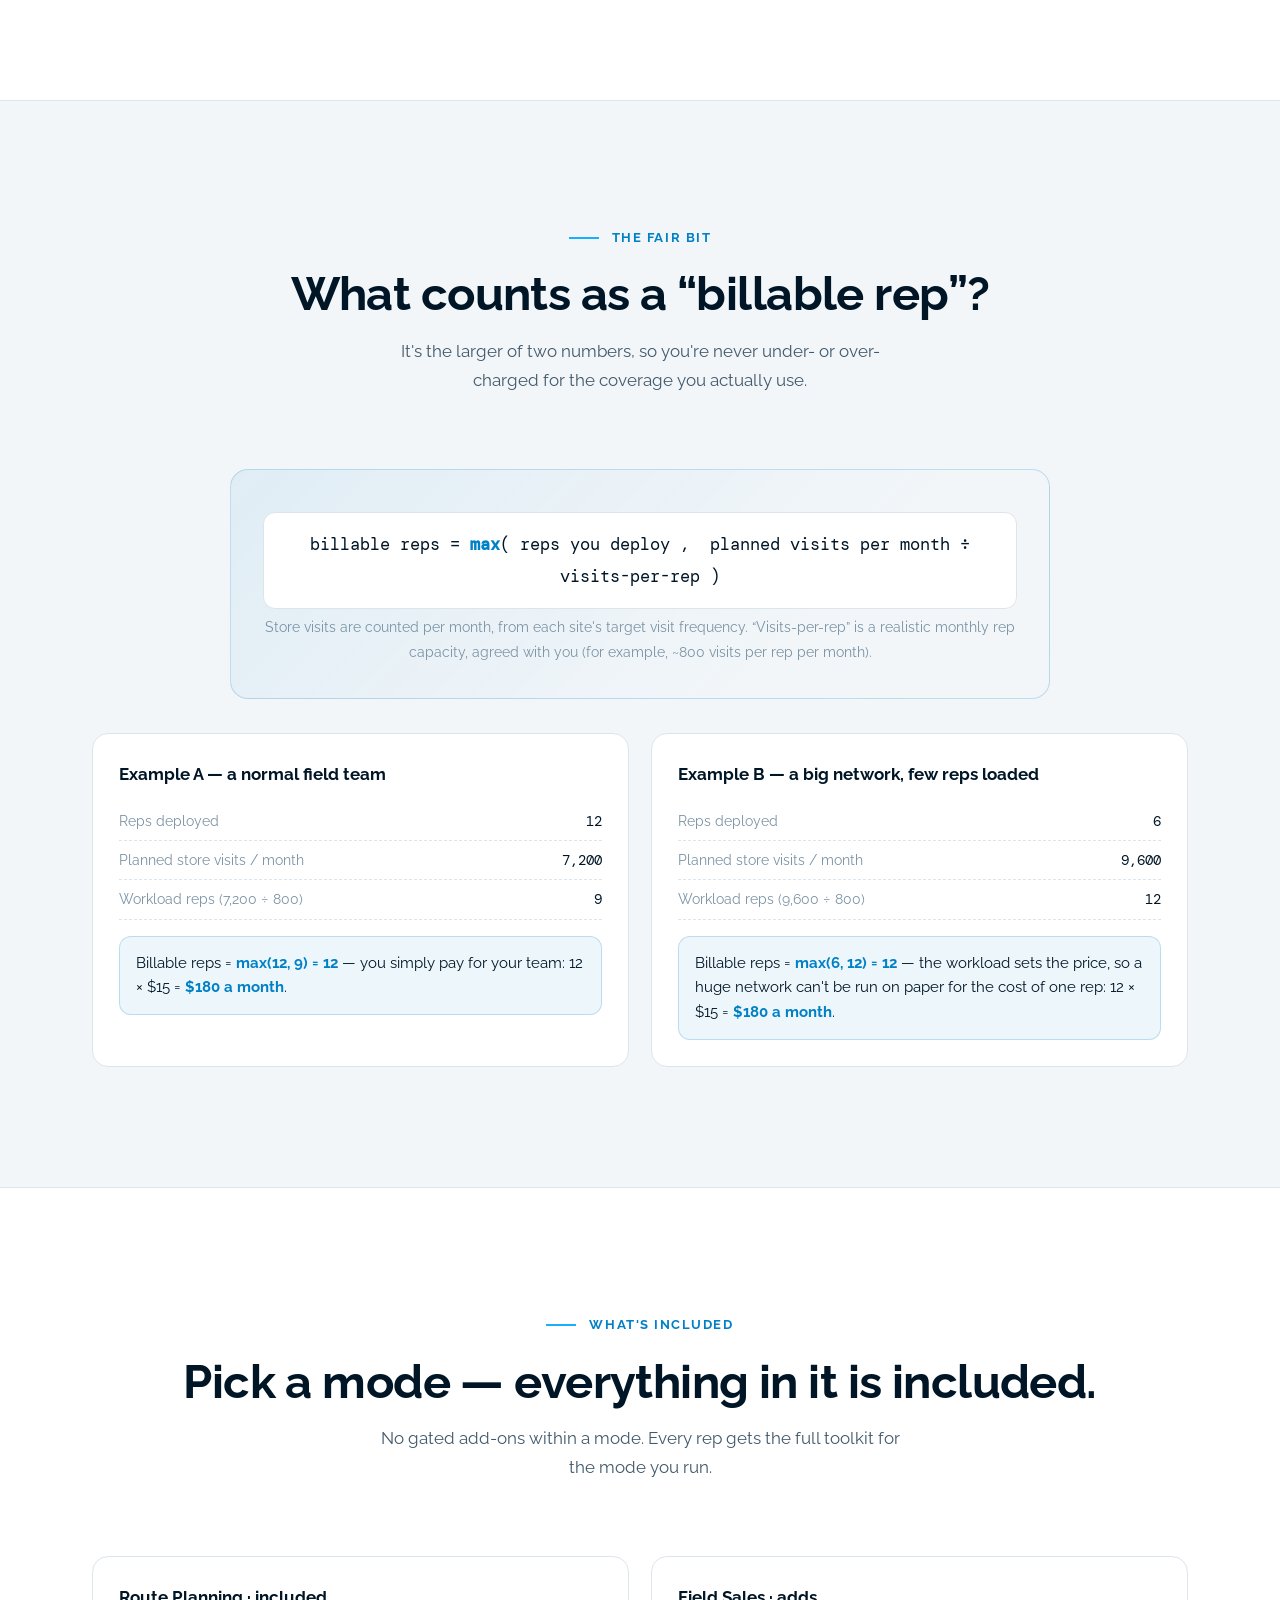
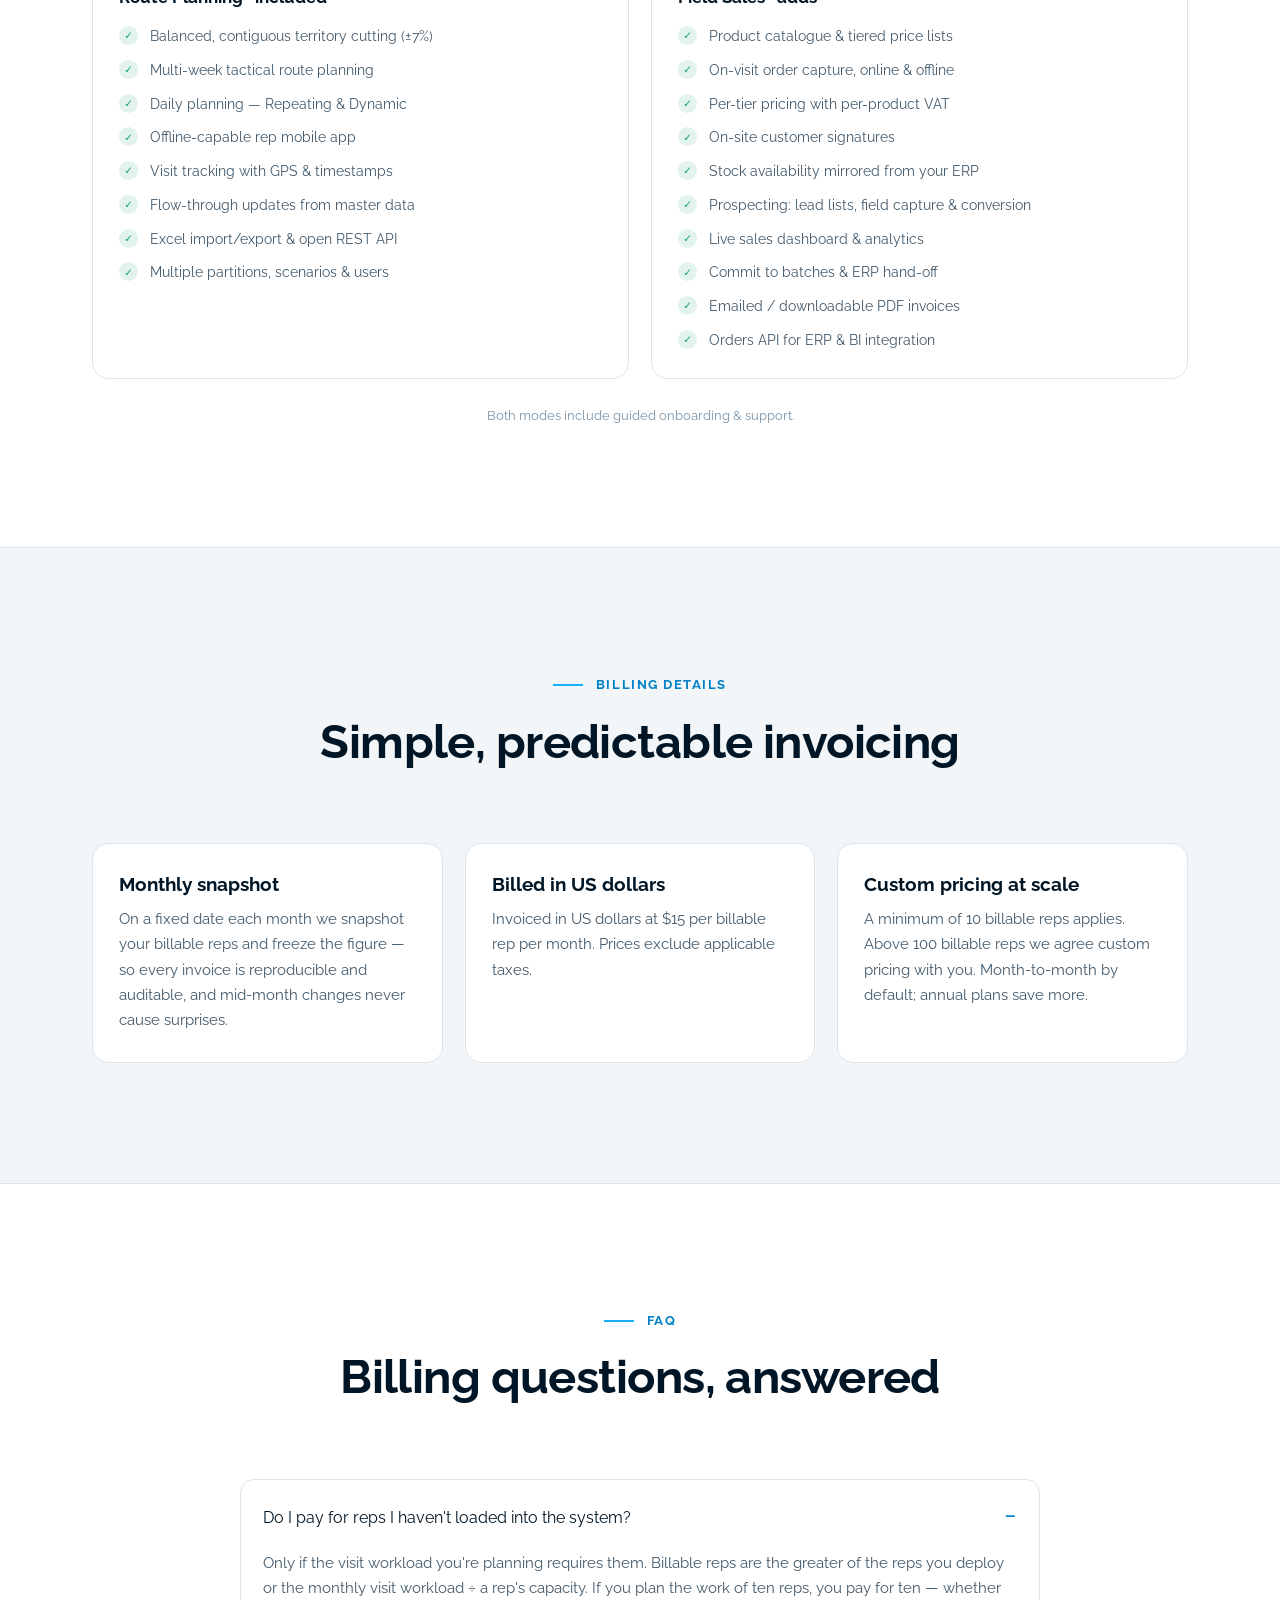
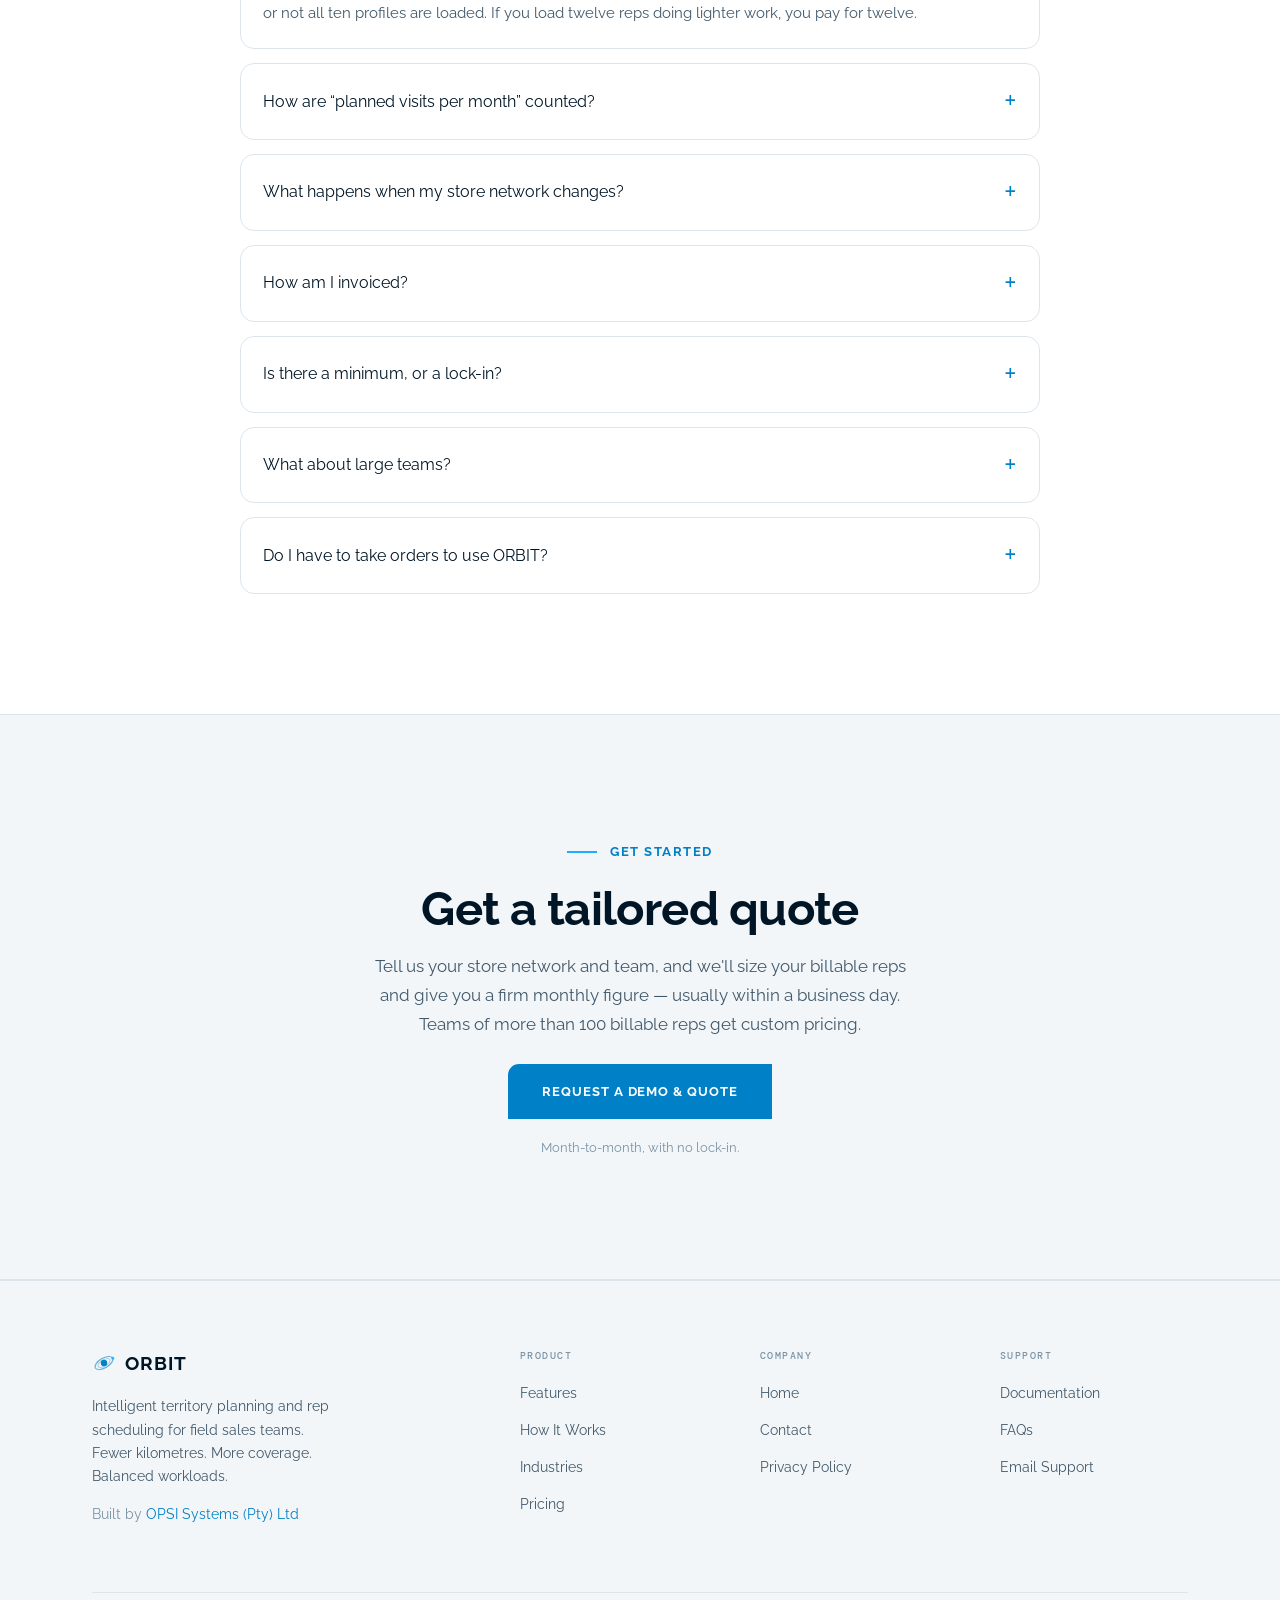
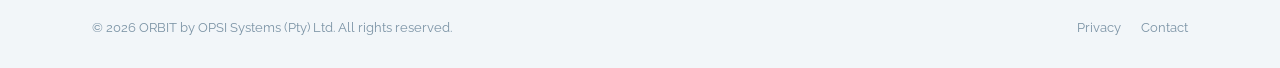
==== commit 9521b71f: "Pricing: one price includes both modes Co-Authored-By: Claude Opus 5.5 (1M context) <noreply@anthrop" ====
--- a/billing.html
+++ b/billing.html
@@ -104,7 +104,7 @@
     <div class="p-price f">
       <div class="p-amt"><span class="p-cur">$</span>15<span class="p-per">per billable rep / month</span></div>
     </div>
-    <p class="p-note p-big f">One price for both modes. Minimum of <strong>10 billable reps</strong>; custom pricing applies above <strong>100</strong>. Prices exclude applicable taxes.</p>
+    <p class="p-note p-big f">One price includes both modes. Minimum of <strong>10 billable reps</strong>; custom pricing applies above <strong>100</strong>. Prices exclude applicable taxes.</p>
     <div>
       <a href="index.html#demo" class="btn btn-primary btn-lg">Get a Tailored Quote</a>
       <a href="index.html#features" class="btn btn-ghost btn-lg">See Features</a>
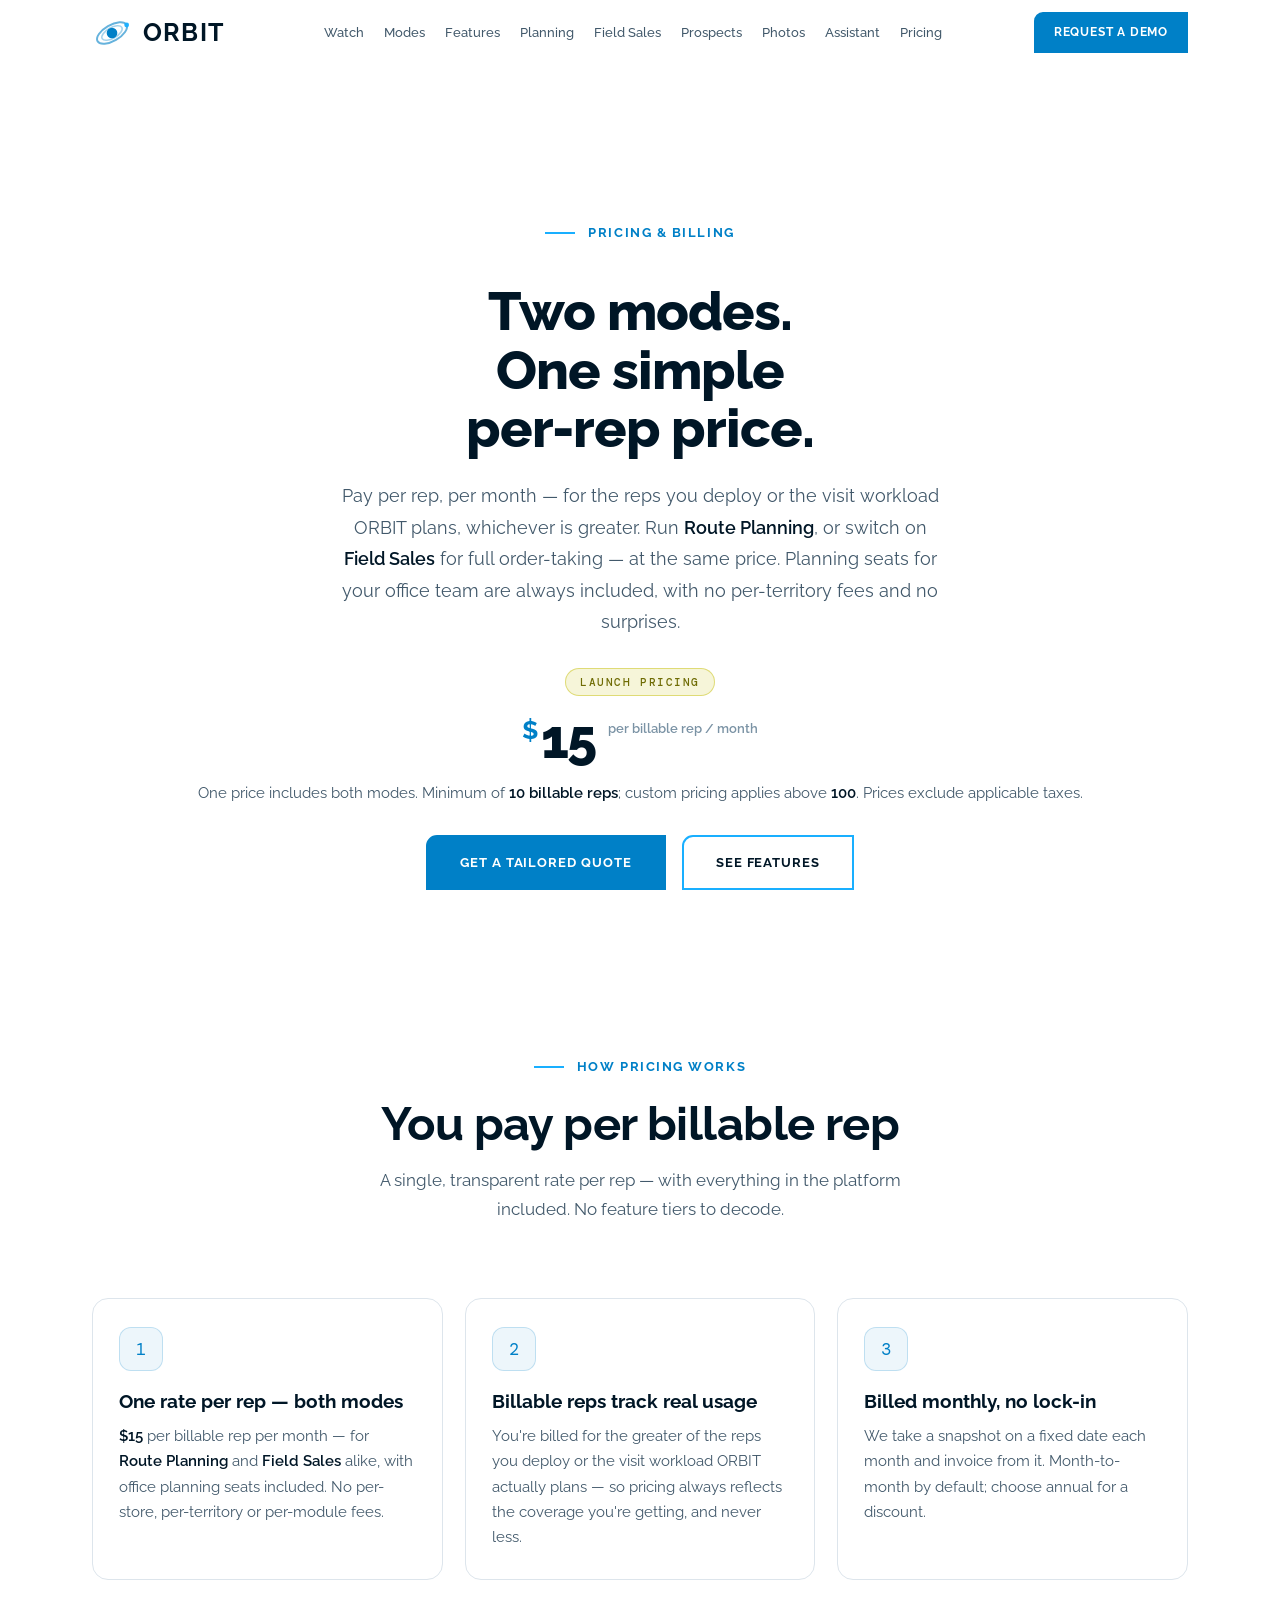
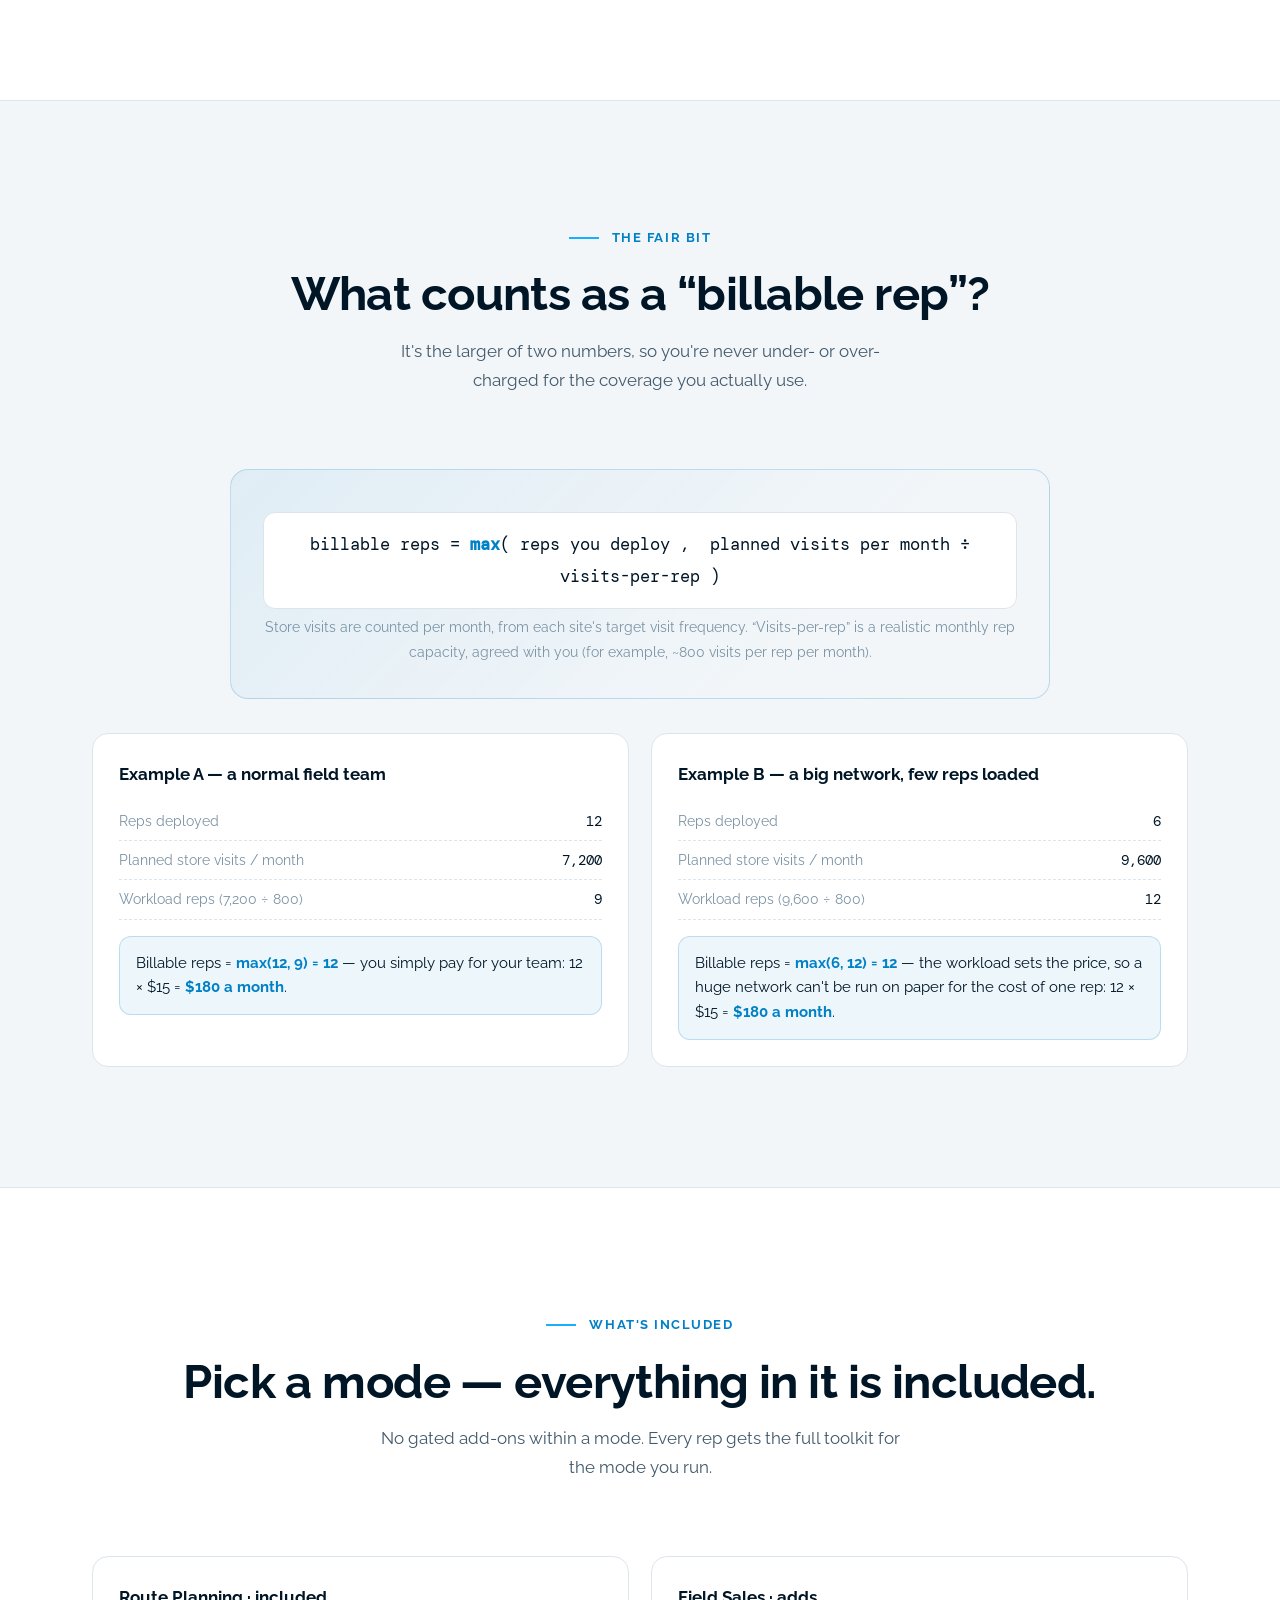
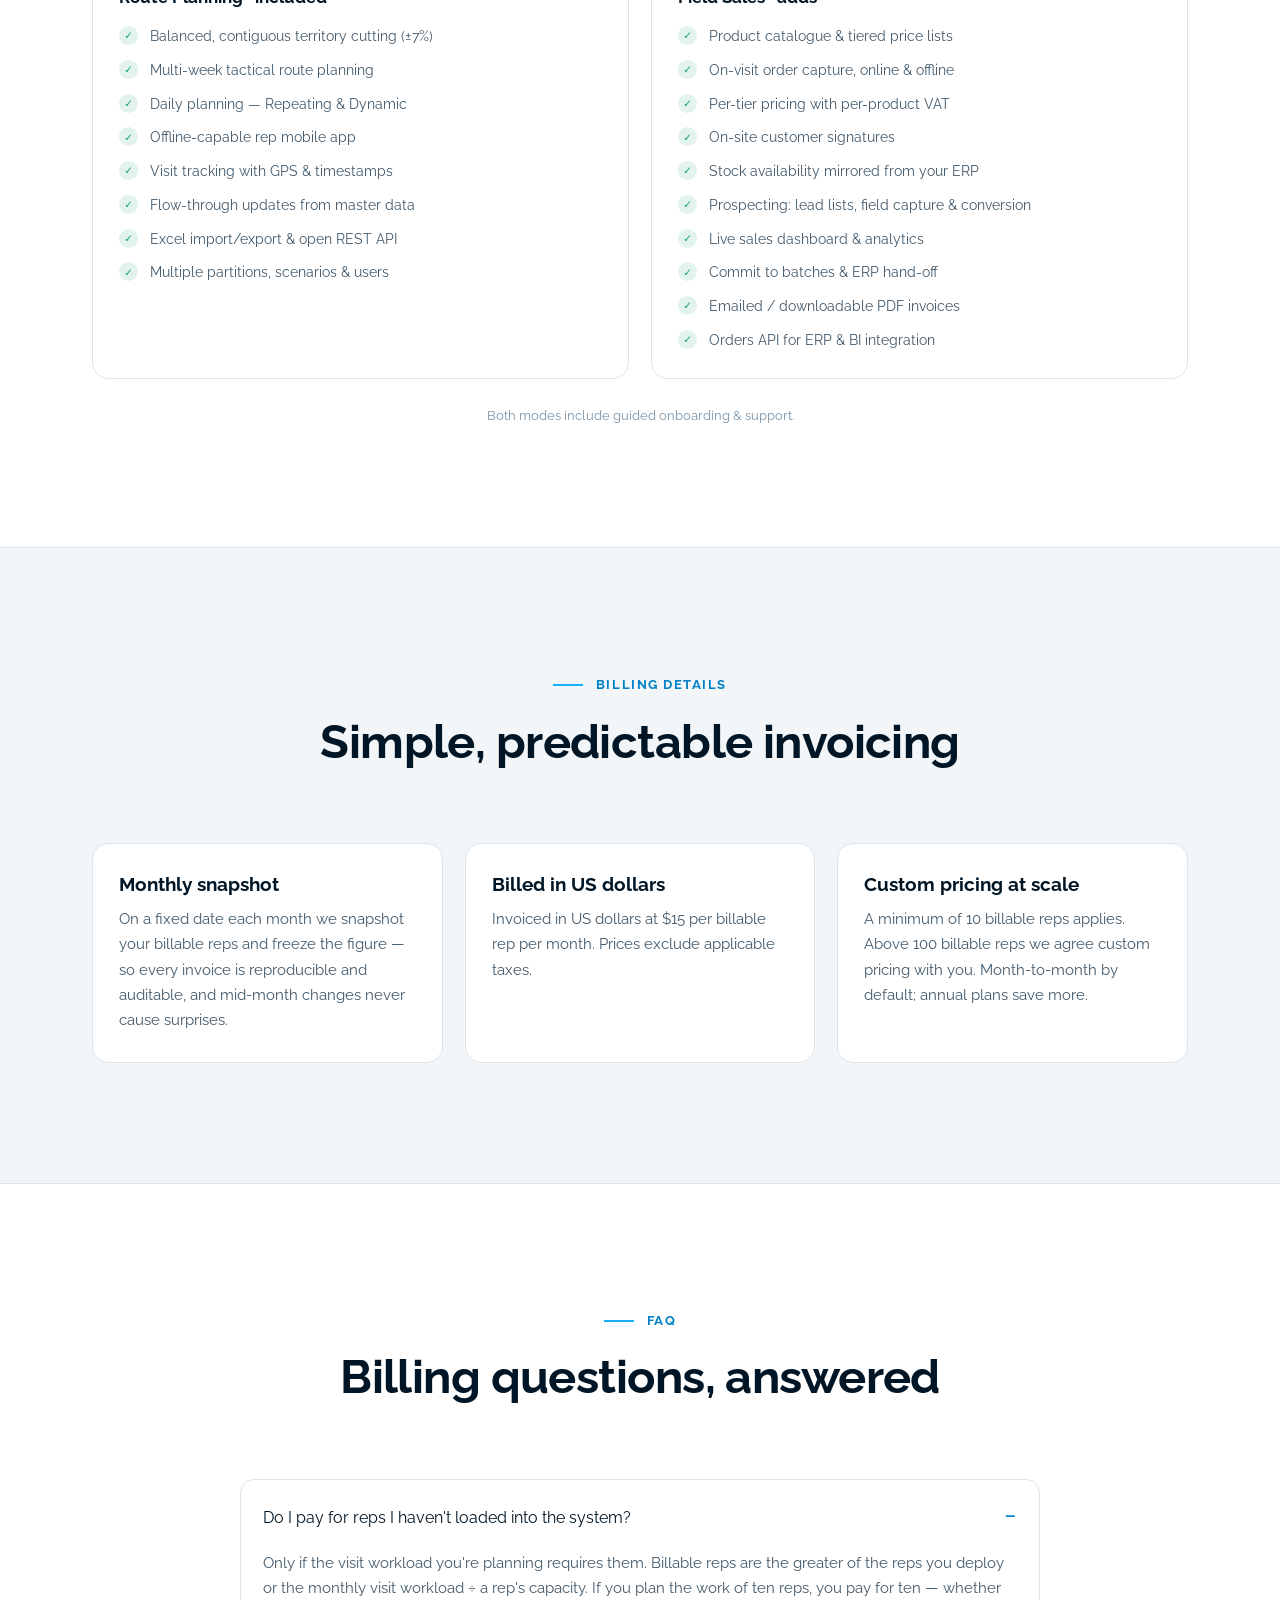
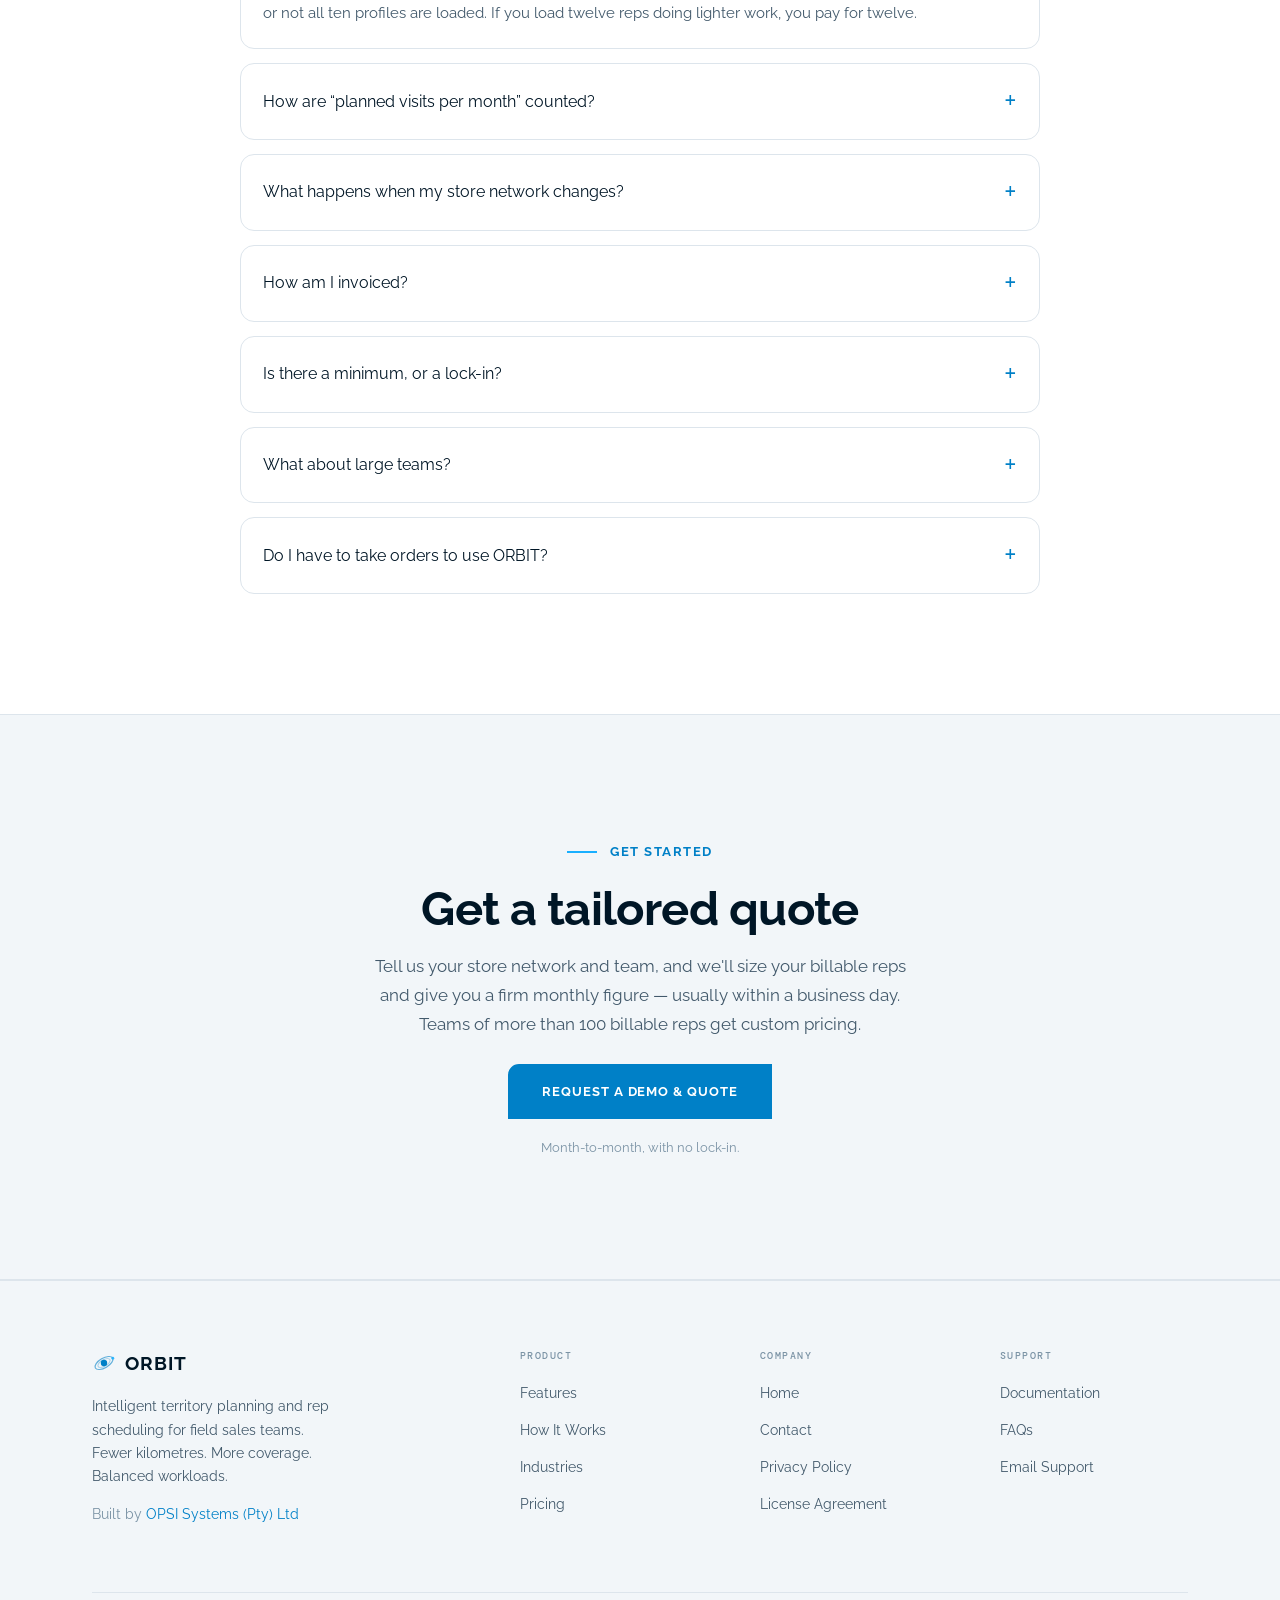
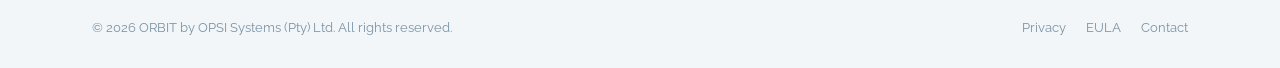
==== commit a51eeb0b: "Restore the ORBIT EULA, invoiced in USD Bring back eula.html with clause 11.3 invoicing in US dollar" ====
--- a/billing.html
+++ b/billing.html
@@ -328,6 +328,7 @@
           <li><a href="index.html">Home</a></li>
           <li><a href="index.html#demo">Contact</a></li>
           <li><a href="privacy.html">Privacy Policy</a></li>
+          <li><a href="eula.html">License Agreement</a></li>
         </ul>
       </div>
       <div class="ft-col">
@@ -343,6 +344,7 @@
       <span>© 2026 ORBIT by OPSI Systems (Pty) Ltd. All rights reserved.</span>
       <div class="ft-legal">
         <a href="privacy.html">Privacy</a>
+        <a href="eula.html">EULA</a>
         <a href="index.html#demo">Contact</a>
       </div>
     </div>
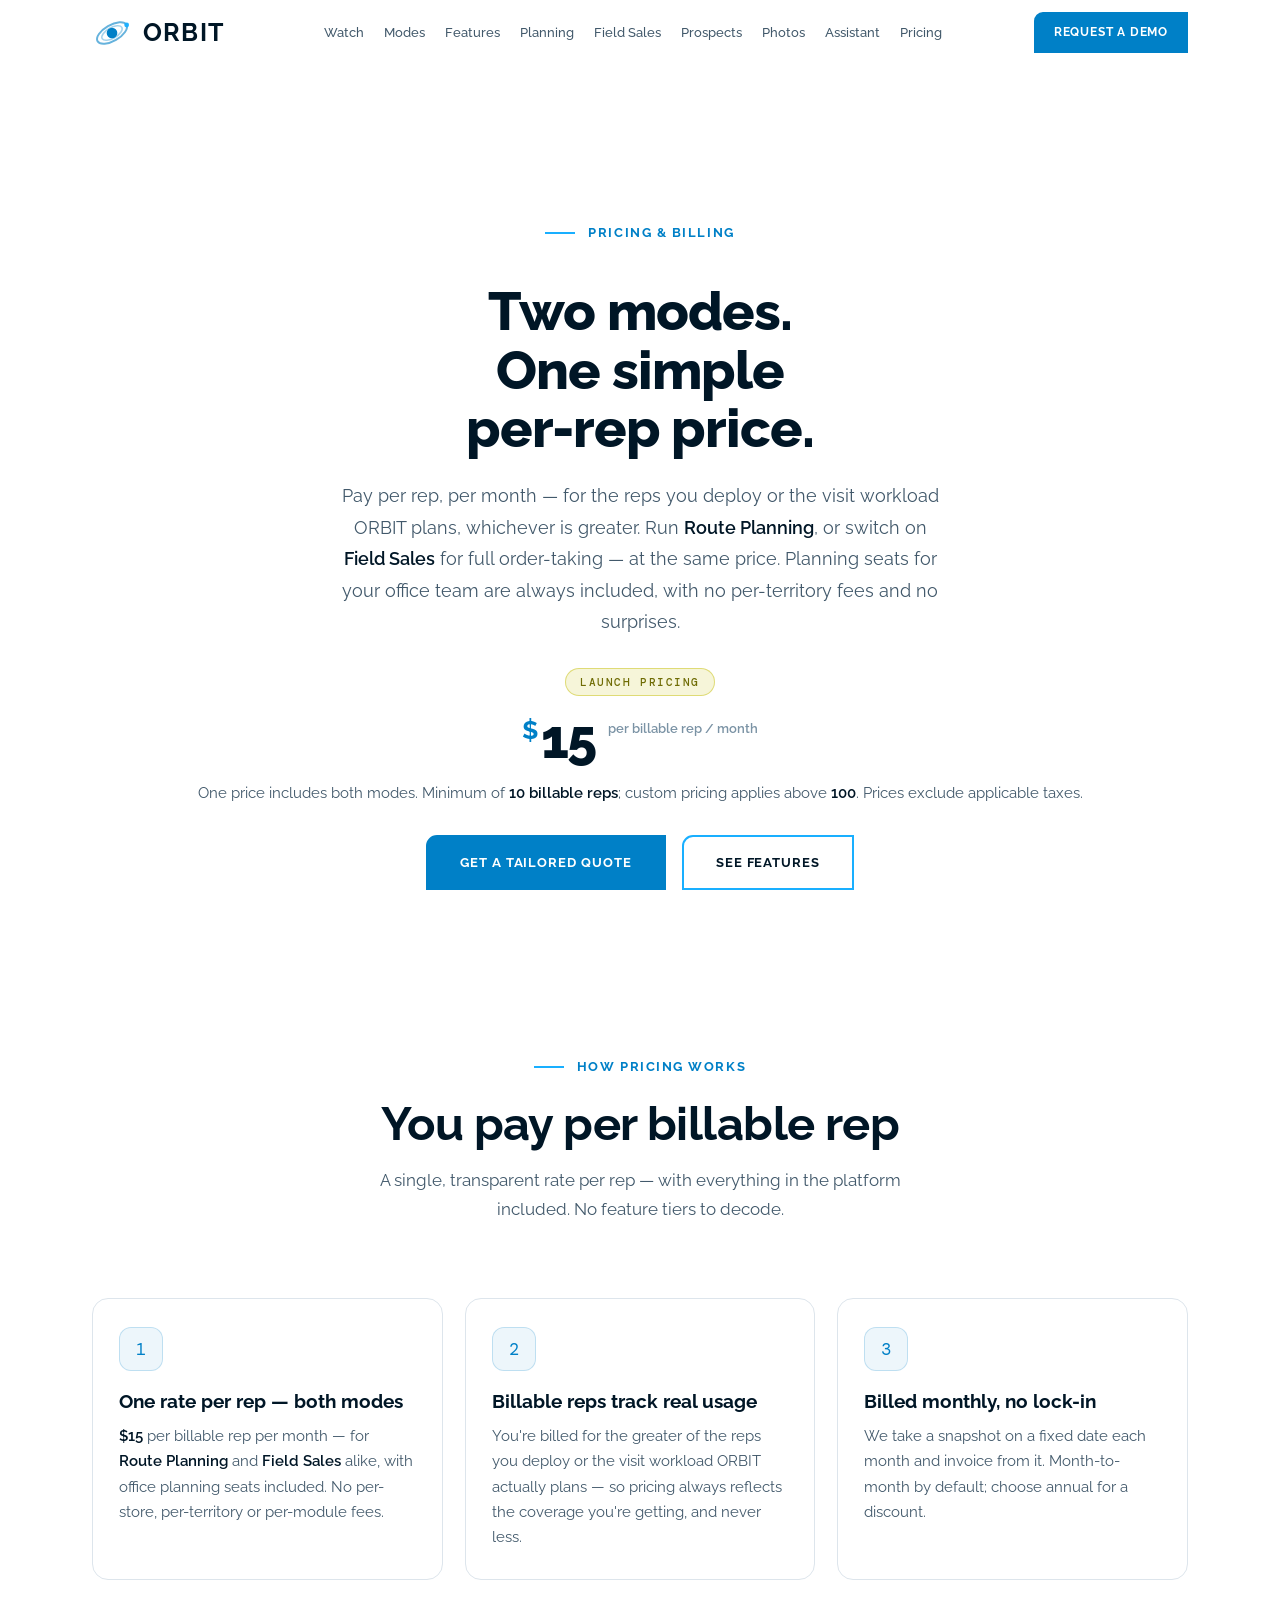
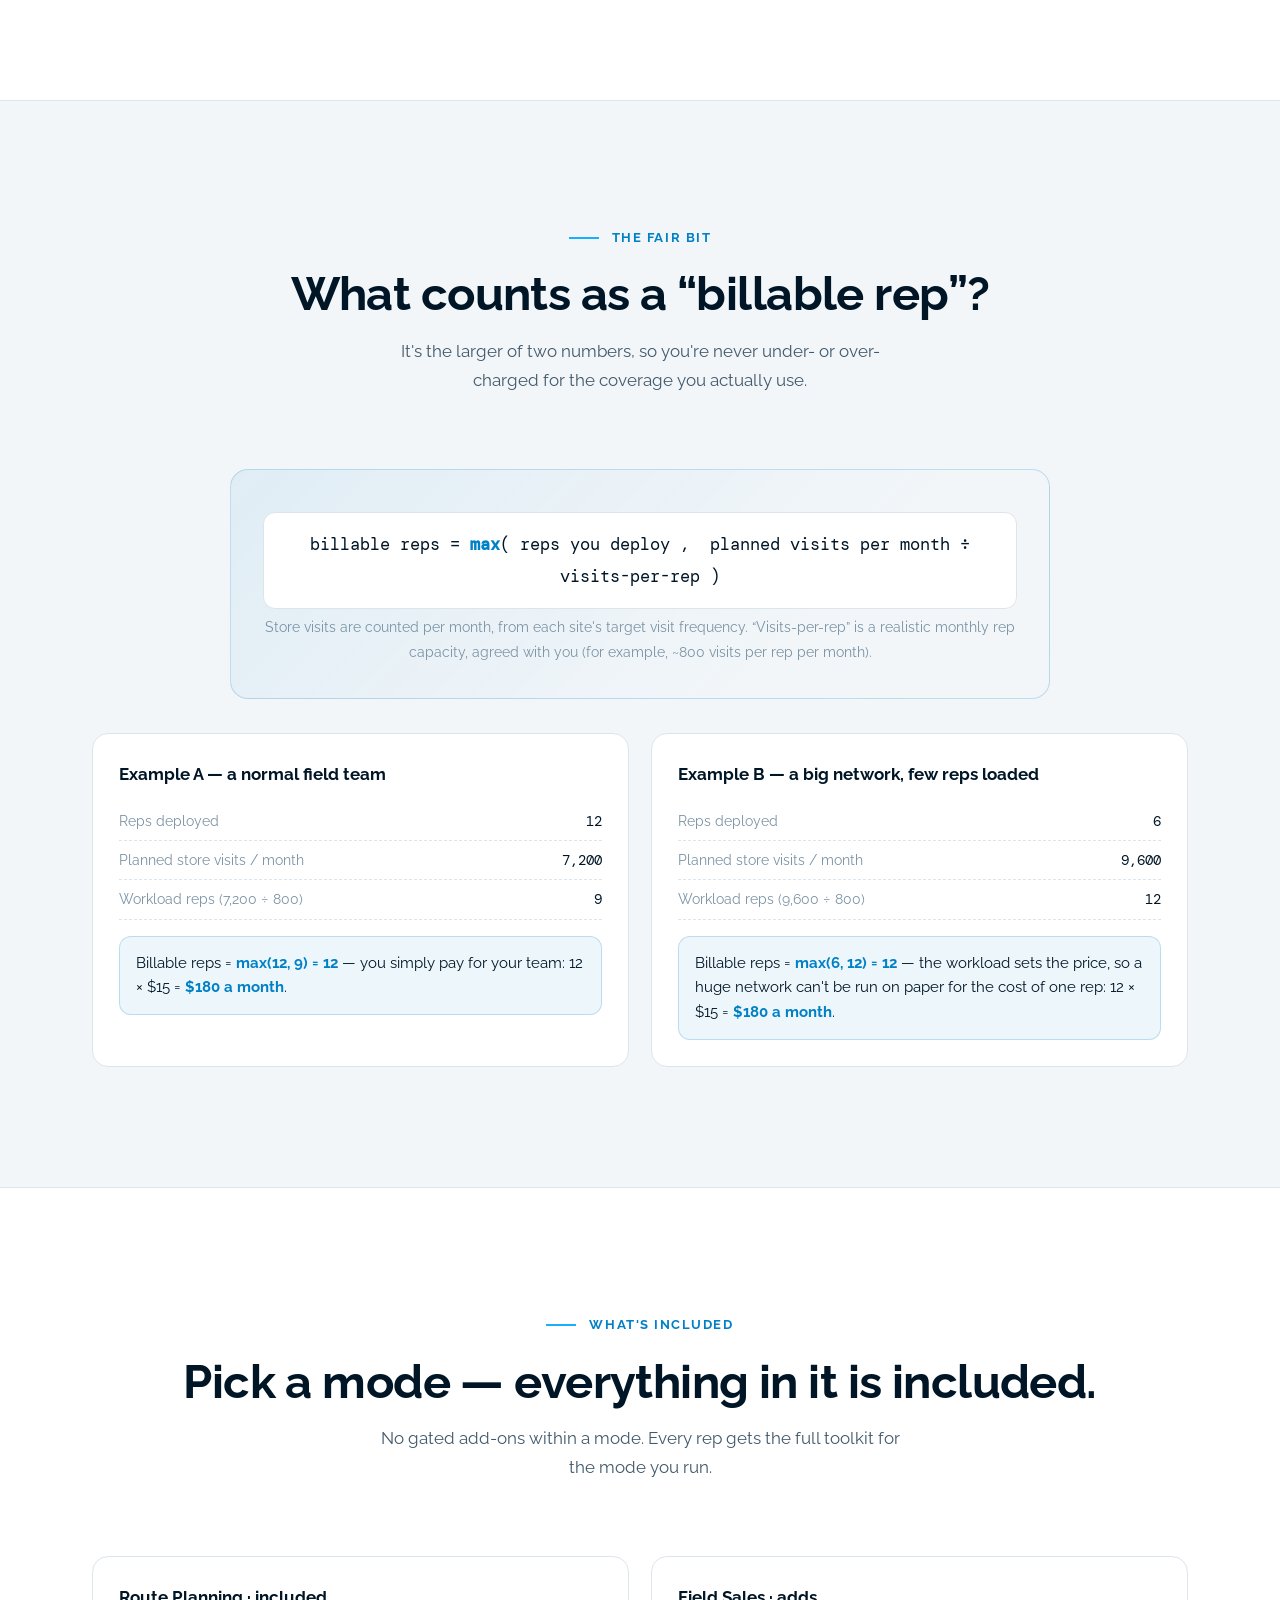
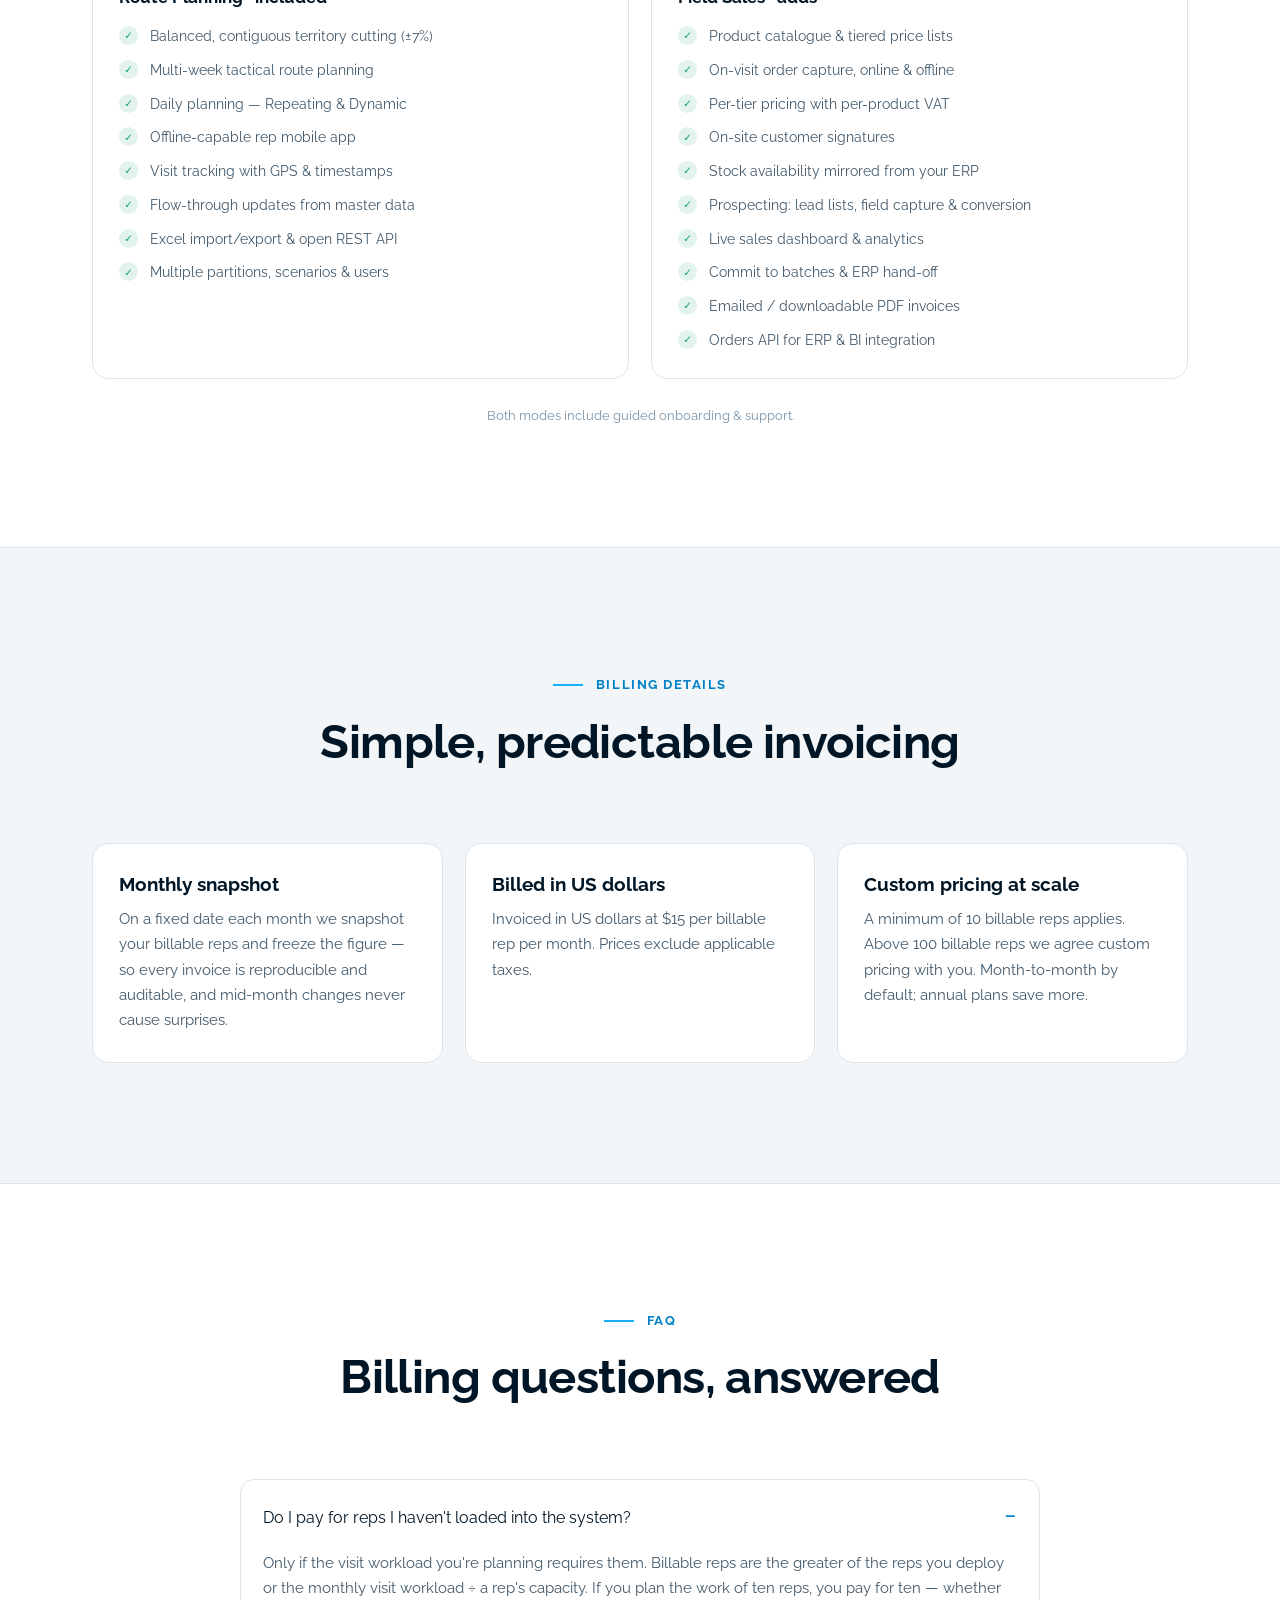
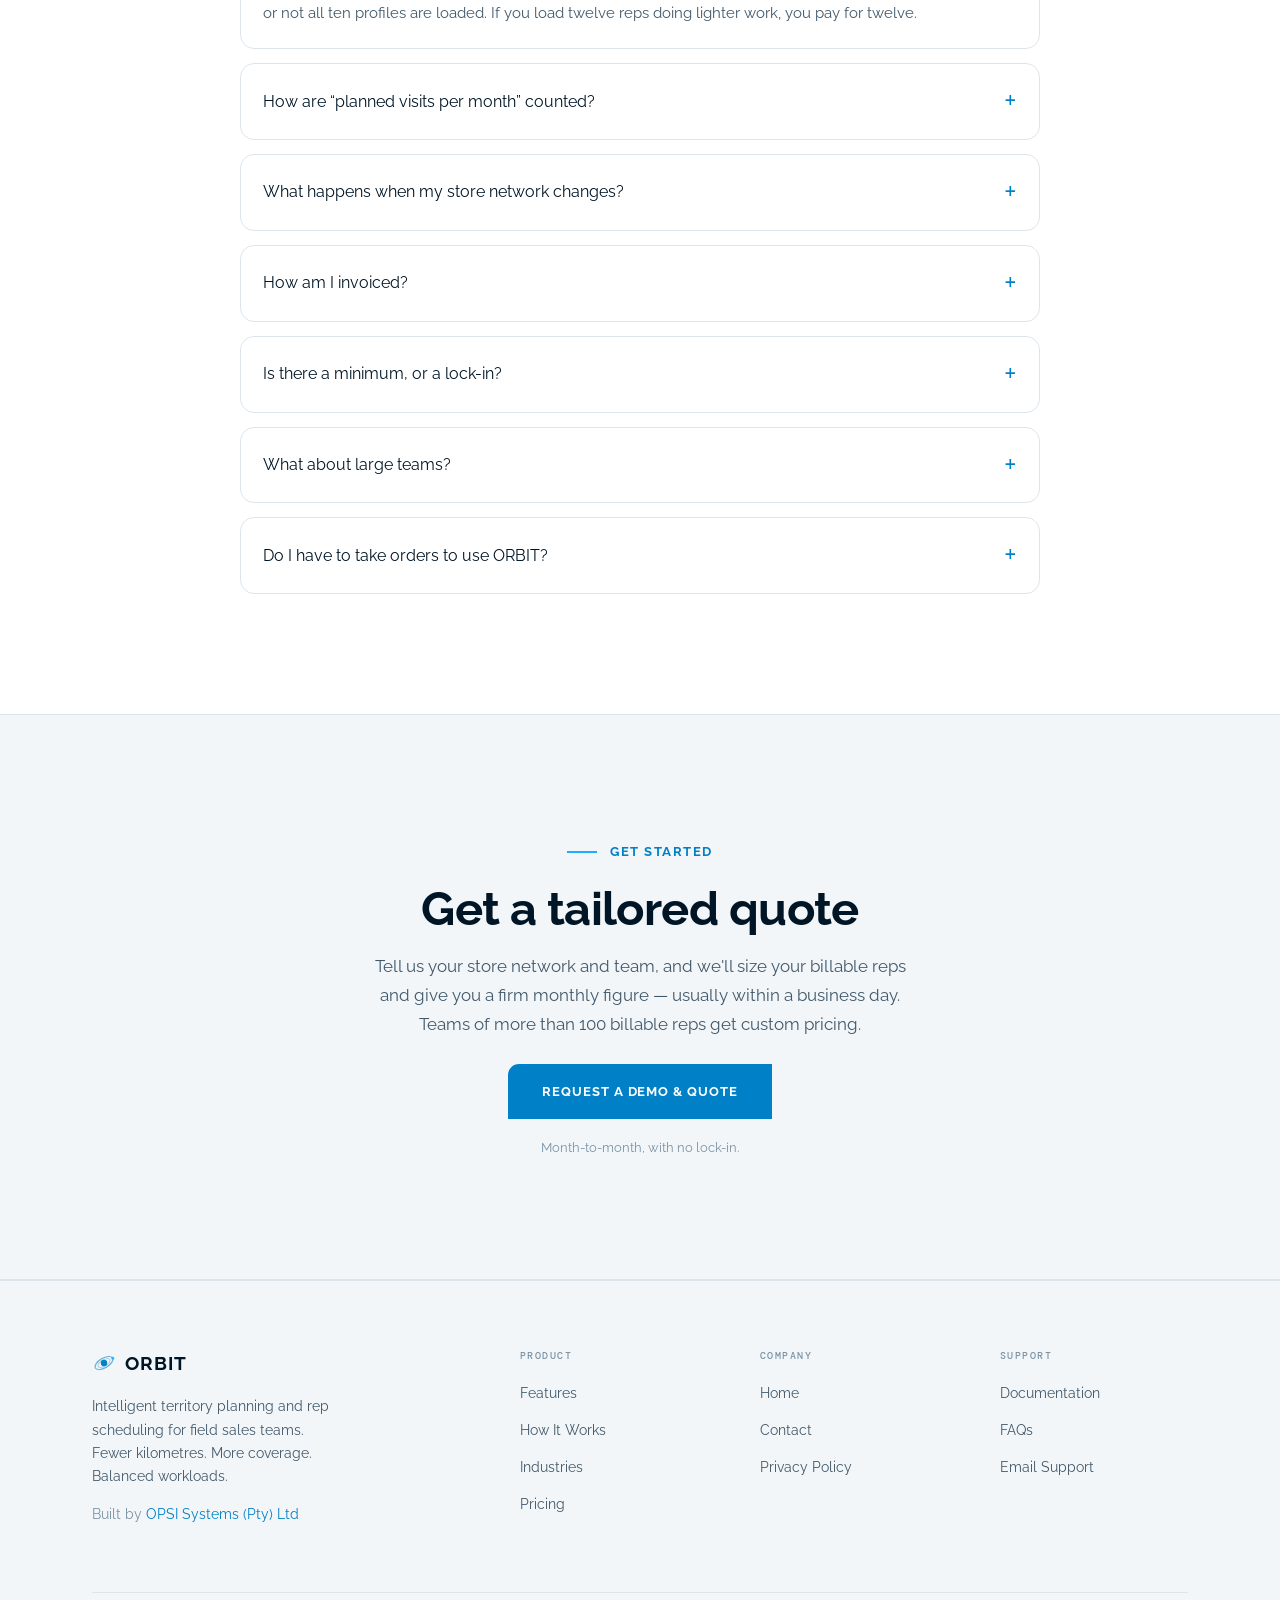
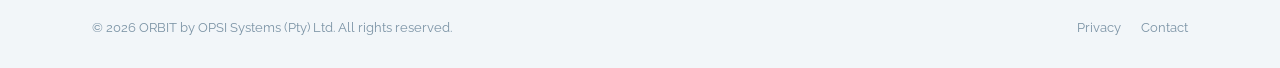
==== commit 6890c709: "Remove the EULA links from the site footers Co-Authored-By: Claude Opus 5.5 (1M context) <noreply@an" ====
--- a/billing.html
+++ b/billing.html
@@ -328,7 +328,6 @@
           <li><a href="index.html">Home</a></li>
           <li><a href="index.html#demo">Contact</a></li>
           <li><a href="privacy.html">Privacy Policy</a></li>
-          <li><a href="eula.html">License Agreement</a></li>
         </ul>
       </div>
       <div class="ft-col">
@@ -344,7 +343,6 @@
       <span>© 2026 ORBIT by OPSI Systems (Pty) Ltd. All rights reserved.</span>
       <div class="ft-legal">
         <a href="privacy.html">Privacy</a>
-        <a href="eula.html">EULA</a>
         <a href="index.html#demo">Contact</a>
       </div>
     </div>
